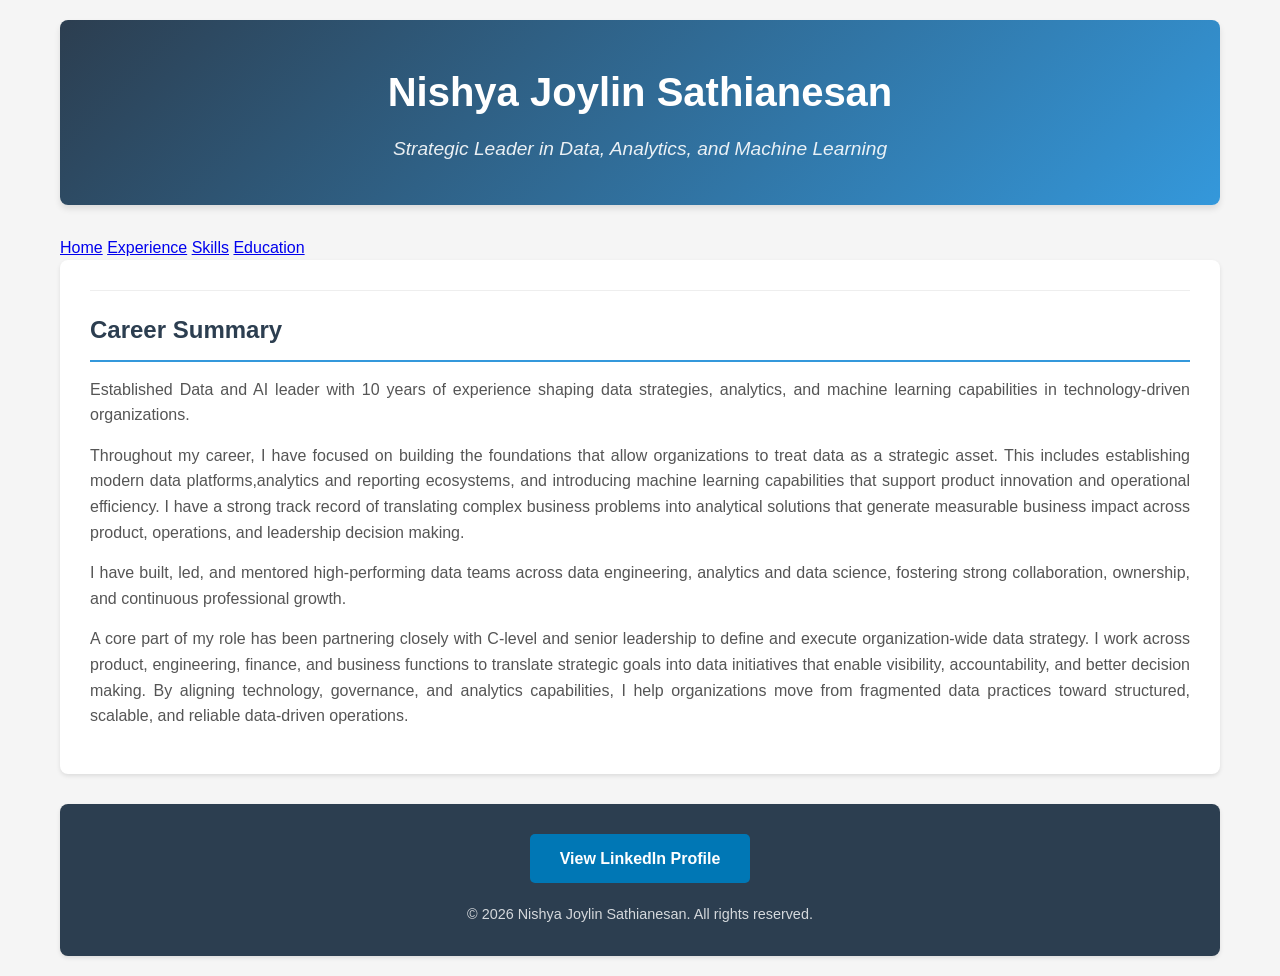
==== index.html @ 6669ed06 "Update home page content Co-Authored-By: Claude Opus 4.5 <noreply@anthropic.com>" ====
<!DOCTYPE html>
<html lang="en">
<head>
    <meta charset="UTF-8">
    <meta name="viewport" content="width=device-width, initial-scale=1.0">
    <meta name="description" content="Professional resume of [Your Name]">
    <title>Nishya Joylin Sathianesan</title>
    <link rel="stylesheet" href="styles.css">
</head>
<body>
    <header>
        <h1>Nishya Joylin Sathianesan</h1>
        <p class="tagline">Strategic Leader in Data, Analytics, and Machine Learning</p>
    </header>

    <nav>
        <a href="index.html" class="active">Home</a>
        <a href="experience.html">Experience</a>
        <a href="skills.html">Skills</a>
        <a href="education.html">Education</a>
    </nav>

    <main>
        <section class="summary">
            <h2>Career Summary</h2>
            <p>
                Established Data and AI leader with 10 years of experience shaping data strategies, analytics, 
                and machine learning capabilities in technology-driven organizations.
            <p>
                Throughout my career, I have focused on building the foundations that allow organizations to treat data as a strategic asset. 
                This includes establishing modern data platforms,analytics and reporting ecosystems, 
                and introducing machine learning capabilities that support product innovation and operational efficiency. I have a strong track record of translating complex business 
                problems into analytical solutions that generate measurable business impact across product, operations, and leadership decision making.
            <p>
                I have built, led, and mentored high-performing data teams across data engineering, analytics and data science,
                 fostering strong collaboration, ownership, and continuous professional growth.
            </p>
                <p>
                A core part of my role has been partnering closely with C-level and senior leadership to define and 
                execute organization-wide data strategy. I work across product, engineering, finance, and 
                business functions to translate strategic goals into data initiatives that enable visibility, 
                accountability, and better decision making. By aligning technology, governance, and analytics capabilities, 
                I help organizations move from fragmented data practices toward structured, scalable, and reliable data-driven operations.
            </p>
            </p>
        </section>
    </main>

    <footer>
        <div class="linkedin-section">
            <a href="https://www.linkedin.com/in/nishyajoylin/"
               target="_blank"
               rel="noopener noreferrer"
               class="linkedin-button">
                View LinkedIn Profile
            </a>
        </div>
        <p class="copyright">&copy; 2026 Nishya Joylin Sathianesan. All rights reserved.</p>
    </footer>
</body>
</html>
---- styles.css ----
/* Reset and Base Styles */
* {
    margin: 0;
    padding: 0;
    box-sizing: border-box;
}

body {
    font-family: 'Segoe UI', Tahoma, Geneva, Verdana, sans-serif;
    line-height: 1.6;
    color: #333;
    background-color: #f5f5f5;
    max-width: 1200px;
    margin: 0 auto;
    padding: 20px;
}

/* Header Styles */
header {
    background: linear-gradient(135deg, #2c3e50, #3498db);
    color: white;
    text-align: center;
    padding: 40px 20px;
    border-radius: 8px;
    margin-bottom: 30px;
    box-shadow: 0 4px 6px rgba(0, 0, 0, 0.1);
}

header h1 {
    font-size: 2.5rem;
    margin-bottom: 10px;
    font-weight: 600;
}

header .tagline {
    font-size: 1.2rem;
    opacity: 0.9;
    font-style: italic;
}

/* Main Content */
main {
    background: white;
    padding: 30px;
    border-radius: 8px;
    box-shadow: 0 2px 4px rgba(0, 0, 0, 0.1);
    margin-bottom: 30px;
}

/* Tables Section */
.tables {
    display: grid;
    grid-template-columns: 1fr 1fr;
    gap: 30px;
    margin-bottom: 40px;
}

.table-container {
    overflow-x: auto;
}

.table-container h2 {
    color: #2c3e50;
    margin-bottom: 15px;
    padding-bottom: 10px;
    border-bottom: 2px solid #3498db;
}

table {
    width: 100%;
    border-collapse: collapse;
    font-size: 0.95rem;
}

thead {
    background-color: #2c3e50;
    color: white;
}

th, td {
    padding: 12px 15px;
    text-align: left;
    border: 1px solid #ddd;
}

th {
    font-weight: 600;
}

tbody tr:nth-child(even) {
    background-color: #f8f9fa;
}

tbody tr:hover {
    background-color: #e8f4fc;
}

/* Summary Section */
.summary {
    padding-top: 20px;
    border-top: 1px solid #eee;
}

.summary h2 {
    color: #2c3e50;
    margin-bottom: 15px;
    padding-bottom: 10px;
    border-bottom: 2px solid #3498db;
}

.summary p {
    margin-bottom: 15px;
    text-align: justify;
    color: #555;
}

/* Footer Styles */
footer {
    background: #2c3e50;
    color: white;
    text-align: center;
    padding: 30px 20px;
    border-radius: 8px;
    box-shadow: 0 2px 4px rgba(0, 0, 0, 0.1);
}

.linkedin-section {
    margin-bottom: 20px;
}

.linkedin-section h3 {
    margin-bottom: 15px;
    font-weight: 500;
}

.linkedin-button {
    display: inline-block;
    background-color: #0077b5;
    color: white;
    padding: 12px 30px;
    text-decoration: none;
    border-radius: 5px;
    font-weight: 600;
    transition: background-color 0.3s ease, transform 0.2s ease;
}

.linkedin-button:hover {
    background-color: #005885;
    transform: translateY(-2px);
}

.copyright {
    font-size: 0.9rem;
    opacity: 0.8;
    margin-top: 15px;
}

/* Responsive Design */
@media (max-width: 768px) {
    body {
        padding: 10px;
    }

    header {
        padding: 30px 15px;
    }

    header h1 {
        font-size: 1.8rem;
    }

    header .tagline {
        font-size: 1rem;
    }

    main {
        padding: 20px;
    }

    .tables {
        grid-template-columns: 1fr;
        gap: 20px;
    }

    th, td {
        padding: 10px;
        font-size: 0.9rem;
    }
}

@media (max-width: 480px) {
    header h1 {
        font-size: 1.5rem;
    }

    .table-container h2,
    .summary h2 {
        font-size: 1.2rem;
    }

    th, td {
        padding: 8px;
        font-size: 0.85rem;
    }
}
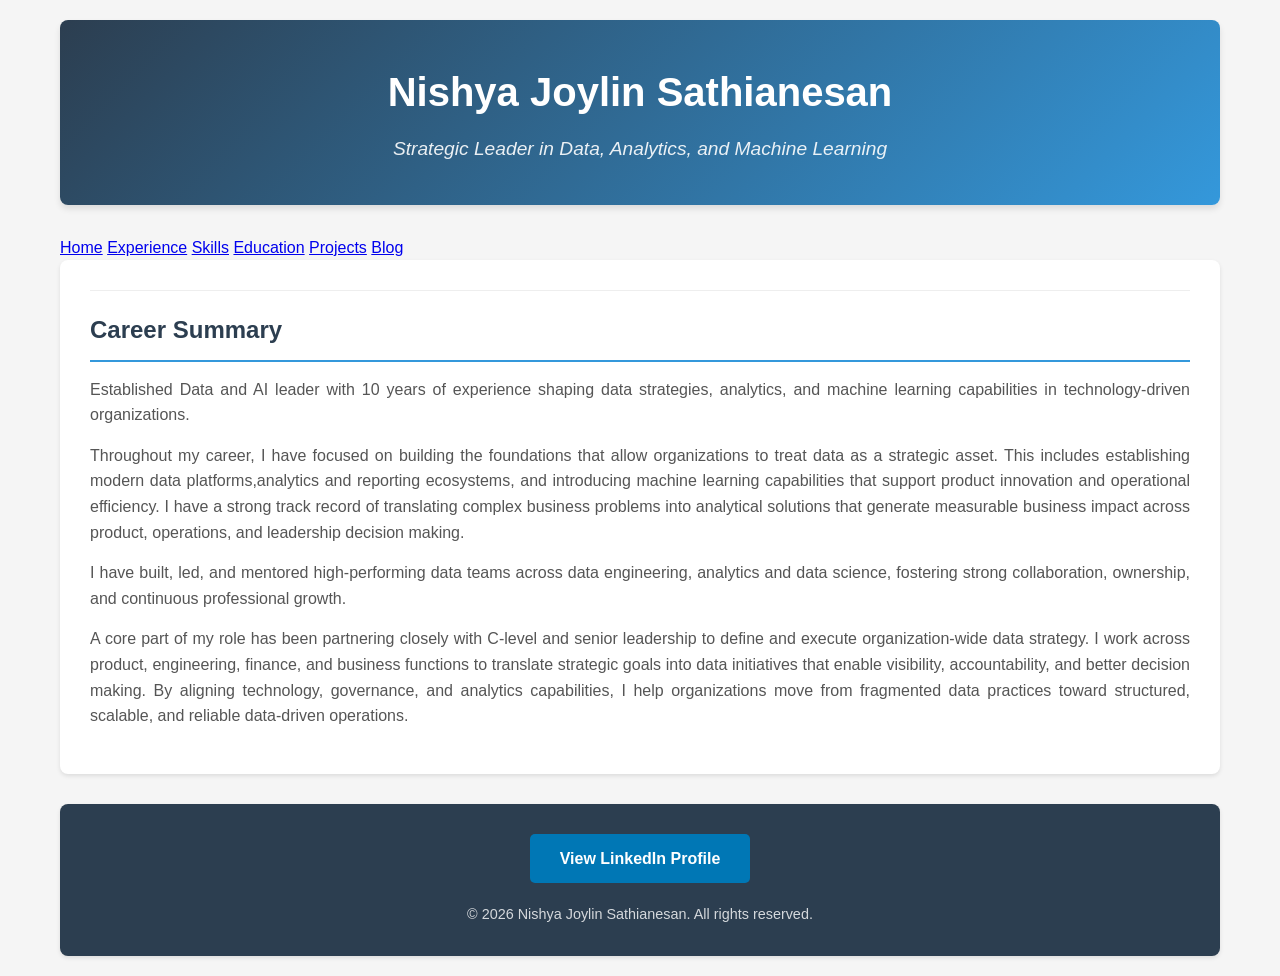
==== commit 6d908b57: "Add Projects and Blog pages, update nav across all pages - projects.html: project cards with toggle-" ====
--- a/index.html
+++ b/index.html
@@ -18,6 +18,8 @@
         <a href="experience.html">Experience</a>
         <a href="skills.html">Skills</a>
         <a href="education.html">Education</a>
+        <a href="projects.html">Projects</a>
+        <a href="blog.html">Blog</a>
     </nav>
 
     <main>
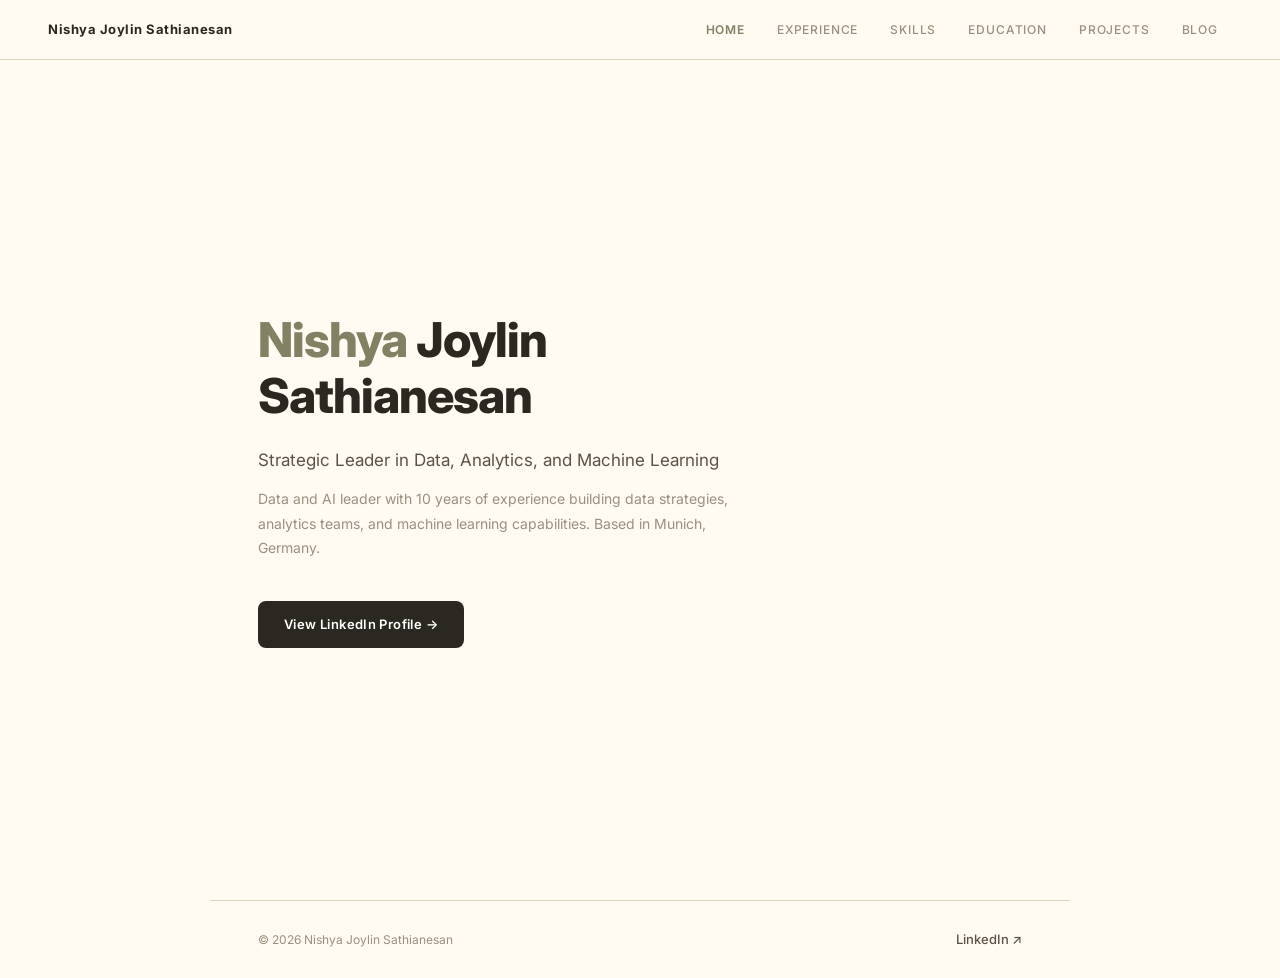
==== commit 350e4ee0: "Switch all pages to portfolio.css" ====
--- a/index.html
+++ b/index.html
@@ -1,63 +1,46 @@
 <!DOCTYPE html>
 <html lang="en">
 <head>
-    <meta charset="UTF-8">
-    <meta name="viewport" content="width=device-width, initial-scale=1.0">
-    <meta name="description" content="Professional resume of [Your Name]">
-    <title>Nishya Joylin Sathianesan</title>
-    <link rel="stylesheet" href="styles.css">
+  <meta charset="UTF-8">
+  <meta name="viewport" content="width=device-width, initial-scale=1.0">
+  <meta name="description" content="Nishya Joylin Sathianesan — Strategic Leader in Data, Analytics, and Machine Learning">
+  <title>Nishya Joylin Sathianesan</title>
+  <link rel="preconnect" href="https://fonts.googleapis.com">
+  <link rel="stylesheet" href="https://fonts.googleapis.com/css2?family=Inter:wght@400;500;600;700;800;900&display=swap">
+  <link rel="stylesheet" href="portfolio.css">
 </head>
 <body>
-    <header>
-        <h1>Nishya Joylin Sathianesan</h1>
-        <p class="tagline">Strategic Leader in Data, Analytics, and Machine Learning</p>
-    </header>
 
-    <nav>
-        <a href="index.html" class="active">Home</a>
-        <a href="experience.html">Experience</a>
-        <a href="skills.html">Skills</a>
-        <a href="education.html">Education</a>
-        <a href="projects.html">Projects</a>
-        <a href="blog.html">Blog</a>
+  <header class="site-header">
+    <a class="site-logo" href="index.html">Nishya Joylin Sathianesan</a>
+    <nav class="site-nav">
+      <a class="nav-link active" href="index.html">Home</a>
+      <a class="nav-link" href="experience.html">Experience</a>
+      <a class="nav-link" href="skills.html">Skills</a>
+      <a class="nav-link" href="education.html">Education</a>
+      <a class="nav-link" href="projects.html">Projects</a>
+      <a class="nav-link" href="blog.html">Blog</a>
     </nav>
+  </header>
 
-    <main>
-        <section class="summary">
-            <h2>Career Summary</h2>
-            <p>
-                Established Data and AI leader with 10 years of experience shaping data strategies, analytics, 
-                and machine learning capabilities in technology-driven organizations.
-            <p>
-                Throughout my career, I have focused on building the foundations that allow organizations to treat data as a strategic asset. 
-                This includes establishing modern data platforms,analytics and reporting ecosystems, 
-                and introducing machine learning capabilities that support product innovation and operational efficiency. I have a strong track record of translating complex business 
-                problems into analytical solutions that generate measurable business impact across product, operations, and leadership decision making.
-            <p>
-                I have built, led, and mentored high-performing data teams across data engineering, analytics and data science,
-                 fostering strong collaboration, ownership, and continuous professional growth.
-            </p>
-                <p>
-                A core part of my role has been partnering closely with C-level and senior leadership to define and 
-                execute organization-wide data strategy. I work across product, engineering, finance, and 
-                business functions to translate strategic goals into data initiatives that enable visibility, 
-                accountability, and better decision making. By aligning technology, governance, and analytics capabilities, 
-                I help organizations move from fragmented data practices toward structured, scalable, and reliable data-driven operations.
-            </p>
-            </p>
-        </section>
-    </main>
+  <section class="hero">
+    <div>
+      <h1 class="hero-name"><span class="accent">Nishya</span> Joylin<br>Sathianesan</h1>
+      <p class="hero-tagline">Strategic Leader in Data, Analytics, and Machine Learning</p>
+      <p class="hero-bio">
+        Data and AI leader with 10 years of experience building data strategies,
+        analytics teams, and machine learning capabilities. Based in Munich, Germany.
+      </p>
+      <a href="https://www.linkedin.com/in/nishyajoylin/" target="_blank" rel="noopener noreferrer" class="hero-cta">
+        View LinkedIn Profile →
+      </a>
+    </div>
+  </section>
 
-    <footer>
-        <div class="linkedin-section">
-            <a href="https://www.linkedin.com/in/nishyajoylin/"
-               target="_blank"
-               rel="noopener noreferrer"
-               class="linkedin-button">
-                View LinkedIn Profile
-            </a>
-        </div>
-        <p class="copyright">&copy; 2026 Nishya Joylin Sathianesan. All rights reserved.</p>
-    </footer>
+  <footer class="site-footer">
+    <p class="footer-copy">&copy; 2026 Nishya Joylin Sathianesan</p>
+    <a href="https://www.linkedin.com/in/nishyajoylin/" target="_blank" rel="noopener noreferrer" class="footer-linkedin">LinkedIn ↗</a>
+  </footer>
+
 </body>
 </html>
--- a/portfolio.css
+++ b/portfolio.css
@@ -0,0 +1,400 @@
+/* Personal portfolio — light theme, dusty rose accent */
+
+*, *::before, *::after { box-sizing: border-box; margin: 0; padding: 0; }
+
+:root {
+  --bg:         #FFFAF2;   /* coconut cream */
+  --surface:    #FFFFFF;
+  --border:     #DCD4C1;   /* oat latte */
+  --text-1:     #2A2820;   /* warm near-black */
+  --text-2:     #5A5448;   /* warm body */
+  --text-3:     #9A9080;   /* muted warm grey */
+  --accent:     #818263;   /* savory sage */
+  --accent-bg:  rgba(129,130,99,0.10);
+  --peach:      #EFD7CF;   /* peach protein — used for badge bg */
+  --radius:     12px;
+  --shadow:     0 1px 3px rgba(0,0,0,0.05), 0 4px 16px rgba(0,0,0,0.04);
+}
+
+body {
+  font-family: 'Inter', -apple-system, BlinkMacSystemFont, sans-serif;
+  background: var(--bg);
+  color: var(--text-1);
+  line-height: 1.6;
+  -webkit-font-smoothing: antialiased;
+}
+
+/* ── Sticky header ── */
+.site-header {
+  position: sticky;
+  top: 0;
+  z-index: 100;
+  height: 60px;
+  display: flex;
+  align-items: center;
+  padding: 0 48px;
+  background: rgba(255,250,242,0.92);
+  backdrop-filter: blur(12px);
+  -webkit-backdrop-filter: blur(12px);
+  border-bottom: 1px solid var(--border);
+}
+
+.site-logo {
+  font-size: 13px;
+  font-weight: 700;
+  letter-spacing: 0.04em;
+  color: var(--text-1);
+  text-decoration: none;
+  margin-right: auto;
+}
+
+.site-nav {
+  display: flex;
+  gap: 4px;
+}
+
+.nav-link {
+  font-size: 12px;
+  font-weight: 500;
+  letter-spacing: 0.07em;
+  text-transform: uppercase;
+  color: var(--text-3);
+  text-decoration: none;
+  padding: 6px 14px;
+  border-radius: 6px;
+  transition: color 0.15s;
+}
+
+.nav-link:hover { color: var(--text-1); }
+.nav-link.active { color: var(--accent); font-weight: 600; letter-spacing: 0.07em; }
+
+/* ── Hero (homepage) ── */
+.hero {
+  min-height: calc(100vh - 60px);
+  display: flex;
+  align-items: center;
+  padding: 80px 48px;
+  max-width: 860px;
+  margin: 0 auto;
+}
+
+.hero-label {
+  display: flex;
+  align-items: center;
+  gap: 14px;
+  font-size: 11px;
+  font-weight: 600;
+  letter-spacing: 0.14em;
+  text-transform: uppercase;
+  color: var(--text-3);
+  margin-bottom: 28px;
+}
+
+.hero-label::before {
+  content: '';
+  width: 32px;
+  height: 1px;
+  background: var(--text-3);
+  flex-shrink: 0;
+}
+
+.hero-name {
+  font-size: clamp(32px, 4vw, 48px);
+  font-weight: 800;
+  line-height: 1.15;
+  letter-spacing: -0.02em;
+  color: var(--text-1);
+  margin-bottom: 24px;
+}
+
+.hero-name .accent { color: var(--accent); }
+
+.hero-tagline {
+  font-size: 17px;
+  color: var(--text-2);
+  font-weight: 400;
+  line-height: 1.55;
+  margin-bottom: 14px;
+}
+
+.hero-bio {
+  font-size: 14px;
+  color: var(--text-3);
+  line-height: 1.75;
+  margin-bottom: 40px;
+  max-width: 480px;
+}
+
+.hero-cta {
+  display: inline-flex;
+  align-items: center;
+  gap: 8px;
+  background: var(--text-1);
+  color: #fff;
+  text-decoration: none;
+  font-size: 13px;
+  font-weight: 600;
+  letter-spacing: 0.03em;
+  padding: 13px 26px;
+  border-radius: 8px;
+  transition: background 0.15s;
+}
+
+.hero-cta:hover { background: var(--accent); }
+
+/* ── Page layout (non-home) ── */
+.page-wrap {
+  max-width: 860px;
+  margin: 0 auto;
+  padding: 60px 48px 80px;
+}
+
+.page-title {
+  font-size: 30px;
+  font-weight: 800;
+  letter-spacing: -0.02em;
+  color: var(--text-1);
+  margin-bottom: 6px;
+}
+
+.page-subtitle {
+  font-size: 14px;
+  color: var(--text-3);
+  margin-bottom: 36px;
+}
+
+/* ── Cards ── */
+.card {
+  background: var(--surface);
+  border: 1px solid var(--border);
+  border-radius: var(--radius);
+  padding: 28px;
+  box-shadow: var(--shadow);
+  margin-bottom: 14px;
+}
+
+.card:last-child { margin-bottom: 0; }
+
+.card-title {
+  font-size: 11px;
+  font-weight: 700;
+  letter-spacing: 0.09em;
+  text-transform: uppercase;
+  color: var(--text-3);
+  margin-bottom: 16px;
+}
+
+/* ── Experience ── */
+.exp-header {
+  display: flex;
+  justify-content: space-between;
+  align-items: flex-start;
+  gap: 16px;
+  margin-bottom: 16px;
+}
+
+.exp-company {
+  font-size: 17px;
+  font-weight: 700;
+  color: var(--text-1);
+  margin-bottom: 3px;
+}
+
+.exp-role {
+  font-size: 14px;
+  font-weight: 500;
+  color: var(--accent);
+  margin-bottom: 3px;
+}
+
+.exp-meta {
+  font-size: 13px;
+  color: var(--text-3);
+}
+
+.badge-current {
+  flex-shrink: 0;
+  font-size: 11px;
+  font-weight: 600;
+  letter-spacing: 0.06em;
+  text-transform: uppercase;
+  color: var(--accent);
+  background: var(--accent-bg);
+  border: 1px solid rgba(129,130,99,0.2);
+  padding: 3px 10px;
+  border-radius: 20px;
+}
+
+.exp-body p {
+  font-size: 14px;
+  color: var(--text-2);
+  line-height: 1.75;
+  margin-bottom: 12px;
+}
+
+.exp-body p:last-child { margin-bottom: 0; }
+
+/* ── Skills grid ── */
+.skills-grid {
+  display: grid;
+  grid-template-columns: 1fr 1fr;
+  gap: 14px;
+  margin-bottom: 14px;
+}
+
+.skill-row {
+  padding: 10px 0;
+  border-bottom: 1px solid var(--border);
+  color: var(--text-2);
+  font-size: 14px;
+}
+
+.skill-row:last-child { border-bottom: none; }
+
+/* ── Table ── */
+.simple-table {
+  width: 100%;
+  border-collapse: collapse;
+  font-size: 14px;
+}
+
+.simple-table th {
+  text-align: left;
+  font-size: 11px;
+  font-weight: 700;
+  letter-spacing: 0.08em;
+  text-transform: uppercase;
+  color: var(--text-3);
+  padding: 10px 16px;
+  border-bottom: 1px solid var(--border);
+  background: #F2E9D9;
+}
+
+.simple-table td {
+  padding: 12px 16px;
+  border-bottom: 1px solid var(--border);
+  color: var(--text-2);
+}
+
+.simple-table tr:last-child td { border-bottom: none; }
+.simple-table tbody tr:hover { background: #F2E9D9; }
+
+/* ── Blog ── */
+.post-date {
+  font-size: 11px;
+  font-weight: 600;
+  letter-spacing: 0.08em;
+  text-transform: uppercase;
+  color: var(--text-3);
+  margin-bottom: 10px;
+}
+
+.post-title {
+  font-size: 18px;
+  font-weight: 700;
+  color: var(--text-1);
+  margin-bottom: 16px;
+  line-height: 1.35;
+}
+
+.post-body p {
+  font-size: 14px;
+  color: var(--text-2);
+  line-height: 1.75;
+  margin-bottom: 12px;
+}
+
+.post-body p:last-child { margin-bottom: 0; }
+.post-body a { color: var(--accent); text-decoration: none; }
+.post-body a:hover { text-decoration: underline; }
+
+/* ── Tags ── */
+.tag-group {
+  display: flex;
+  flex-wrap: wrap;
+  gap: 8px;
+  margin-top: 16px;
+}
+
+.tag {
+  font-size: 12px;
+  font-weight: 500;
+  color: var(--text-2);
+  background: #F2E9D9;
+  border: 1px solid var(--border);
+  padding: 4px 12px;
+  border-radius: 20px;
+}
+
+/* ── Buttons ── */
+.btn {
+  display: inline-flex;
+  align-items: center;
+  gap: 6px;
+  font-size: 12px;
+  font-weight: 600;
+  letter-spacing: 0.02em;
+  padding: 7px 14px;
+  border-radius: 6px;
+  text-decoration: none;
+  border: 1px solid var(--border);
+  color: var(--text-1);
+  background: var(--surface);
+  cursor: pointer;
+  font-family: inherit;
+  transition: background 0.15s, border-color 0.15s;
+}
+
+.btn:hover { background: #F2E9D9; border-color: #C8C0AD; }
+
+/* ── Embed ── */
+.embed-wrap {
+  border-radius: 8px;
+  overflow: hidden;
+  border: 1px solid var(--border);
+  margin-top: 12px;
+}
+
+.embed-wrap iframe {
+  width: 100%;
+  height: 650px;
+  border: none;
+  display: block;
+}
+
+/* ── Footer ── */
+.site-footer {
+  max-width: 860px;
+  margin: 0 auto;
+  padding: 28px 48px;
+  border-top: 1px solid var(--border);
+  display: flex;
+  justify-content: space-between;
+  align-items: center;
+}
+
+.footer-copy { font-size: 12px; color: var(--text-3); }
+
+.footer-linkedin {
+  font-size: 13px;
+  font-weight: 500;
+  color: var(--text-2);
+  text-decoration: none;
+}
+
+.footer-linkedin:hover { color: var(--accent); }
+
+/* ── Responsive ── */
+@media (max-width: 768px) {
+  .site-header { padding: 0 20px; }
+  .hero { padding: 60px 20px; min-height: auto; padding-top: 80px; }
+  .page-wrap { padding: 40px 20px 60px; }
+  .skills-grid { grid-template-columns: 1fr; }
+  .site-footer { padding: 24px 20px; flex-direction: column; gap: 8px; text-align: center; }
+}
+
+@media (max-width: 480px) {
+  .hero-name { font-size: 36px; }
+  .nav-link { padding: 6px 10px; font-size: 11px; }
+  .embed-wrap iframe { height: 480px; }
+}
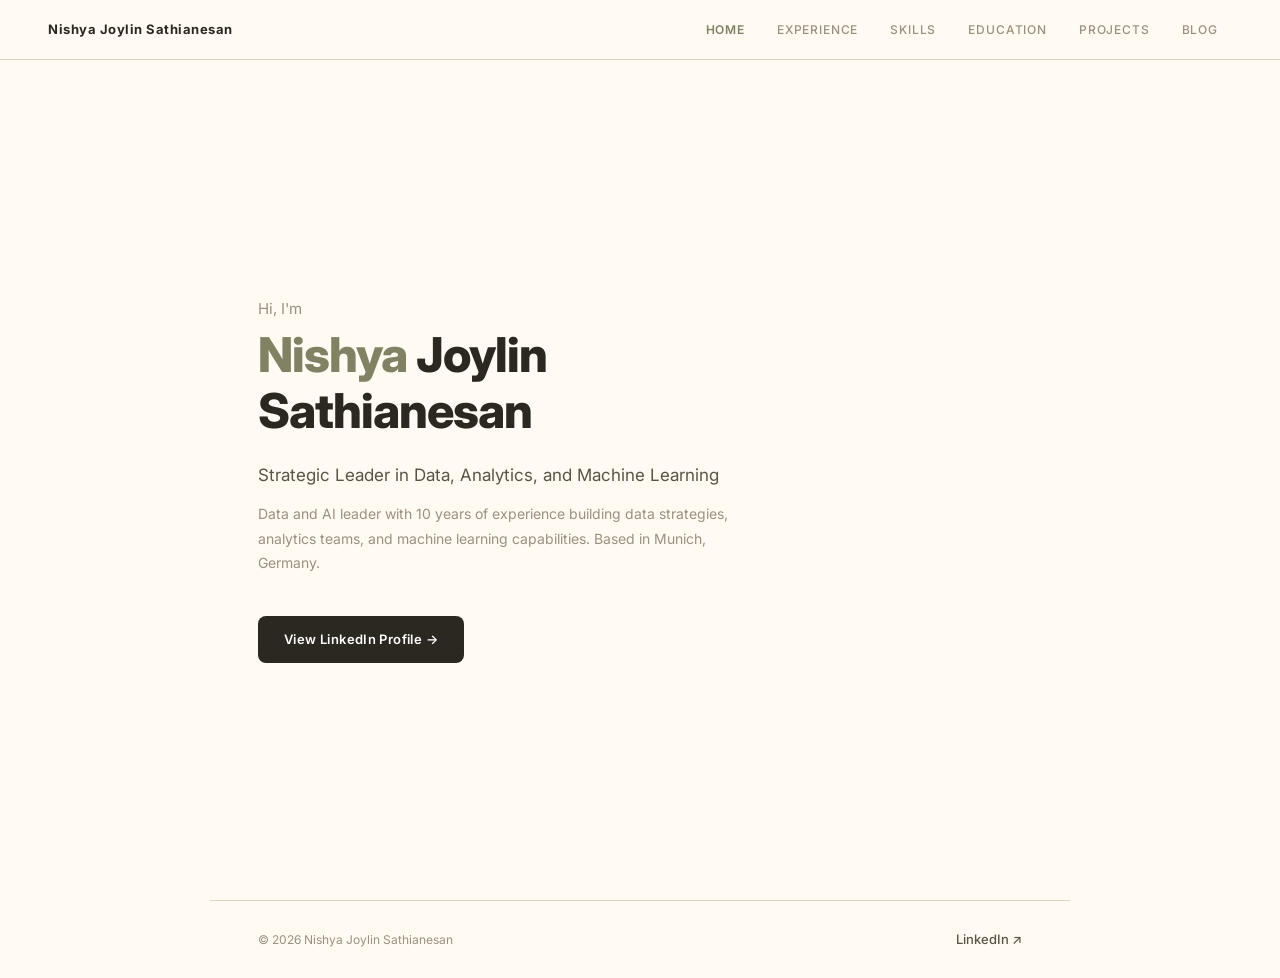
==== commit 207e00a0: "Add Hi I'm greeting; fix skills card alignment" ====
--- a/index.html
+++ b/index.html
@@ -25,6 +25,7 @@
 
   <section class="hero">
     <div>
+      <p class="hero-greeting">Hi, I'm</p>
       <h1 class="hero-name"><span class="accent">Nishya</span> Joylin<br>Sathianesan</h1>
       <p class="hero-tagline">Strategic Leader in Data, Analytics, and Machine Learning</p>
       <p class="hero-bio">
--- a/portfolio.css
+++ b/portfolio.css
@@ -69,6 +69,13 @@
 .nav-link.active { color: var(--accent); font-weight: 600; letter-spacing: 0.07em; }
 
 /* ── Hero (homepage) ── */
+.hero-greeting {
+  font-size: 15px;
+  color: var(--text-3);
+  font-weight: 400;
+  margin-bottom: 6px;
+}
+
 .hero {
   min-height: calc(100vh - 60px);
   display: flex;
@@ -240,6 +247,11 @@
   grid-template-columns: 1fr 1fr;
   gap: 14px;
   margin-bottom: 14px;
+  align-items: stretch;
+}
+
+.skills-grid .card {
+  margin-bottom: 0;
 }
 
 .skill-row {
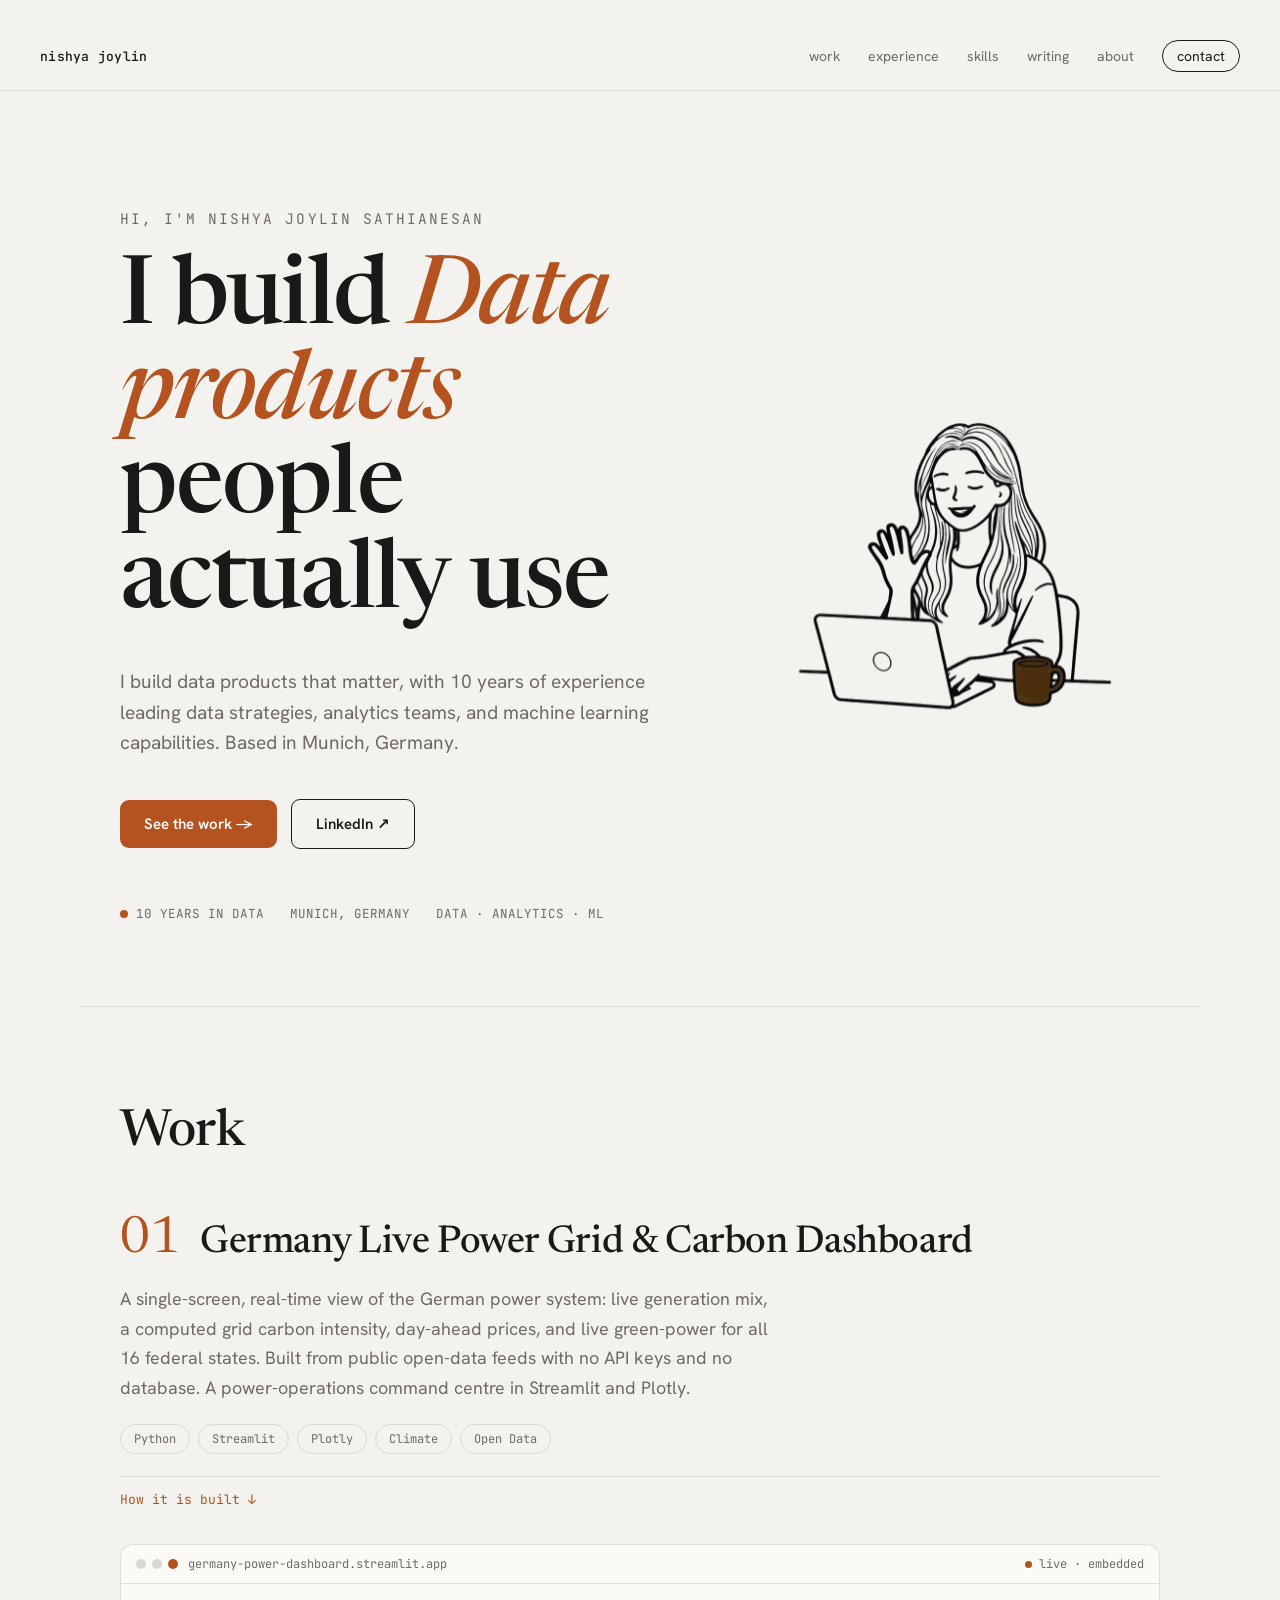
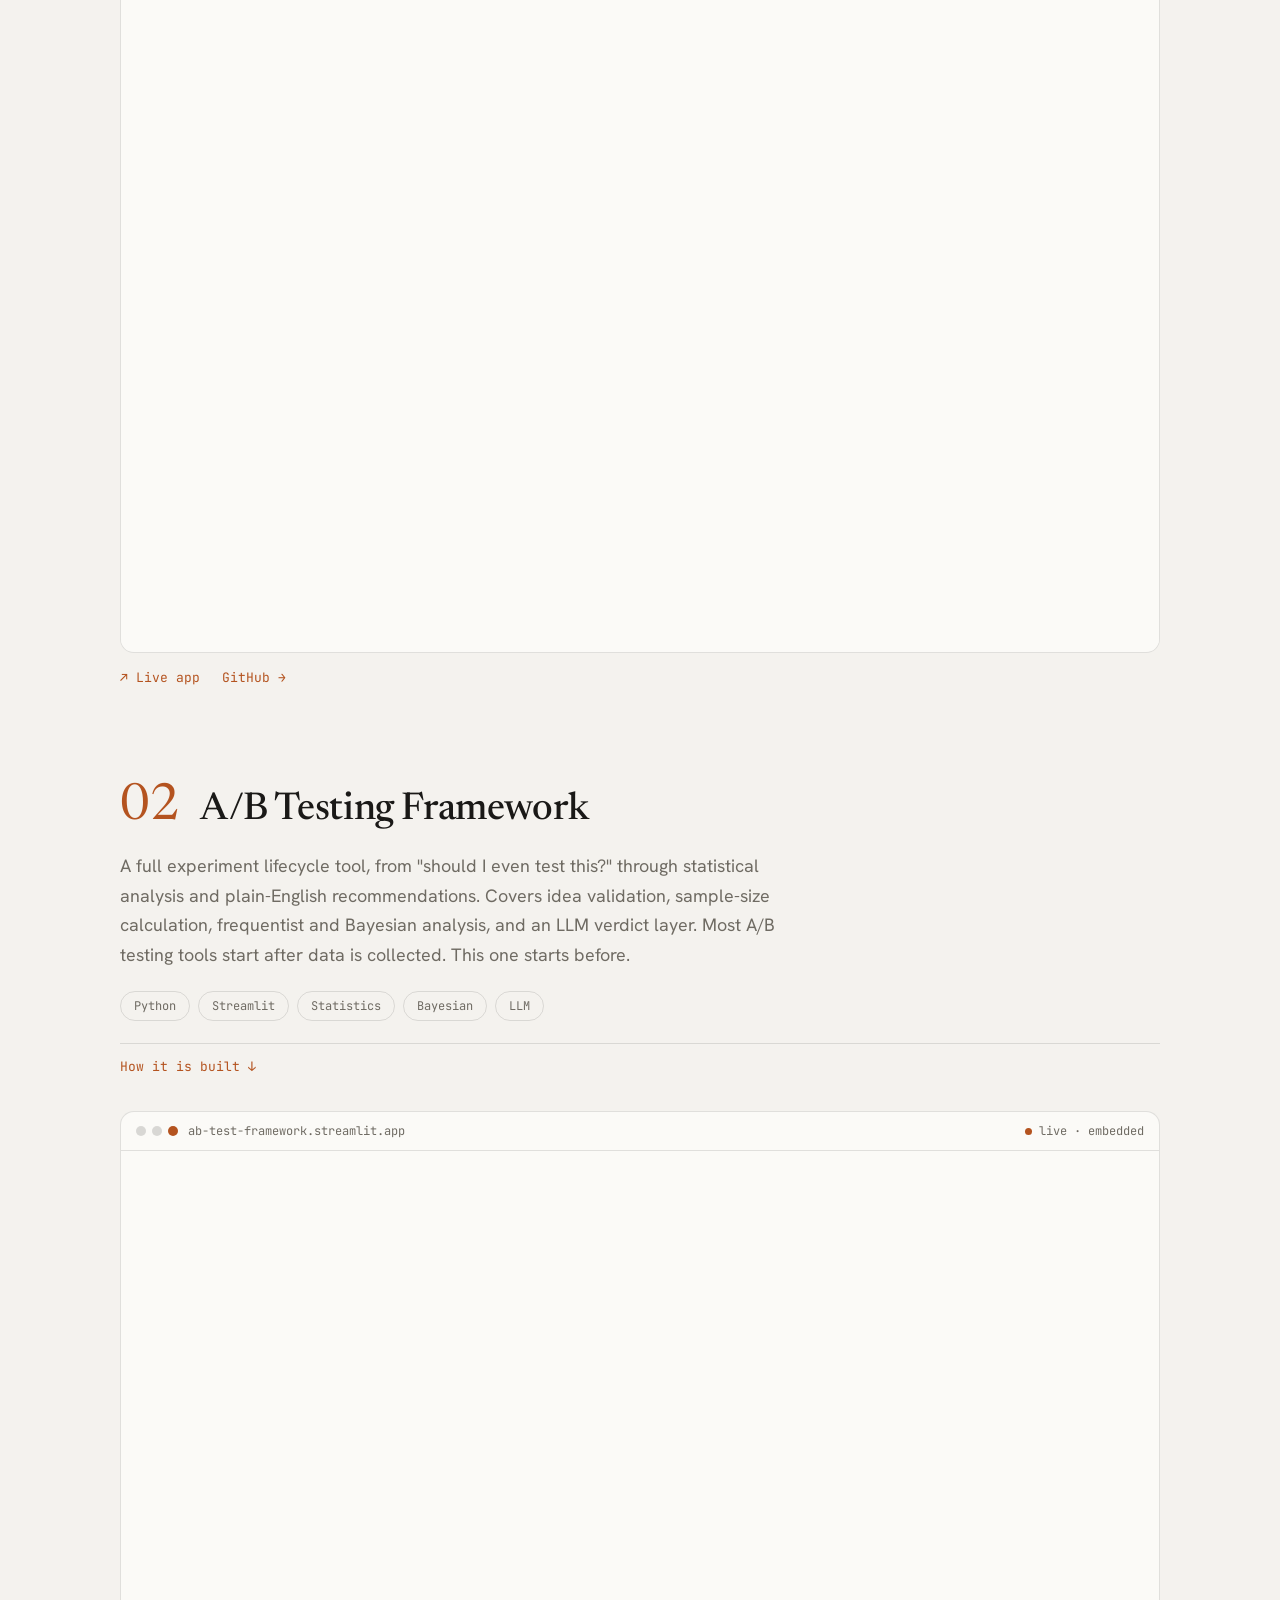
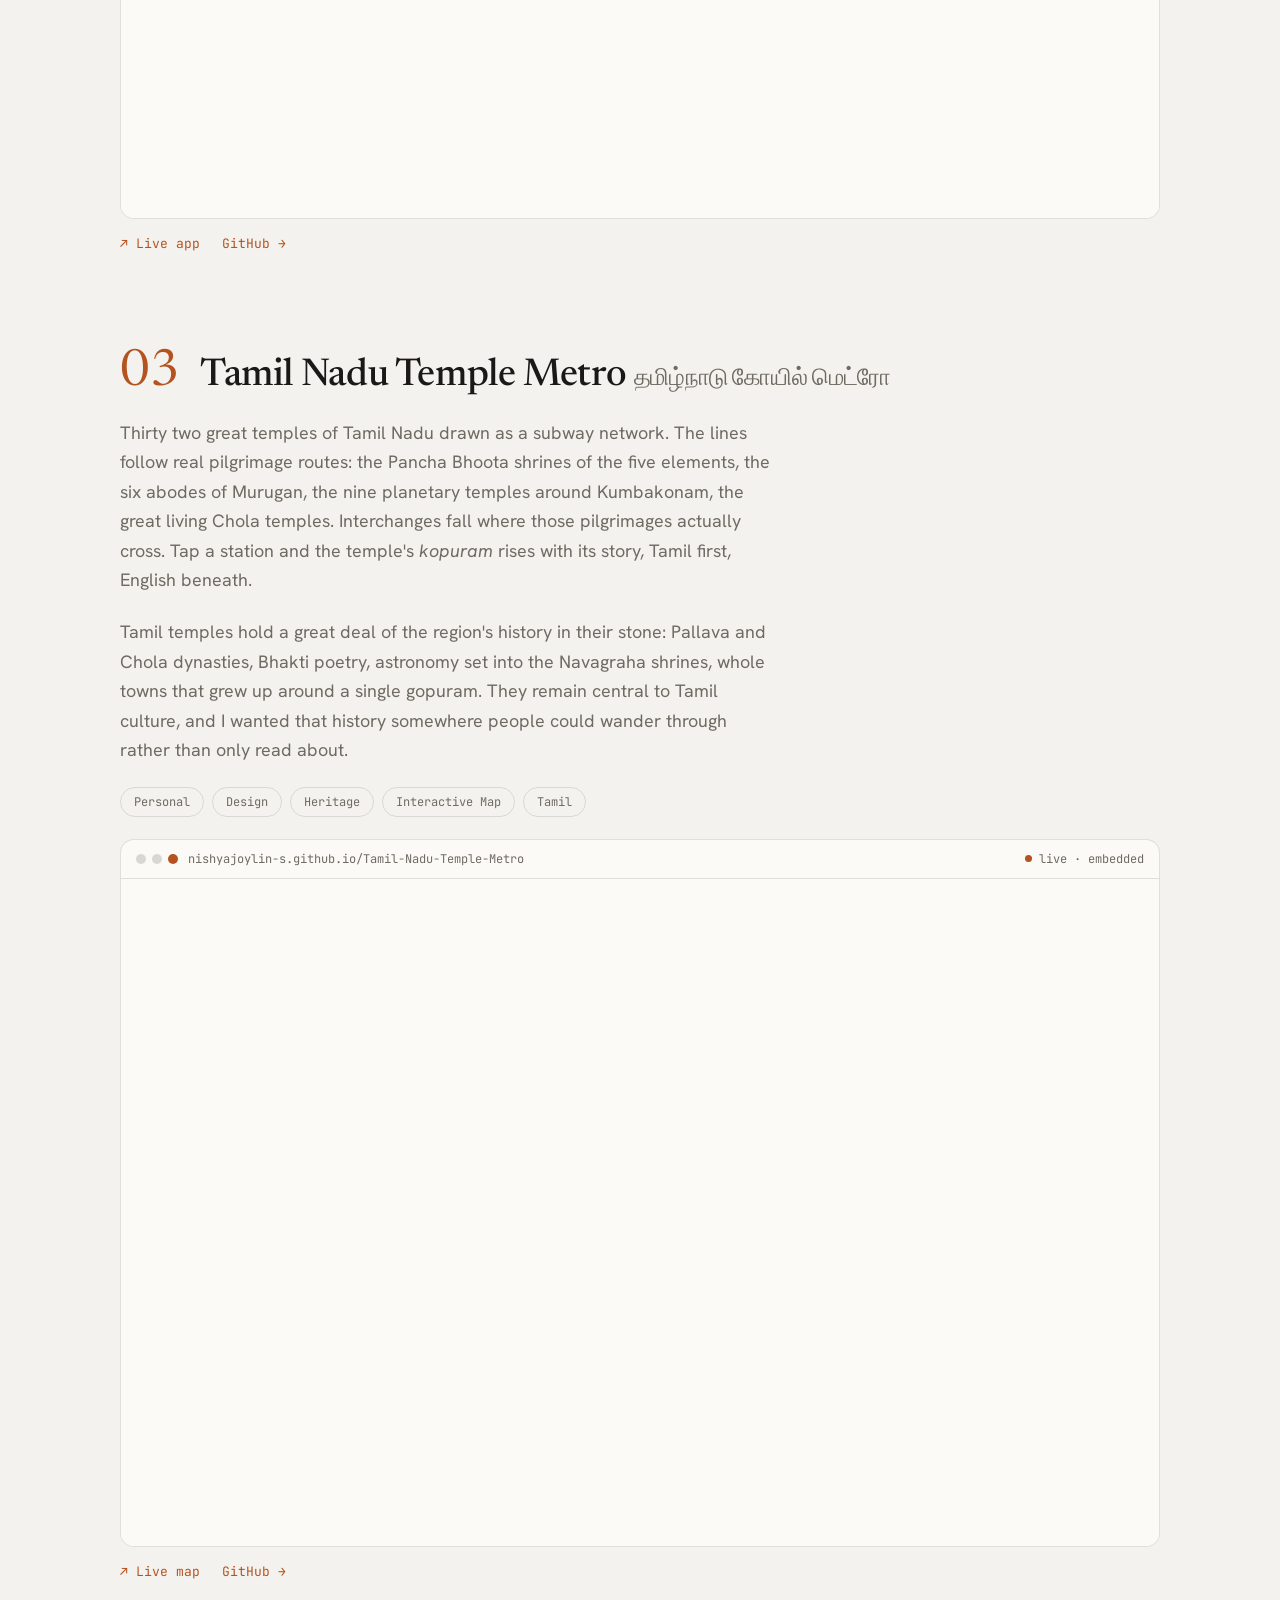
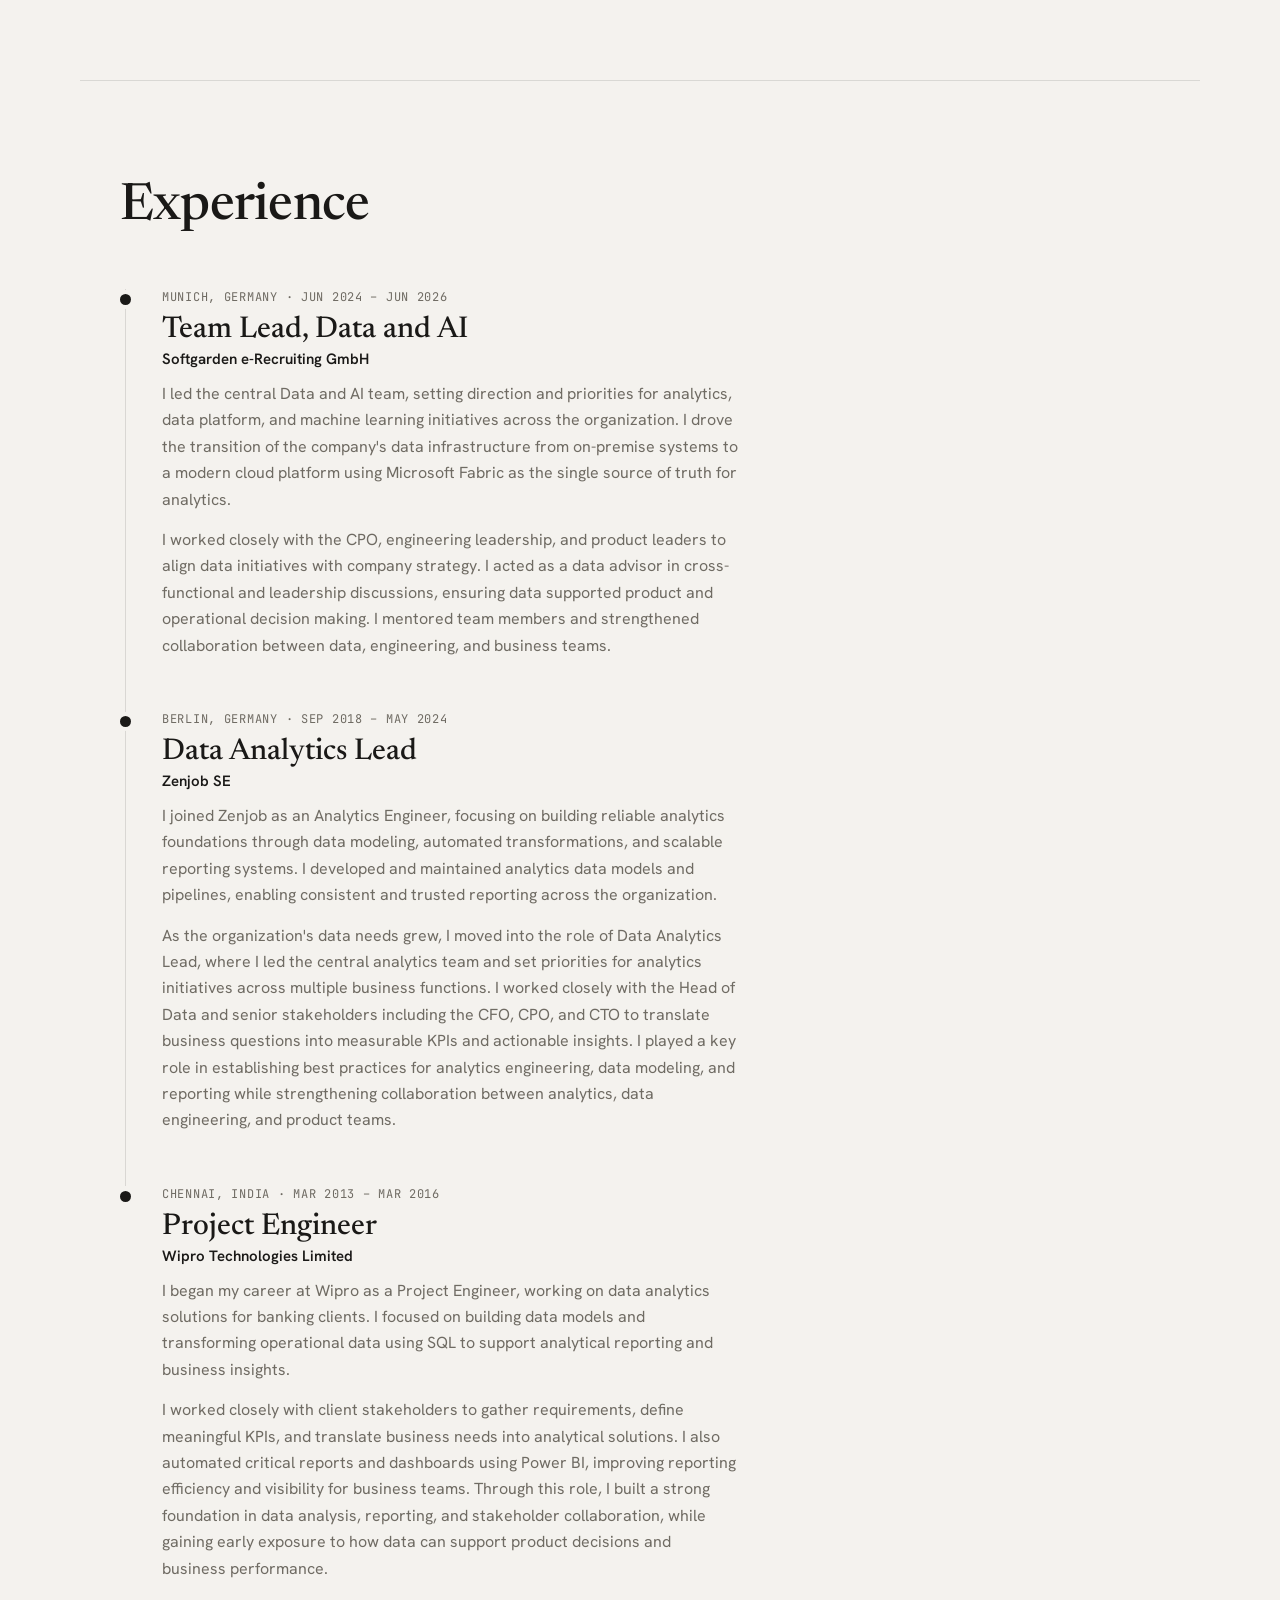
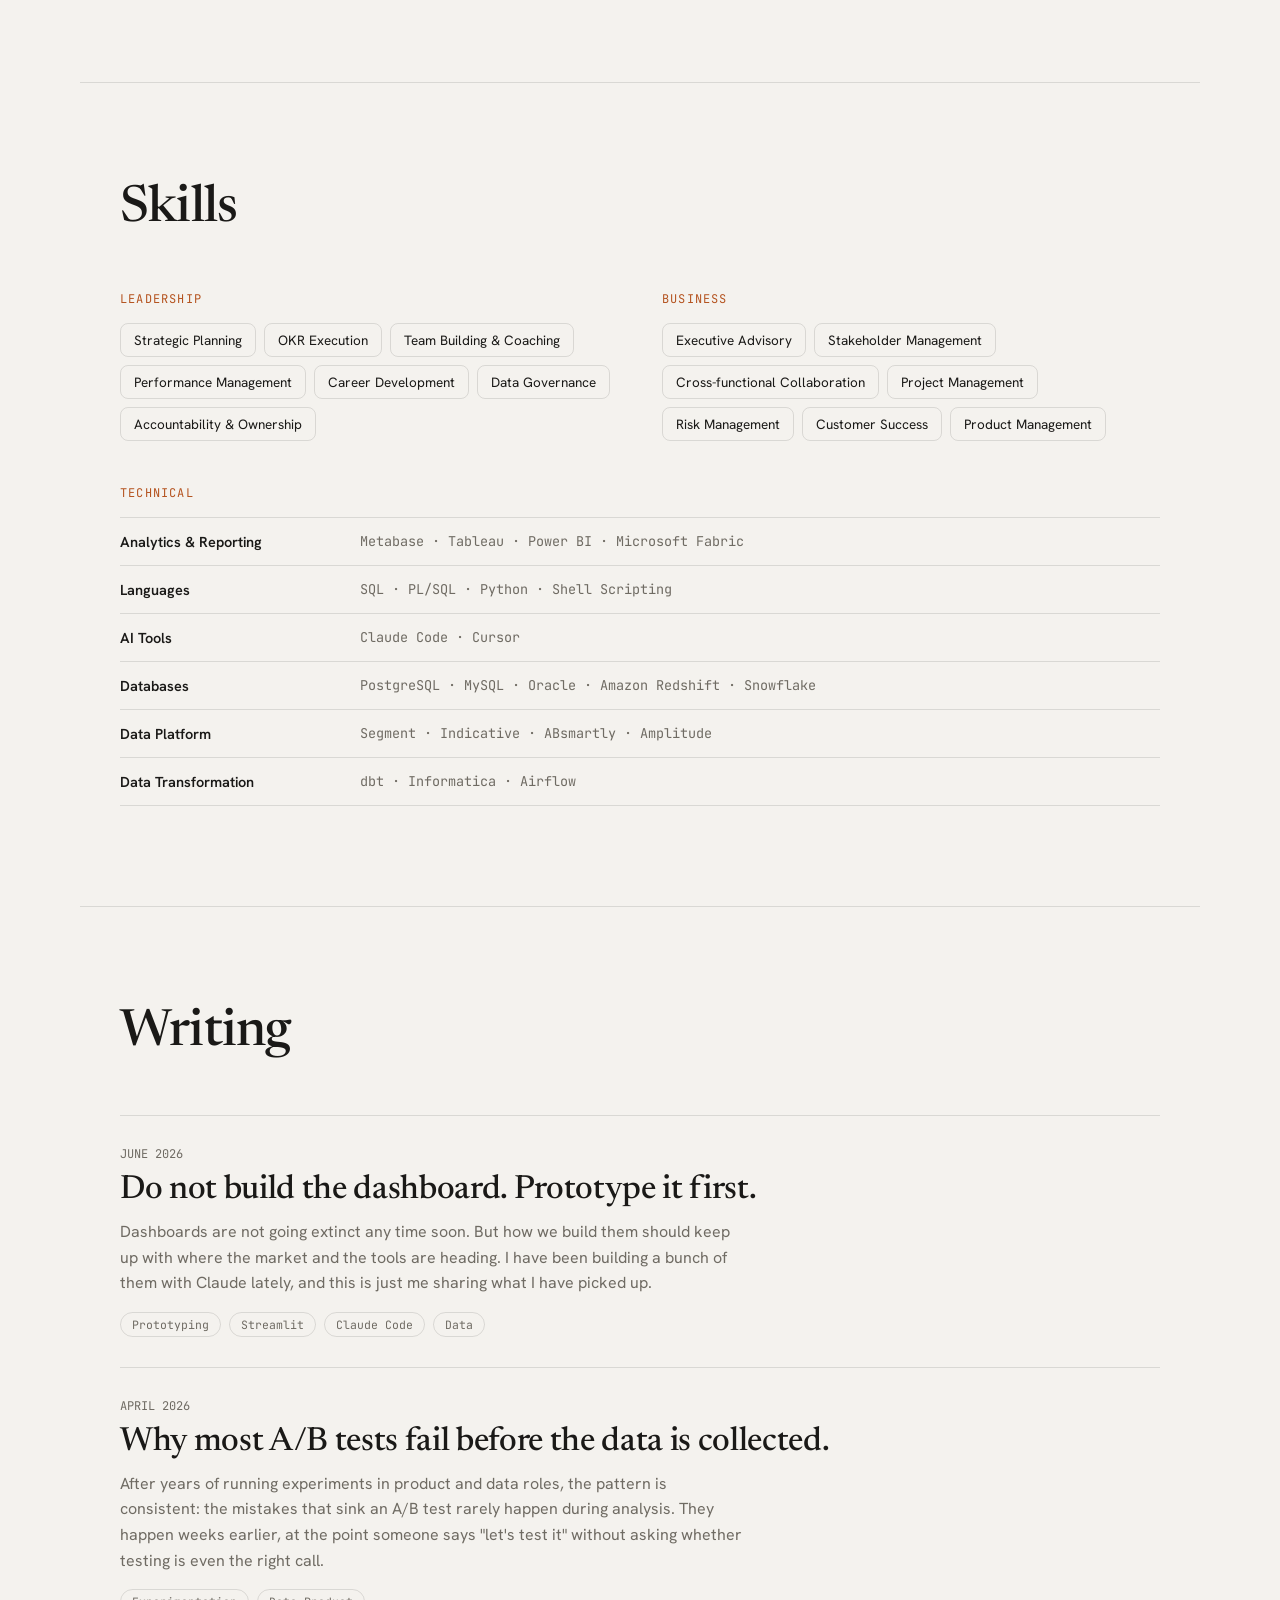
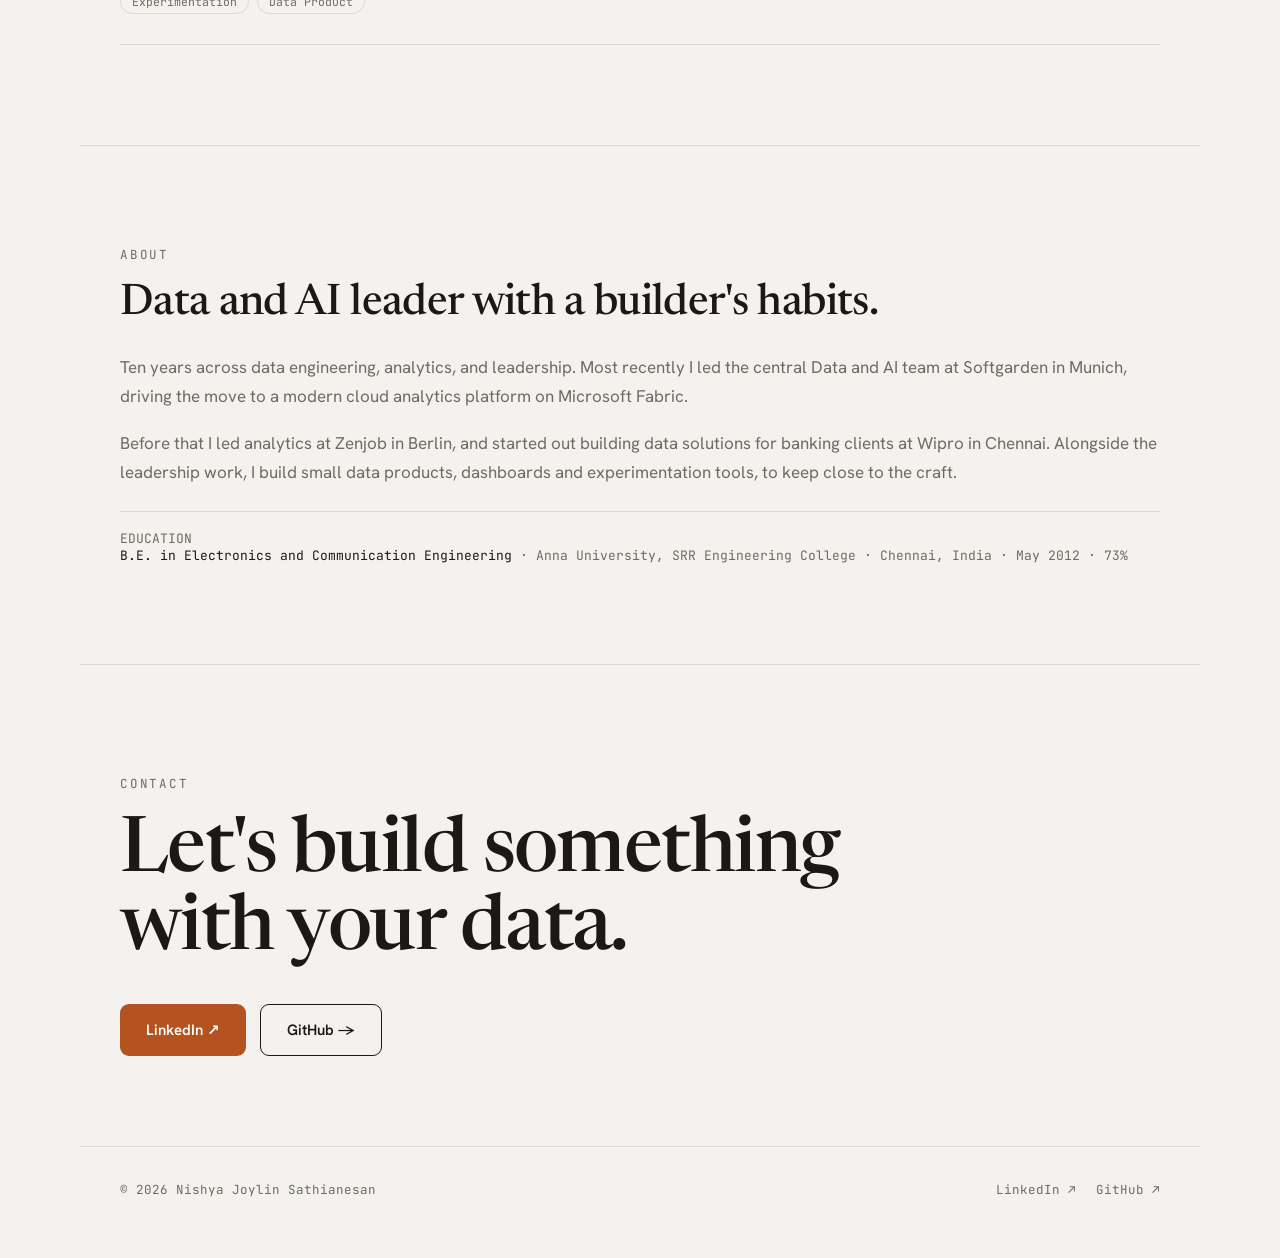
==== commit d03e1e5d: "Replace multi-page site with single-page portfolio Convert the new design from a Claude-artifact exp" ====
--- a/index.html
+++ b/index.html
@@ -1,47 +1,594 @@
 <!DOCTYPE html>
 <html lang="en">
 <head>
-  <meta charset="UTF-8">
-  <meta name="viewport" content="width=device-width, initial-scale=1.0">
-  <meta name="description" content="Nishya Joylin Sathianesan — Strategic Leader in Data, Analytics, and Machine Learning">
-  <title>Nishya Joylin Sathianesan</title>
-  <link rel="preconnect" href="https://fonts.googleapis.com">
-  <link rel="stylesheet" href="https://fonts.googleapis.com/css2?family=Inter:wght@400;500;600;700;800;900&display=swap">
-  <link rel="stylesheet" href="portfolio.css">
+<script>document.documentElement.className = 'js';</script>
+<meta charset="utf-8">
+<meta name="viewport" content="width=device-width, initial-scale=1">
+<title>Nishya Joylin Sathianesan, Data and AI Leader</title>
+<meta name="description" content="Data and AI leader in Munich with 10 years leading data strategies, analytics teams, and machine learning capabilities. Selected work, writing, and experience.">
+<link rel="canonical" href="https://nishyajoylin-s.github.io/">
+<meta name="theme-color" content="#f4f2ee">
+
+<meta property="og:type" content="website">
+<meta property="og:url" content="https://nishyajoylin-s.github.io/">
+<meta property="og:title" content="Nishya Joylin Sathianesan, Data and AI Leader">
+<meta property="og:description" content="Data and AI leader in Munich with 10 years leading data strategies, analytics teams, and machine learning capabilities.">
+<meta property="og:image" content="https://nishyajoylin-s.github.io/assets/og-image.png">
+<meta property="og:image:width" content="1200">
+<meta property="og:image:height" content="630">
+<meta property="og:image:alt" content="Nishya Joylin Sathianesan, data and AI leader with a builder's habits. Munich, Germany.">
+<meta name="twitter:card" content="summary_large_image">
+
+<link rel="icon" href="data:image/svg+xml,<svg xmlns='http://www.w3.org/2000/svg' viewBox='0 0 100 100'><rect width='100' height='100' rx='22' fill='%23b4531f'/><text x='50' y='74' font-family='Georgia,serif' font-size='68' fill='%23fff' text-anchor='middle'>n</text></svg>">
+
+<link rel="preconnect" href="https://fonts.googleapis.com">
+<link rel="preconnect" href="https://fonts.gstatic.com" crossorigin>
+<link href="https://fonts.googleapis.com/css2?family=Newsreader:ital,opsz,wght@0,6..72,400;0,6..72,500;0,6..72,600;1,6..72,400;1,6..72,500&family=Hanken+Grotesk:wght@400;500;600;700&family=JetBrains+Mono:wght@400;500&display=swap" rel="stylesheet">
+<link rel="preload" as="image" href="assets/wave-f0.png" fetchpriority="high">
+<link rel="stylesheet" href="site.css">
 </head>
 <body>
 
-  <header class="site-header">
-    <a class="site-logo" href="index.html">Nishya Joylin Sathianesan</a>
-    <nav class="site-nav">
-      <a class="nav-link active" href="index.html">Home</a>
-      <a class="nav-link" href="experience.html">Experience</a>
-      <a class="nav-link" href="skills.html">Skills</a>
-      <a class="nav-link" href="education.html">Education</a>
-      <a class="nav-link" href="projects.html">Projects</a>
-      <a class="nav-link" href="blog.html">Blog</a>
-    </nav>
+<a class="skip-link" href="#main">Skip to content</a>
+
+<div id="root" style="min-height:100vh; overflow-x:hidden; padding-top:22px; padding-bottom:26px;">
+
+  <div id="progress" style="position:fixed; top:0; left:0; height:3px; width:0%; background:var(--accent); z-index:60; transition:width .1s linear;"></div>
+
+  <nav style="position:sticky; top:0; z-index:50; display:flex; align-items:center; justify-content:space-between; padding:18px 40px; border-bottom:1px solid var(--line); background:color-mix(in srgb, var(--bg) 80%, transparent); backdrop-filter:blur(12px); -webkit-backdrop-filter:blur(12px);">
+    <a href="#top" style="font-family:'JetBrains Mono',monospace; font-size:13px; letter-spacing:0.02em; color:var(--ink); font-weight:500;">nishya joylin</a>
+    <div style="display:flex; gap:28px; align-items:center; font-size:14px;">
+      <div data-navlinks style="display:flex; gap:28px; align-items:center;">
+        <a href="#work" style="color:var(--muted);">work</a>
+        <a href="#experience" style="color:var(--muted);">experience</a>
+        <a href="#skills" style="color:var(--muted);">skills</a>
+        <a href="#writing" style="color:var(--muted);">writing</a>
+        <a href="#about" style="color:var(--muted);">about</a>
+      </div>
+      <a class="pill" href="#contact">contact</a>
+    </div>
+  </nav>
+
+  <main id="main">
+
+  <header id="top" style="max-width:1120px; margin:0 auto; padding:118px 40px 84px; display:grid; grid-template-columns:minmax(0,1fr) minmax(240px,410px); gap:48px; align-items:center;">
+    <div>
+    <div style="font-family:'JetBrains Mono',monospace; font-size:14.5px; letter-spacing:0.14em; text-transform:uppercase; color:var(--muted); margin-bottom:26px; animation:rise .7s cubic-bezier(.2,.75,.2,1) both;">Hi, I'm Nishya Joylin Sathianesan</div>
+    <h1 style="font-family:'Newsreader',Georgia,serif; font-weight:500; font-size:clamp(46px,7.4vw,104px); line-height:1.0; letter-spacing:-0.02em; margin:0 0 34px; max-width:14ch;"><span style="display:inline-block; animation:rise .7s cubic-bezier(.2,.75,.2,1) both; animation-delay:.06s;">I</span> <span style="display:inline-block; animation:rise .7s cubic-bezier(.2,.75,.2,1) both; animation-delay:.13s;">build</span> <em style="display:inline-block; font-style:italic; color:var(--accent); animation:rise .7s cubic-bezier(.2,.75,.2,1) both; animation-delay:.2s;">Data</em> <em style="display:inline-block; font-style:italic; color:var(--accent); animation:rise .7s cubic-bezier(.2,.75,.2,1) both; animation-delay:.27s;">products</em> <span style="display:inline-block; animation:rise .7s cubic-bezier(.2,.75,.2,1) both; animation-delay:.34s;">people</span> <span style="display:inline-block; animation:rise .7s cubic-bezier(.2,.75,.2,1) both; animation-delay:.41s;">actually</span> <span style="display:inline-block; animation:rise .7s cubic-bezier(.2,.75,.2,1) both; animation-delay:.48s;">use</span></h1>
+    <p style="font-size:clamp(17px,1.5vw,21px); line-height:1.6; color:var(--muted); max-width:56ch; margin:0 0 40px; animation:rise .8s cubic-bezier(.2,.75,.2,1) both; animation-delay:.14s;">I build data products that matter, with 10 years of experience leading data strategies, analytics teams, and machine learning capabilities. Based in Munich, Germany.</p>
+    <div style="display:flex; gap:14px; flex-wrap:wrap; align-items:center; animation:rise .8s cubic-bezier(.2,.75,.2,1) both; animation-delay:.22s;">
+      <a class="btn btn-solid" href="#work">See the work →</a>
+      <a class="btn btn-outline" href="https://www.linkedin.com/in/nishyajoylin/" target="_blank" rel="noopener">LinkedIn ↗</a>
+    </div>
+    <div style="display:flex; gap:26px; margin-top:56px; font-family:'JetBrains Mono',monospace; font-size:12.5px; color:var(--muted); flex-wrap:wrap; animation:rise .8s cubic-bezier(.2,.75,.2,1) both; animation-delay:.3s;">
+      <span style="display:inline-flex; align-items:center; gap:8px;"><span style="width:8px; height:8px; border-radius:50%; background:var(--accent); animation:pulse 2.4s ease-in-out infinite;"></span><span data-count="10">10</span> YEARS IN DATA</span>
+      <span>MUNICH, GERMANY</span>
+      <span>DATA · ANALYTICS · ML</span>
+    </div>
+    </div>
+    <div class="hero-art" style="justify-self:center; animation:rise .9s cubic-bezier(.2,.75,.2,1) both; animation-delay:.35s;">
+      <div id="char" style="transition:transform .4s cubic-bezier(.2,.7,.2,1); will-change:transform;">
+        <div data-anim style="position:relative; width:min(72vw, 320px); animation:float 4.6s ease-in-out infinite;">
+          <div role="img" aria-label="Illustration of Nishya waving hello, then working at her laptop" style="position:relative; width:100%; aspect-ratio:654/600;">
+            <img data-heroframe src="assets/wave-f0.png" alt="" width="654" height="600" decoding="async" fetchpriority="high" style="position:absolute; inset:0; width:100%; height:100%; object-fit:contain;">
+            <img data-heroframe src="assets/wave-f1.png" alt="" width="654" height="600" decoding="async" style="position:absolute; inset:0; width:100%; height:100%; object-fit:contain; opacity:0;">
+            <img data-heroframe src="assets/wave-f2.png" alt="" width="654" height="600" decoding="async" style="position:absolute; inset:0; width:100%; height:100%; object-fit:contain; opacity:0;">
+            <img data-heroframe src="assets/wave-f3.png" alt="" width="654" height="600" decoding="async" style="position:absolute; inset:0; width:100%; height:100%; object-fit:contain; opacity:0;">
+            <img data-heroframe src="assets/wave-f4.png" alt="" width="654" height="600" decoding="async" style="position:absolute; inset:0; width:100%; height:100%; object-fit:contain; opacity:0;">
+            <img data-heroframe src="assets/wave-f5.png" alt="" width="654" height="600" decoding="async" style="position:absolute; inset:0; width:100%; height:100%; object-fit:contain; opacity:0;">
+            <img data-heroframe src="assets/wave-f6.png" alt="" width="654" height="600" decoding="async" style="position:absolute; inset:0; width:100%; height:100%; object-fit:contain; opacity:0;">
+            <img data-heroframe src="assets/wave-f7.png" alt="" width="654" height="600" decoding="async" style="position:absolute; inset:0; width:100%; height:100%; object-fit:contain; opacity:0;">
+            <img data-heroframe src="assets/trans-f0.png" alt="" width="654" height="600" decoding="async" style="position:absolute; inset:0; width:100%; height:100%; object-fit:contain; opacity:0;">
+            <img data-heroframe src="assets/trans-f1.png" alt="" width="654" height="600" decoding="async" style="position:absolute; inset:0; width:100%; height:100%; object-fit:contain; opacity:0;">
+            <img data-heroframe src="assets/trans-f2.png" alt="" width="654" height="600" decoding="async" style="position:absolute; inset:0; width:100%; height:100%; object-fit:contain; opacity:0;">
+            <img data-heroframe src="assets/work-f0.png" alt="" width="654" height="600" decoding="async" style="position:absolute; inset:0; width:100%; height:100%; object-fit:contain; opacity:0;">
+            <img data-heroframe src="assets/work-f1.png" alt="" width="654" height="600" decoding="async" style="position:absolute; inset:0; width:100%; height:100%; object-fit:contain; opacity:0;">
+            <img data-heroframe src="assets/work-f2.png" alt="" width="654" height="600" decoding="async" style="position:absolute; inset:0; width:100%; height:100%; object-fit:contain; opacity:0;">
+            <img data-heroframe src="assets/work-f3.png" alt="" width="654" height="600" decoding="async" style="position:absolute; inset:0; width:100%; height:100%; object-fit:contain; opacity:0;">
+          </div>
+        </div>
+      </div>
+    </div>
   </header>
 
-  <section class="hero">
-    <div>
-      <p class="hero-greeting">Hi, I'm</p>
-      <h1 class="hero-name"><span class="accent">Nishya</span> Joylin<br>Sathianesan</h1>
-      <p class="hero-tagline">Strategic Leader in Data, Analytics, and Machine Learning</p>
-      <p class="hero-bio">
-        Data and AI leader with 10 years of experience building data strategies,
-        analytics teams, and machine learning capabilities. Based in Munich, Germany.
-      </p>
-      <a href="https://www.linkedin.com/in/nishyajoylin/" target="_blank" rel="noopener noreferrer" class="hero-cta">
-        View LinkedIn Profile →
-      </a>
-    </div>
+  <section id="work" aria-labelledby="work-h" style="max-width:1120px; margin:0 auto; padding:100px 40px; border-top:1px solid var(--line);">
+    <div data-reveal style="margin-bottom:56px;">
+      <h2 id="work-h" style="font-family:'Newsreader',serif; font-weight:500; font-size:clamp(30px,4vw,52px); letter-spacing:-0.015em; margin:0;">Work</h2>
+    </div>
+
+    <article data-reveal style="padding-bottom:96px;">
+      <div style="display:flex; align-items:baseline; gap:20px; margin-bottom:18px; flex-wrap:wrap;">
+        <span style="font-family:'Newsreader',serif; font-size:clamp(34px,4vw,56px); color:var(--accent); line-height:1;">01</span>
+        <h3 style="font-family:'Newsreader',serif; font-weight:500; font-size:clamp(26px,3vw,40px); letter-spacing:-0.01em; margin:0;">Germany Live Power Grid &amp; Carbon Dashboard</h3>
+      </div>
+      <p style="font-size:clamp(16px,1.4vw,19px); line-height:1.65; color:var(--muted); max-width:66ch; margin:0 0 22px;">A single-screen, real-time view of the German power system: live generation mix, a computed grid carbon intensity, day-ahead prices, and live green-power for all 16 federal states. Built from public open-data feeds with no API keys and no database. A power-operations command centre in Streamlit and Plotly.</p>
+      <div style="display:flex; flex-wrap:wrap; gap:8px; margin-bottom:22px;">
+        <span style="border:1px solid var(--line); border-radius:999px; padding:6px 13px; font-family:'JetBrains Mono',monospace; font-size:12px; color:var(--muted);">Python</span>
+        <span style="border:1px solid var(--line); border-radius:999px; padding:6px 13px; font-family:'JetBrains Mono',monospace; font-size:12px; color:var(--muted);">Streamlit</span>
+        <span style="border:1px solid var(--line); border-radius:999px; padding:6px 13px; font-family:'JetBrains Mono',monospace; font-size:12px; color:var(--muted);">Plotly</span>
+        <span style="border:1px solid var(--line); border-radius:999px; padding:6px 13px; font-family:'JetBrains Mono',monospace; font-size:12px; color:var(--muted);">Climate</span>
+        <span style="border:1px solid var(--line); border-radius:999px; padding:6px 13px; font-family:'JetBrains Mono',monospace; font-size:12px; color:var(--muted);">Open Data</span>
+      </div>
+      <details class="detail">
+        <summary>How it is built</summary>
+        <div class="detail-body">
+          <h4>What it shows, and why it is useful</h4>
+          <p>At a glance: how much of Germany&rsquo;s electricity is renewable right now, how clean it is, what it costs, and how the 16 states compare. The practical use is timing. A short forecast shows when power will be greenest and cheapest in a given state, so you can pick the best window to charge an electric car or run heavy appliances. For anyone following the energy transition, it is a live, honest read on how the grid is tracking toward the 2030 renewable target, and a clear example of turning open data into something people can act on.</p>
+          <h4>How it is built</h4>
+          <ol>
+            <li><strong>Live, key-free feeds.</strong> Energy-Charts for the national mix and day-ahead price, Corrently Gr&uuml;nstromIndex for per-postcode green power, Open-Meteo for solar and wind.</li>
+            <li><strong>Carbon computed, not fetched.</strong> No CO&#8322; endpoint exists, so grid carbon intensity is derived from the live mix using IPCC lifecycle emission factors.</li>
+            <li><strong>All 16 federal states.</strong> The green-power feed is keyed by postcode, so each state is sampled at its capital for even national coverage.</li>
+            <li><strong>Live solar field.</strong> One batched Open-Meteo call returns a ~300-point irradiance grid, rendered as a heat layer behind the state bubbles.</li>
+            <li><strong>Command-centre layout.</strong> A single-screen, Z-pattern design: headline KPIs across the top, the map as the anchor, the actionable &ldquo;when is power greenest&rdquo; forecast bottom-right.</li>
+            <li><strong>Simple to run.</strong> No database to manage; pushed to GitHub and served on Streamlit Community Cloud from a single file.</li>
+          </ol>
+        </div>
+      </details>
+      <div class="embed">
+        <div class="embed-chrome">
+          <span style="display:flex; gap:6px;"><span style="width:10px; height:10px; border-radius:50%; background:rgba(0,0,0,0.14);"></span><span style="width:10px; height:10px; border-radius:50%; background:rgba(0,0,0,0.14);"></span><span style="width:10px; height:10px; border-radius:50%; background:var(--accent);"></span></span>
+          <span>germany-power-dashboard.streamlit.app</span>
+          <span style="margin-left:auto; display:inline-flex; align-items:center; gap:7px;"><span style="width:7px; height:7px; border-radius:50%; background:var(--accent); animation:pulse 2.4s ease-in-out infinite;"></span>live · embedded</span>
+        </div>
+        <div class="embed-stage"><div class="embed-sizer"><iframe class="embed-frame" data-src="https://germany-power-dashboard.streamlit.app/?embed=true" title="Germany Live Power Grid and Carbon Dashboard" loading="lazy"></iframe><noscript><iframe class="embed-frame" src="https://germany-power-dashboard.streamlit.app/?embed=true" title="Germany Live Power Grid and Carbon Dashboard"></iframe></noscript></div></div>
+      </div>
+      <div style="display:flex; gap:22px; font-family:'JetBrains Mono',monospace; font-size:13px;">
+        <a href="https://germany-power-dashboard.streamlit.app" target="_blank" rel="noopener">↗ Live app</a>
+        <a href="https://github.com/nishyajoylin-s/germany-power-dashboard" target="_blank" rel="noopener">GitHub →</a>
+      </div>
+    </article>
+
+    <article data-reveal style="padding-bottom:96px;">
+      <div style="display:flex; align-items:baseline; gap:20px; margin-bottom:18px; flex-wrap:wrap;">
+        <span style="font-family:'Newsreader',serif; font-size:clamp(34px,4vw,56px); color:var(--accent); line-height:1;">02</span>
+        <h3 style="font-family:'Newsreader',serif; font-weight:500; font-size:clamp(26px,3vw,40px); letter-spacing:-0.01em; margin:0;">A/B Testing Framework</h3>
+      </div>
+      <p style="font-size:clamp(16px,1.4vw,19px); line-height:1.65; color:var(--muted); max-width:66ch; margin:0 0 22px;">A full experiment lifecycle tool, from "should I even test this?" through statistical analysis and plain-English recommendations. Covers idea validation, sample-size calculation, frequentist and Bayesian analysis, and an LLM verdict layer. Most A/B testing tools start after data is collected. This one starts before.</p>
+      <div style="display:flex; flex-wrap:wrap; gap:8px; margin-bottom:22px;">
+        <span style="border:1px solid var(--line); border-radius:999px; padding:6px 13px; font-family:'JetBrains Mono',monospace; font-size:12px; color:var(--muted);">Python</span>
+        <span style="border:1px solid var(--line); border-radius:999px; padding:6px 13px; font-family:'JetBrains Mono',monospace; font-size:12px; color:var(--muted);">Streamlit</span>
+        <span style="border:1px solid var(--line); border-radius:999px; padding:6px 13px; font-family:'JetBrains Mono',monospace; font-size:12px; color:var(--muted);">Statistics</span>
+        <span style="border:1px solid var(--line); border-radius:999px; padding:6px 13px; font-family:'JetBrains Mono',monospace; font-size:12px; color:var(--muted);">Bayesian</span>
+        <span style="border:1px solid var(--line); border-radius:999px; padding:6px 13px; font-family:'JetBrains Mono',monospace; font-size:12px; color:var(--muted);">LLM</span>
+      </div>
+      <details class="detail">
+        <summary>How it is built</summary>
+        <div class="detail-body">
+          <h4>What it does</h4>
+          <p>Four steps, from the idea to the ship decision.</p>
+          <ol>
+            <li><strong>Should I test this?</strong> Routes an idea to the right method (A/B test, user research, feature flag, or just ship) and generates a structured brief. LLM-powered but grounded in a decision rubric, not a free-form chat.</li>
+            <li><strong>How many users do I need?</strong> Power analysis that forces a commitment to baseline rate, minimum detectable effect, significance and power before any traffic is spent. Sensitivity and power curves show the cost of each assumption.</li>
+            <li><strong>What do the results mean?</strong> A sample ratio mismatch check, a two-proportion z-test and a Beta-Binomial Bayesian analysis, then a plain-English ship or hold recommendation.</li>
+            <li><strong>Workspace.</strong> Brief and results-doc generators, Markdown export for Notion, Confluence or Linear, and a searchable experiment registry that persists to Supabase when configured.</li>
+          </ol>
+          <h4>How it is built</h4>
+          <ul>
+            <li><strong>MDE as the business gate.</strong> Statistical significance alone does not trigger a ship recommendation; the result has to clear the minimum detectable effect committed to up front.</li>
+            <li><strong>Frequentist and Bayesian side by side.</strong> A p-value for rigour, P(B &gt; A) for intuition.</li>
+            <li><strong>Opinionated flow.</strong> You cannot run the results interpreter before committing to an MDE.</li>
+            <li><strong>Local LLM.</strong> Runs on Ollama, so no API key and it works offline.</li>
+            <li><strong>Importable stats.</strong> The stats modules are plain Python, usable as a library outside the app.</li>
+          </ul>
+        </div>
+      </details>
+      <div class="embed">
+        <div class="embed-chrome">
+          <span style="display:flex; gap:6px;"><span style="width:10px; height:10px; border-radius:50%; background:rgba(0,0,0,0.14);"></span><span style="width:10px; height:10px; border-radius:50%; background:rgba(0,0,0,0.14);"></span><span style="width:10px; height:10px; border-radius:50%; background:var(--accent);"></span></span>
+          <span>ab-test-framework.streamlit.app</span>
+          <span style="margin-left:auto; display:inline-flex; align-items:center; gap:7px;"><span style="width:7px; height:7px; border-radius:50%; background:var(--accent); animation:pulse 2.4s ease-in-out infinite;"></span>live · embedded</span>
+        </div>
+        <div class="embed-stage"><div class="embed-sizer"><iframe class="embed-frame" data-src="https://ab-test-framework.streamlit.app/?embed=true" title="A/B Testing Framework" loading="lazy"></iframe><noscript><iframe class="embed-frame" src="https://ab-test-framework.streamlit.app/?embed=true" title="A/B Testing Framework"></iframe></noscript></div></div>
+      </div>
+      <div style="display:flex; gap:22px; font-family:'JetBrains Mono',monospace; font-size:13px;">
+        <a href="https://ab-test-framework.streamlit.app" target="_blank" rel="noopener">↗ Live app</a>
+        <a href="https://github.com/nishyajoylin-s/ab-testing-framework" target="_blank" rel="noopener">GitHub →</a>
+      </div>
+    </article>
+
+    <article data-reveal>
+      <div style="display:flex; align-items:baseline; gap:20px; margin-bottom:18px; flex-wrap:wrap;">
+        <span style="font-family:'Newsreader',serif; font-size:clamp(34px,4vw,56px); color:var(--accent); line-height:1;">03</span>
+        <h3 style="font-family:'Newsreader',serif; font-weight:500; font-size:clamp(26px,3vw,40px); letter-spacing:-0.01em; margin:0;">Tamil Nadu Temple Metro <span lang="ta" style="font-size:0.62em; color:var(--muted); white-space:nowrap;">தமிழ்நாடு கோயில் மெட்ரோ</span></h3>
+      </div>
+      <p style="font-size:clamp(16px,1.4vw,19px); line-height:1.65; color:var(--muted); max-width:66ch; margin:0 0 22px;">Thirty two great temples of Tamil Nadu drawn as a subway network. The lines follow real pilgrimage routes: the Pancha Bhoota shrines of the five elements, the six abodes of Murugan, the nine planetary temples around Kumbakonam, the great living Chola temples. Interchanges fall where those pilgrimages actually cross. Tap a station and the temple's <em style="font-style:italic;">kopuram</em> rises with its story, Tamil first, English beneath.</p>
+      <p style="font-size:clamp(16px,1.4vw,19px); line-height:1.65; color:var(--muted); max-width:66ch; margin:0 0 22px;">Tamil temples hold a great deal of the region's history in their stone: Pallava and Chola dynasties, Bhakti poetry, astronomy set into the Navagraha shrines, whole towns that grew up around a single gopuram. They remain central to Tamil culture, and I wanted that history somewhere people could wander through rather than only read about.</p>
+      <div style="display:flex; flex-wrap:wrap; gap:8px; margin-bottom:22px;">
+        <span style="border:1px solid var(--line); border-radius:999px; padding:6px 13px; font-family:'JetBrains Mono',monospace; font-size:12px; color:var(--muted);">Personal</span>
+        <span style="border:1px solid var(--line); border-radius:999px; padding:6px 13px; font-family:'JetBrains Mono',monospace; font-size:12px; color:var(--muted);">Design</span>
+        <span style="border:1px solid var(--line); border-radius:999px; padding:6px 13px; font-family:'JetBrains Mono',monospace; font-size:12px; color:var(--muted);">Heritage</span>
+        <span style="border:1px solid var(--line); border-radius:999px; padding:6px 13px; font-family:'JetBrains Mono',monospace; font-size:12px; color:var(--muted);">Interactive Map</span>
+        <span style="border:1px solid var(--line); border-radius:999px; padding:6px 13px; font-family:'JetBrains Mono',monospace; font-size:12px; color:var(--muted);">Tamil</span>
+      </div>
+      <div class="embed">
+        <div class="embed-chrome">
+          <span style="display:flex; gap:6px;"><span style="width:10px; height:10px; border-radius:50%; background:rgba(0,0,0,0.14);"></span><span style="width:10px; height:10px; border-radius:50%; background:rgba(0,0,0,0.14);"></span><span style="width:10px; height:10px; border-radius:50%; background:var(--accent);"></span></span>
+          <span>nishyajoylin-s.github.io/Tamil-Nadu-Temple-Metro</span>
+          <span style="margin-left:auto; display:inline-flex; align-items:center; gap:7px;"><span style="width:7px; height:7px; border-radius:50%; background:var(--accent); animation:pulse 2.4s ease-in-out infinite;"></span>live · embedded</span>
+        </div>
+        <div class="embed-stage"><div class="embed-sizer"><iframe class="embed-frame" data-src="https://nishyajoylin-s.github.io/Tamil-Nadu-Temple-Metro/" title="Tamil Nadu Temple Metro, an interactive map of 32 temples" loading="lazy"></iframe><noscript><iframe class="embed-frame" src="https://nishyajoylin-s.github.io/Tamil-Nadu-Temple-Metro/" title="Tamil Nadu Temple Metro, an interactive map of 32 temples"></iframe></noscript></div></div>
+      </div>
+      <div style="display:flex; gap:22px; font-family:'JetBrains Mono',monospace; font-size:13px;">
+        <a href="https://nishyajoylin-s.github.io/Tamil-Nadu-Temple-Metro/" target="_blank" rel="noopener">↗ Live map</a>
+        <a href="https://github.com/nishyajoylin-s/Tamil-Nadu-Temple-Metro" target="_blank" rel="noopener">GitHub →</a>
+      </div>
+    </article>
   </section>
 
+  <section id="experience" aria-labelledby="experience-h" style="max-width:1120px; margin:0 auto; padding:100px 40px; border-top:1px solid var(--line);">
+    <div data-reveal style="margin-bottom:56px;">
+      <h2 id="experience-h" style="font-family:'Newsreader',serif; font-weight:500; font-size:clamp(30px,4vw,52px); letter-spacing:-0.015em; margin:0;">Experience</h2>
+    </div>
+
+    <div data-reveal>
+      <div style="position:relative; padding-left:36px; padding-bottom:52px; border-left:1px solid var(--line); margin-left:5px;">
+        <div style="position:absolute; left:-6px; top:5px; width:11px; height:11px; border-radius:50%; background:var(--ink); box-shadow:0 0 0 4px var(--bg);"></div>
+        <div style="font-family:'JetBrains Mono',monospace; font-size:12px; letter-spacing:0.06em; color:var(--muted); margin-bottom:10px;">MUNICH, GERMANY · JUN 2024 – JUN 2026</div>
+        <h3 style="font-family:'Newsreader',serif; font-weight:500; font-size:clamp(22px,2.4vw,30px); margin:0 0 4px;">Team Lead, Data and AI</h3>
+        <div style="font-size:15px; font-weight:600; margin-bottom:12px;">Softgarden e-Recruiting GmbH</div>
+        <p style="font-size:16px; line-height:1.65; color:var(--muted); max-width:64ch; margin:0;">I led the central Data and AI team, setting direction and priorities for analytics, data platform, and machine learning initiatives across the organization. I drove the transition of the company's data infrastructure from on-premise systems to a modern cloud platform using Microsoft Fabric as the single source of truth for analytics.</p>
+        <p style="font-size:16px; line-height:1.65; color:var(--muted); max-width:64ch; margin:14px 0 0;">I worked closely with the CPO, engineering leadership, and product leaders to align data initiatives with company strategy. I acted as a data advisor in cross-functional and leadership discussions, ensuring data supported product and operational decision making. I mentored team members and strengthened collaboration between data, engineering, and business teams.</p>
+      </div>
+      <div style="position:relative; padding-left:36px; padding-bottom:52px; border-left:1px solid var(--line); margin-left:5px;">
+        <div style="position:absolute; left:-6px; top:5px; width:11px; height:11px; border-radius:50%; background:var(--ink); box-shadow:0 0 0 4px var(--bg);"></div>
+        <div style="font-family:'JetBrains Mono',monospace; font-size:12px; letter-spacing:0.06em; color:var(--muted); margin-bottom:10px;">BERLIN, GERMANY · SEP 2018 – MAY 2024</div>
+        <h3 style="font-family:'Newsreader',serif; font-weight:500; font-size:clamp(22px,2.4vw,30px); margin:0 0 4px;">Data Analytics Lead</h3>
+        <div style="font-size:15px; font-weight:600; margin-bottom:12px;">Zenjob SE</div>
+        <p style="font-size:16px; line-height:1.65; color:var(--muted); max-width:64ch; margin:0;">I joined Zenjob as an Analytics Engineer, focusing on building reliable analytics foundations through data modeling, automated transformations, and scalable reporting systems. I developed and maintained analytics data models and pipelines, enabling consistent and trusted reporting across the organization.</p>
+        <p style="font-size:16px; line-height:1.65; color:var(--muted); max-width:64ch; margin:14px 0 0;">As the organization's data needs grew, I moved into the role of Data Analytics Lead, where I led the central analytics team and set priorities for analytics initiatives across multiple business functions. I worked closely with the Head of Data and senior stakeholders including the CFO, CPO, and CTO to translate business questions into measurable KPIs and actionable insights. I played a key role in establishing best practices for analytics engineering, data modeling, and reporting while strengthening collaboration between analytics, data engineering, and product teams.</p>
+      </div>
+      <div style="position:relative; padding-left:36px; border-left:1px solid transparent; margin-left:5px;">
+        <div style="position:absolute; left:-6px; top:5px; width:11px; height:11px; border-radius:50%; background:var(--ink); box-shadow:0 0 0 4px var(--bg);"></div>
+        <div style="font-family:'JetBrains Mono',monospace; font-size:12px; letter-spacing:0.06em; color:var(--muted); margin-bottom:10px;">CHENNAI, INDIA · MAR 2013 – MAR 2016</div>
+        <h3 style="font-family:'Newsreader',serif; font-weight:500; font-size:clamp(22px,2.4vw,30px); margin:0 0 4px;">Project Engineer</h3>
+        <div style="font-size:15px; font-weight:600; margin-bottom:12px;">Wipro Technologies Limited</div>
+        <p style="font-size:16px; line-height:1.65; color:var(--muted); max-width:64ch; margin:0;">I began my career at Wipro as a Project Engineer, working on data analytics solutions for banking clients. I focused on building data models and transforming operational data using SQL to support analytical reporting and business insights.</p>
+        <p style="font-size:16px; line-height:1.65; color:var(--muted); max-width:64ch; margin:14px 0 0;">I worked closely with client stakeholders to gather requirements, define meaningful KPIs, and translate business needs into analytical solutions. I also automated critical reports and dashboards using Power BI, improving reporting efficiency and visibility for business teams. Through this role, I built a strong foundation in data analysis, reporting, and stakeholder collaboration, while gaining early exposure to how data can support product decisions and business performance.</p>
+      </div>
+    </div>
+  </section>
+
+  <section id="skills" aria-labelledby="skills-h" style="max-width:1120px; margin:0 auto; padding:100px 40px; border-top:1px solid var(--line);">
+    <div data-reveal style="margin-bottom:56px;">
+      <h2 id="skills-h" style="font-family:'Newsreader',serif; font-weight:500; font-size:clamp(30px,4vw,52px); letter-spacing:-0.015em; margin:0;">Skills</h2>
+    </div>
+
+    <div data-reveal style="display:grid; grid-template-columns:repeat(auto-fit,minmax(280px,1fr)); gap:44px;">
+      <div>
+        <div style="font-family:'JetBrains Mono',monospace; font-size:12px; letter-spacing:0.1em; text-transform:uppercase; color:var(--accent); margin-bottom:16px;">Leadership</div>
+        <div style="display:flex; flex-wrap:wrap; gap:8px;">
+          <span style="border:1px solid var(--line); border-radius:8px; padding:7px 13px; font-size:13.5px;">Strategic Planning</span>
+          <span style="border:1px solid var(--line); border-radius:8px; padding:7px 13px; font-size:13.5px;">OKR Execution</span>
+          <span style="border:1px solid var(--line); border-radius:8px; padding:7px 13px; font-size:13.5px;">Team Building &amp; Coaching</span>
+          <span style="border:1px solid var(--line); border-radius:8px; padding:7px 13px; font-size:13.5px;">Performance Management</span>
+          <span style="border:1px solid var(--line); border-radius:8px; padding:7px 13px; font-size:13.5px;">Career Development</span>
+          <span style="border:1px solid var(--line); border-radius:8px; padding:7px 13px; font-size:13.5px;">Data Governance</span>
+          <span style="border:1px solid var(--line); border-radius:8px; padding:7px 13px; font-size:13.5px;">Accountability &amp; Ownership</span>
+        </div>
+      </div>
+      <div>
+        <div style="font-family:'JetBrains Mono',monospace; font-size:12px; letter-spacing:0.1em; text-transform:uppercase; color:var(--accent); margin-bottom:16px;">Business</div>
+        <div style="display:flex; flex-wrap:wrap; gap:8px;">
+          <span style="border:1px solid var(--line); border-radius:8px; padding:7px 13px; font-size:13.5px;">Executive Advisory</span>
+          <span style="border:1px solid var(--line); border-radius:8px; padding:7px 13px; font-size:13.5px;">Stakeholder Management</span>
+          <span style="border:1px solid var(--line); border-radius:8px; padding:7px 13px; font-size:13.5px;">Cross-functional Collaboration</span>
+          <span style="border:1px solid var(--line); border-radius:8px; padding:7px 13px; font-size:13.5px;">Project Management</span>
+          <span style="border:1px solid var(--line); border-radius:8px; padding:7px 13px; font-size:13.5px;">Risk Management</span>
+          <span style="border:1px solid var(--line); border-radius:8px; padding:7px 13px; font-size:13.5px;">Customer Success</span>
+          <span style="border:1px solid var(--line); border-radius:8px; padding:7px 13px; font-size:13.5px;">Product Management</span>
+        </div>
+      </div>
+    </div>
+
+    <div data-reveal style="margin-top:44px;">
+      <div style="font-family:'JetBrains Mono',monospace; font-size:12px; letter-spacing:0.1em; text-transform:uppercase; color:var(--accent); margin-bottom:16px;">Technical</div>
+      <div style="border-top:1px solid var(--line);">
+        <div class="tech-row" style="display:grid; grid-template-columns:minmax(160px,220px) 1fr; gap:20px; padding:14px 0; border-bottom:1px solid var(--line);"><div style="font-weight:600; font-size:14.5px;">Analytics &amp; Reporting</div><div style="font-family:'JetBrains Mono',monospace; font-size:13.5px; color:var(--muted);">Metabase · Tableau · Power BI · Microsoft Fabric</div></div>
+        <div class="tech-row" style="display:grid; grid-template-columns:minmax(160px,220px) 1fr; gap:20px; padding:14px 0; border-bottom:1px solid var(--line);"><div style="font-weight:600; font-size:14.5px;">Languages</div><div style="font-family:'JetBrains Mono',monospace; font-size:13.5px; color:var(--muted);">SQL · PL/SQL · Python · Shell Scripting</div></div>
+        <div class="tech-row" style="display:grid; grid-template-columns:minmax(160px,220px) 1fr; gap:20px; padding:14px 0; border-bottom:1px solid var(--line);"><div style="font-weight:600; font-size:14.5px;">AI Tools</div><div style="font-family:'JetBrains Mono',monospace; font-size:13.5px; color:var(--muted);">Claude Code · Cursor</div></div>
+        <div class="tech-row" style="display:grid; grid-template-columns:minmax(160px,220px) 1fr; gap:20px; padding:14px 0; border-bottom:1px solid var(--line);"><div style="font-weight:600; font-size:14.5px;">Databases</div><div style="font-family:'JetBrains Mono',monospace; font-size:13.5px; color:var(--muted);">PostgreSQL · MySQL · Oracle · Amazon Redshift · Snowflake</div></div>
+        <div class="tech-row" style="display:grid; grid-template-columns:minmax(160px,220px) 1fr; gap:20px; padding:14px 0; border-bottom:1px solid var(--line);"><div style="font-weight:600; font-size:14.5px;">Data Platform</div><div style="font-family:'JetBrains Mono',monospace; font-size:13.5px; color:var(--muted);">Segment · Indicative · ABsmartly · Amplitude</div></div>
+        <div class="tech-row" style="display:grid; grid-template-columns:minmax(160px,220px) 1fr; gap:20px; padding:14px 0; border-bottom:1px solid var(--line);"><div style="font-weight:600; font-size:14.5px;">Data Transformation</div><div style="font-family:'JetBrains Mono',monospace; font-size:13.5px; color:var(--muted);">dbt · Informatica · Airflow</div></div>
+      </div>
+    </div>
+  </section>
+
+  <section id="writing" aria-labelledby="writing-h" style="max-width:1120px; margin:0 auto; padding:100px 40px; border-top:1px solid var(--line);">
+    <div data-reveal style="margin-bottom:56px;">
+      <h2 id="writing-h" style="font-family:'Newsreader',serif; font-weight:500; font-size:clamp(30px,4vw,52px); letter-spacing:-0.015em; margin:0;">Writing</h2>
+    </div>
+
+    <a class="post-link" href="blog.html#prototype-first" data-reveal style="border-top:1px solid var(--line);">
+      <div style="font-family:'JetBrains Mono',monospace; font-size:12px; color:var(--muted); margin-bottom:12px;">JUNE 2026</div>
+      <h3 style="font-family:'Newsreader',serif; font-weight:500; font-size:clamp(22px,2.6vw,34px); letter-spacing:-0.01em; margin:0 0 12px;">Do not build the dashboard. Prototype it first.</h3>
+      <p style="font-size:16px; line-height:1.6; color:var(--muted); max-width:70ch; margin:0 0 16px;">Dashboards are not going extinct any time soon. But how we build them should keep up with where the market and the tools are heading. I have been building a bunch of them with Claude lately, and this is just me sharing what I have picked up.</p>
+      <div style="display:flex; gap:8px; flex-wrap:wrap;">
+        <span style="font-family:'JetBrains Mono',monospace; font-size:11.5px; color:var(--muted); border:1px solid var(--line); border-radius:999px; padding:4px 11px;">Prototyping</span>
+        <span style="font-family:'JetBrains Mono',monospace; font-size:11.5px; color:var(--muted); border:1px solid var(--line); border-radius:999px; padding:4px 11px;">Streamlit</span>
+        <span style="font-family:'JetBrains Mono',monospace; font-size:11.5px; color:var(--muted); border:1px solid var(--line); border-radius:999px; padding:4px 11px;">Claude Code</span>
+        <span style="font-family:'JetBrains Mono',monospace; font-size:11.5px; color:var(--muted); border:1px solid var(--line); border-radius:999px; padding:4px 11px;">Data</span>
+      </div>
+    </a>
+    <a class="post-link" href="blog.html#ab-tests" data-reveal style="border-top:1px solid var(--line); border-bottom:1px solid var(--line);">
+      <div style="font-family:'JetBrains Mono',monospace; font-size:12px; color:var(--muted); margin-bottom:12px;">APRIL 2026</div>
+      <h3 style="font-family:'Newsreader',serif; font-weight:500; font-size:clamp(22px,2.6vw,34px); letter-spacing:-0.01em; margin:0 0 12px;">Why most A/B tests fail before the data is collected.</h3>
+      <p style="font-size:16px; line-height:1.6; color:var(--muted); max-width:70ch; margin:0 0 16px;">After years of running experiments in product and data roles, the pattern is consistent: the mistakes that sink an A/B test rarely happen during analysis. They happen weeks earlier, at the point someone says "let's test it" without asking whether testing is even the right call.</p>
+      <div style="display:flex; gap:8px; flex-wrap:wrap;">
+        <span style="font-family:'JetBrains Mono',monospace; font-size:11.5px; color:var(--muted); border:1px solid var(--line); border-radius:999px; padding:4px 11px;">Experimentation</span>
+        <span style="font-family:'JetBrains Mono',monospace; font-size:11.5px; color:var(--muted); border:1px solid var(--line); border-radius:999px; padding:4px 11px;">Data Product</span>
+      </div>
+    </a>
+  </section>
+
+  <section id="about" aria-labelledby="about-h" style="max-width:1120px; margin:0 auto; padding:100px 40px; border-top:1px solid var(--line);">
+    <div data-reveal style="display:grid; grid-template-columns:repeat(auto-fit,minmax(280px,1fr)); gap:56px; align-items:start;">
+      <div>
+        <div style="font-family:'JetBrains Mono',monospace; font-size:12.5px; letter-spacing:0.14em; text-transform:uppercase; color:var(--muted); margin-bottom:16px;">About</div>
+        <h2 id="about-h" style="font-family:'Newsreader',serif; font-weight:500; font-size:clamp(28px,3.4vw,44px); letter-spacing:-0.015em; margin:0 0 24px; line-height:1.15;">Data and AI leader with a builder's habits.</h2>
+        <p style="font-size:17px; line-height:1.7; color:var(--muted); margin:0 0 18px;">Ten years across data engineering, analytics, and leadership. Most recently I led the central Data and AI team at Softgarden in Munich, driving the move to a modern cloud analytics platform on Microsoft Fabric.</p>
+        <p style="font-size:17px; line-height:1.7; color:var(--muted); margin:0 0 18px;">Before that I led analytics at Zenjob in Berlin, and started out building data solutions for banking clients at Wipro in Chennai. Alongside the leadership work, I build small data products, dashboards and experimentation tools, to keep close to the craft.</p>
+        <div style="font-family:'JetBrains Mono',monospace; font-size:13px; color:var(--muted); border-top:1px solid var(--line); padding-top:18px; margin-top:24px;">EDUCATION<br><span style="color:var(--ink);">B.E. in Electronics and Communication Engineering</span> · Anna University, SRR Engineering College · Chennai, India · May 2012 · 73%</div>
+      </div>
+    </div>
+  </section>
+
+  <section id="contact" aria-labelledby="contact-h" style="max-width:1120px; margin:0 auto; padding:110px 40px 90px; border-top:1px solid var(--line);">
+    <div data-reveal>
+      <div style="font-family:'JetBrains Mono',monospace; font-size:12.5px; letter-spacing:0.14em; text-transform:uppercase; color:var(--muted); margin-bottom:22px;">Contact</div>
+      <h2 id="contact-h" style="font-family:'Newsreader',serif; font-weight:500; font-size:clamp(38px,6vw,80px); letter-spacing:-0.02em; margin:0 0 34px; line-height:1.02;">Let's build something<br>with your data.</h2>
+      <div style="display:flex; gap:14px; flex-wrap:wrap;">
+        <a class="btn btn-lg btn-solid" href="https://www.linkedin.com/in/nishyajoylin/" target="_blank" rel="noopener">LinkedIn ↗</a>
+        <a class="btn btn-lg btn-outline" href="https://github.com/nishyajoylin-s" target="_blank" rel="noopener">GitHub →</a>
+      </div>
+    </div>
+  </section>
+
+  </main>
+
   <footer class="site-footer">
-    <p class="footer-copy">&copy; 2026 Nishya Joylin Sathianesan</p>
-    <a href="https://www.linkedin.com/in/nishyajoylin/" target="_blank" rel="noopener noreferrer" class="footer-linkedin">LinkedIn ↗</a>
+    <span>© 2026 Nishya Joylin Sathianesan</span>
+    <div style="display:flex; gap:20px;">
+      <a href="https://www.linkedin.com/in/nishyajoylin/" target="_blank" rel="noopener">LinkedIn ↗</a>
+      <a href="https://github.com/nishyajoylin-s" target="_blank" rel="noopener">GitHub ↗</a>
+    </div>
   </footer>
+
+</div>
+
+<script>
+// Ported from the artifact export's DCLogic class. Same behaviour, no React,
+// no Babel, no unpkg — it was always plain DOM code under the wrapper.
+(function () {
+  var root = document.getElementById('root');
+  var progressEl = document.getElementById('progress');
+  var charEl = document.getElementById('char');
+  var working = false;      // set by scroll: drives wave -> typing
+  var frameTimer = 0;
+
+  function animateOn() {
+    return !window.matchMedia('(prefers-reduced-motion: reduce)').matches;
+  }
+
+  function setupReveal() {
+    var nodes = root.querySelectorAll('[data-reveal]');
+    if (!animateOn()) {
+      nodes.forEach(function (n) { n.classList.add('in'); });
+      return;
+    }
+    // Stagger siblings so a group of cards cascades instead of popping together.
+    nodes.forEach(function (n) {
+      var sibs = Array.prototype.filter.call(n.parentElement.children, function (c) {
+        return c.hasAttribute('data-reveal');
+      });
+      var idx = sibs.indexOf(n);
+      if (idx > 0) n.style.transitionDelay = Math.min(idx * 90, 360) + 'ms';
+    });
+    var io = new IntersectionObserver(function (entries) {
+      entries.forEach(function (e) {
+        if (e.isIntersecting) { e.target.classList.add('in'); io.unobserve(e.target); }
+      });
+    }, { threshold: 0.1, rootMargin: '0px 0px -8% 0px' });
+    nodes.forEach(function (n) { io.observe(n); });
+  }
+
+  function setupProgress() {
+    if (!progressEl) return;
+    var onScroll = function () {
+      var h = document.documentElement;
+      var max = (h.scrollHeight - h.clientHeight) || 1;
+      progressEl.style.width = Math.min(100, (h.scrollTop / max) * 100) + '%';
+      working = h.scrollTop > 150;
+    };
+    window.addEventListener('scroll', onScroll, { passive: true });
+    onScroll();
+  }
+
+  function runCounts() {
+    if (!animateOn()) return;
+    root.querySelectorAll('[data-count]').forEach(function (el) {
+      var target = parseInt(el.getAttribute('data-count'), 10) || 0;
+      var dur = 1200, t0 = performance.now();
+      var tick = function (now) {
+        var p = Math.min(1, (now - t0) / dur);
+        var eased = 1 - Math.pow(1 - p, 3);
+        el.textContent = Math.round(eased * target);
+        if (p < 1) requestAnimationFrame(tick);
+      };
+      requestAnimationFrame(tick);
+    });
+  }
+
+  function startWaveFrames() {
+    var frames = root.querySelectorAll('[data-heroframe]');
+    if (!frames.length) return;
+    if (frameTimer) clearInterval(frameTimer);
+    // One continuous strip: 0-7 wave loop, 8-10 hand lowering, 11-14 settling
+    // into typing (holds on the last frame while you read the page).
+    var WAVE_END = 7, LAST = frames.length - 1;
+    var i = 0, dir = 1;
+    frameTimer = setInterval(function () {
+      if (!animateOn()) return;
+      var next;
+      if (working) { next = Math.min(i + 1, LAST); }
+      else if (i > WAVE_END) { next = i - 1; }
+      else {
+        if (i + dir > WAVE_END || i + dir < 0) dir = -dir;
+        next = i + dir;
+      }
+      if (next === i) return;
+      // Never swap onto a frame that has not arrived yet — holding the current
+      // pose for a beat reads as a pause, a missing frame reads as a flicker.
+      if (!frames[next].complete || !frames[next].naturalWidth) return;
+      // Reveal the incoming frame before hiding the outgoing one, so a paint
+      // can never land on a moment where no frame is showing.
+      frames[next].style.opacity = 1;
+      frames[i].style.opacity = 0;
+      i = next;
+    }, 90);
+  }
+
+  // Cycling through frames that are still downloading or undecoded is what made
+  // the hero flicker on first load, so wait until every frame is ready. The race
+  // caps the wait in case a frame fails or the network is very slow.
+  function whenFramesReady(done) {
+    var frames = [].slice.call(root.querySelectorAll('[data-heroframe]'));
+    if (!frames.length) return;
+    var ready = Promise.all(frames.map(function (img) {
+      if (typeof img.decode === 'function') return img.decode().catch(function () {});
+      if (img.complete) return Promise.resolve();
+      return new Promise(function (res) {
+        img.addEventListener('load', res, { once: true });
+        img.addEventListener('error', res, { once: true });
+      });
+    }));
+    var capped = new Promise(function (res) { setTimeout(res, 8000); });
+    Promise.race([ready, capped]).then(done);
+  }
+
+  // Decoding a frame is not the same as rasterising it: the browser only
+  // rasterises an image the first time it actually paints, so the first pass
+  // through the strip stutters and every pass after it is smooth. Paint each
+  // frame once at 1% opacity — invisible over the identical frame beneath it —
+  // so the raster cache is warm before the wave starts.
+  function warmFrames(done) {
+    var frames = [].slice.call(root.querySelectorAll('[data-heroframe]'));
+    if (frames.length < 2 || !animateOn()) { done(); return; }
+    var k = 1;
+    (function step() {
+      if (k >= frames.length) {
+        frames.forEach(function (f, idx) { if (idx) f.style.opacity = 0; });
+        done();
+        return;
+      }
+      var f = frames[k++];
+      f.style.opacity = 0.01;
+      requestAnimationFrame(function () {
+        requestAnimationFrame(function () { f.style.opacity = 0; step(); });
+      });
+    })();
+  }
+
+  // The hero fades in over ~1.25s (0.35s delay + 0.9s rise). Starting the wave
+  // during that fade means she materialises mid-flap, which reads as a flicker
+  // on first load — so hold on frame 0 until the entrance has finished.
+  function whenHeroSettled(done) {
+    var art = root.querySelector('.hero-art');
+    if (!art || !animateOn()) { done(); return; }
+    var settled = false;
+    var finish = function () { if (!settled) { settled = true; done(); } };
+    art.addEventListener('animationend', function (e) {
+      if (e.target === art && e.animationName === 'rise') finish();
+    });
+    setTimeout(finish, 2500);   // fallback if the animation never fires
+  }
+
+  // Scale each embed so its 1400px-wide viewport fits the column. Floored at
+  // 0.55 so it stays readable on a phone — below that the stage pans instead.
+  function fitEmbeds() {
+    root.querySelectorAll('.embed').forEach(function (el) {
+      var logical = parseFloat(getComputedStyle(el).getPropertyValue('--embed-w')) || 1400;
+      var avail = el.clientWidth;
+      if (!avail) return;
+      var s = Math.max(0.55, Math.min(1, avail / logical));
+      el.style.setProperty('--embed-s', s.toFixed(4));
+    });
+  }
+
+  // loading="lazy" does not actually hold these back — both Streamlit apps were
+  // fetching on page open and booting in their own renderer processes while the
+  // hero was still waving, which stuttered it. Hand over the src only once the
+  // reader is heading for the work section.
+  function deferEmbeds() {
+    var frames = root.querySelectorAll('.embed-frame[data-src]');
+    if (!frames.length) return;
+    var load = function (f) {
+      if (f.getAttribute('data-src')) {
+        f.src = f.getAttribute('data-src');
+        f.removeAttribute('data-src');
+      }
+    };
+    if (!('IntersectionObserver' in window)) {
+      frames.forEach(load);
+      return;
+    }
+    var watch = function () {
+      var io = new IntersectionObserver(function (entries) {
+        entries.forEach(function (e) {
+          if (e.isIntersecting) { load(e.target); io.unobserve(e.target); }
+        });
+      }, { rootMargin: '700px 0px' });
+      frames.forEach(function (f) { io.observe(f); });
+    };
+    // Nothing heavy loads while the visitor is still on the hero. The page can
+    // be short enough that the first embed already sits inside the preload
+    // window, so wait for them to actually start moving down the page.
+    if (window.scrollY > 0) { watch(); return; }
+    window.addEventListener('scroll', function once() {
+      window.removeEventListener('scroll', once);
+      watch();
+    }, { passive: true, once: true });
+  }
+
+  function setupParallax() {
+    if (!charEl) return;
+    window.addEventListener('mousemove', function (e) {
+      if (!animateOn()) { charEl.style.transform = ''; return; }
+      var r = charEl.getBoundingClientRect();
+      var dx = (e.clientX - (r.left + r.width / 2)) / (window.innerWidth / 2);
+      var dy = (e.clientY - (r.top + r.height / 2)) / (window.innerHeight / 2);
+      var cl = function (v, m) { return Math.max(-m, Math.min(m, v)); };
+      charEl.style.transform =
+        'translate(' + cl(dx * 18, 16) + 'px,' + cl(dy * 14, 12) + 'px) rotate(' + cl(dx * 6, 6) + 'deg)';
+    }, { passive: true });
+  }
+
+  requestAnimationFrame(function () {
+    setupReveal();
+    setupProgress();
+    runCounts();
+    setupParallax();
+    fitEmbeds();
+    if (window.ResizeObserver) {
+      var ro = new ResizeObserver(fitEmbeds);
+      root.querySelectorAll('.embed').forEach(function (el) { ro.observe(el); });
+    } else {
+      window.addEventListener('resize', fitEmbeds);
+    }
+    whenFramesReady(function () {
+      warmFrames(function () {
+        whenHeroSettled(function () {
+          startWaveFrames();
+          // Only start watching for embeds once the hero has settled, so a
+          // short page can never put an embed inside the preload window while
+          // she is still animating.
+          deferEmbeds();
+        });
+      });
+    });
+  });
+})();
+</script>
 
 </body>
 </html>
--- a/site.css
+++ b/site.css
@@ -0,0 +1,298 @@
+/* Shared across index.html and blog.html.
+   Design tokens were set at runtime by the artifact export's applyTheme();
+   they are static here because no UI ever exposed the dark/accent switch. */
+
+:root {
+  --bg: #f4f2ee;
+  --ink: #1a1917;
+  --muted: #6f6b63;
+  --line: rgba(0, 0, 0, 0.11);
+  --card: #fbfaf7;
+  --accent: #b4531f;
+  --accent-dark: #8f3f15;
+}
+
+* { box-sizing: border-box; }
+html { scroll-behavior: smooth; }
+body {
+  margin: 0;
+  background: var(--bg);
+  color: var(--ink);
+  font-family: 'Hanken Grotesk', system-ui, sans-serif;
+  -webkit-font-smoothing: antialiased;
+}
+a { color: var(--accent); text-decoration: none; }
+a:hover { color: var(--accent-dark); }
+::selection { background: var(--accent); color: #fff; }
+
+/* Keyboard affordance. The artifact had hover states only. */
+/* No border-radius here — it would square off the pill and the buttons on focus. */
+a:focus-visible,
+button:focus-visible {
+  outline: 2px solid var(--accent);
+  outline-offset: 3px;
+}
+
+.skip-link {
+  position: absolute;
+  left: -9999px;
+  top: 0;
+  z-index: 100;
+  background: var(--ink);
+  color: var(--bg);
+  padding: 10px 18px;
+  border-radius: 0 0 8px 0;
+  font-size: 14px;
+}
+.skip-link:focus {
+  left: 0;
+  color: var(--bg);
+}
+
+@keyframes rise  { from { opacity: 0; transform: translateY(20px); } to { opacity: 1; transform: none; } }
+@keyframes pulse { 0%,100% { opacity: 1; transform: scale(1); } 50% { opacity: .35; transform: scale(.7); } }
+@keyframes float { 0%,100% { transform: translateY(0); } 50% { transform: translateY(-12px); } }
+
+/* Buttons and links that used the runtime's non-standard style-hover attribute.
+   Declarations live here rather than inline so :hover/:focus-visible can win. */
+.btn {
+  display: inline-flex;
+  align-items: center;
+  gap: 9px;
+  padding: 14px 24px;
+  border-radius: 9px;
+  font-weight: 600;
+  font-size: 15px;
+  transition: background .18s ease, color .18s ease, filter .18s ease;
+}
+.btn-lg { padding: 15px 26px; }
+.btn-solid { background: var(--accent); color: #fff; }
+.btn-solid:hover,
+.btn-solid:focus-visible { filter: brightness(.94); color: #fff; }
+.btn-outline { border: 1px solid var(--ink); color: var(--ink); }
+.btn-outline:hover,
+.btn-outline:focus-visible { background: var(--ink); color: var(--bg); }
+
+.pill {
+  color: var(--ink);
+  border: 1px solid var(--ink);
+  border-radius: 999px;
+  padding: 6px 14px;
+  transition: background .18s ease, color .18s ease;
+}
+.pill:hover,
+.pill:focus-visible { background: var(--ink); color: var(--bg); }
+
+.post-link {
+  display: block;
+  padding: 30px 0;
+  color: var(--ink);
+  transition: opacity .18s ease;
+}
+.post-link:hover,
+.post-link:focus-visible { opacity: .72; color: var(--ink); }
+
+/* ---------- expandable project detail ----------
+   Native <details>, so it opens with JS disabled and is keyboard operable. */
+
+.detail { border-top: 1px solid var(--line); margin-bottom: 22px; }
+.detail > summary {
+  cursor: pointer;
+  list-style: none;
+  display: inline-flex; align-items: center; gap: 8px;
+  padding: 14px 0;
+  font-family: 'JetBrains Mono', monospace; font-size: 13px;
+  color: var(--accent);
+}
+.detail > summary::-webkit-details-marker { display: none; }
+.detail > summary::after { content: '↓'; transition: transform .2s ease; }
+.detail[open] > summary::after { transform: rotate(180deg); }
+.detail > summary:hover { color: var(--accent-dark); }
+.detail > summary:focus-visible { outline: 2px solid var(--accent); outline-offset: 3px; }
+
+.detail-body { padding-bottom: 22px; }
+.detail-body h4 {
+  font-family: 'Newsreader', Georgia, serif; font-weight: 500;
+  font-size: clamp(19px, 2vw, 24px); letter-spacing: -0.01em;
+  color: var(--ink); margin: 4px 0 14px;
+}
+.detail-body h4 + p, .detail-body h4 + ol, .detail-body h4 + ul { margin-top: 0; }
+.detail-body p, .detail-body li { font-size: 16px; line-height: 1.65; color: var(--muted); }
+.detail-body p { margin: 0 0 18px; max-width: 66ch; }
+.detail-body ol, .detail-body ul { max-width: 66ch; padding-left: 20px; margin: 0 0 26px; }
+.detail-body li { margin-bottom: 11px; }
+.detail-body strong { color: var(--ink); font-weight: 600; }
+
+/* ---------- embedded Streamlit apps ----------
+   Both apps are built as one wide screen; at 940px the Germany dashboard clips
+   its own title mid-word. So the iframe gets a full 1400x900 viewport to lay
+   out in, and the whole thing is scaled down to fit the column. Nothing is
+   cropped and the app never sees a cramped viewport. --embed-s is set by JS. */
+
+.embed {
+  --embed-w: 1400px;
+  --embed-h: 900px;
+  --embed-s: 0.74;   /* desktop default so the no-JS case lands close; JS refines it */
+  border: 1px solid var(--line);
+  border-radius: 14px;
+  overflow: hidden;
+  background: var(--card);
+  margin-bottom: 16px;
+}
+.embed-chrome {
+  display: flex; align-items: center; gap: 10px;
+  padding: 11px 15px; border-bottom: 1px solid var(--line);
+  font-family: 'JetBrains Mono', monospace; font-size: 12px; color: var(--muted);
+}
+/* The URL truncates rather than wrapping the fake browser bar onto three lines. */
+.embed-chrome > span:nth-of-type(2) {
+  overflow: hidden; text-overflow: ellipsis; white-space: nowrap; min-width: 0;
+}
+.embed-chrome > span:nth-of-type(3) { flex: none; white-space: nowrap; }
+/* Below the minimum scale the stage grows wider than the column and pans
+   sideways, rather than shrinking the app into illegibility on a phone. */
+.embed-stage { overflow-x: auto; overflow-y: hidden; -webkit-overflow-scrolling: touch; }
+.embed-sizer {
+  position: relative;
+  width: calc(var(--embed-w) * var(--embed-s));
+  height: calc(var(--embed-h) * var(--embed-s));
+}
+.embed-frame {
+  position: absolute; top: 0; left: 0;
+  width: var(--embed-w); height: var(--embed-h);
+  transform: scale(var(--embed-s));
+  transform-origin: 0 0;
+  border: 0; display: block; background: var(--card);
+}
+
+/* Scroll reveal. Gated on html.js so the page is fully readable without JS
+   instead of a blank scroll of opacity:0 sections. */
+[data-reveal] { transition: opacity .7s ease, transform .8s cubic-bezier(.2,.75,.2,1); }
+html.js [data-reveal] { opacity: 0; transform: translateY(24px); }
+html.js [data-reveal].in { opacity: 1; transform: none; }
+
+@media (max-width: 820px) {
+  nav { padding: 12px 22px !important; flex-wrap: wrap !important; row-gap: 10px !important; }
+  /* Flatten the links+contact wrapper so nav's own wrapping can put the brand
+     and contact pill on row one and the scrollable link strip on row two. */
+  nav > div { display: contents !important; }
+  nav [data-navlinks] {
+    order: 3; width: 100%;
+    gap: 20px !important; font-size: 13px !important;
+    overflow-x: auto; -webkit-overflow-scrolling: touch;
+    padding-bottom: 2px;
+  }
+  nav [data-navlinks] a { white-space: nowrap; }
+  header#top { grid-template-columns: 1fr !important; padding: 70px 22px 56px !important; gap: 34px !important; }
+  header#top .hero-art { order: -1; justify-self: flex-start !important; }
+  header#top .hero-art [data-anim] { width: min(64vw, 260px) !important; }
+  #work, #experience, #skills, #writing, #about, #contact {
+    padding-left: 22px !important; padding-right: 22px !important;
+    padding-top: 64px !important; padding-bottom: 64px !important;
+  }
+  footer { padding-left: 22px !important; padding-right: 22px !important; }
+  .tech-row { grid-template-columns: 1fr !important; gap: 4px !important; }
+}
+@media (max-width: 480px) {
+  header#top h1 { font-size: clamp(40px, 12vw, 56px) !important; }
+  header#top .hero-art [data-anim] { width: min(72vw, 240px) !important; }
+}
+
+/* The runtime only paused [data-anim] elements, so the inline entrance
+   animations still ran for people who asked for less motion. */
+@media (prefers-reduced-motion: reduce) {
+  html { scroll-behavior: auto; }
+  *, *::before, *::after {
+    animation: none !important;
+    transition: none !important;
+  }
+  html.js [data-reveal] { opacity: 1 !important; transform: none !important; }
+  [style*="animation:rise"] { opacity: 1 !important; transform: none !important; }
+}
+
+/* ---------- blog.html ----------
+   Targets the class names blog.html already uses, so the essay markup itself
+   did not have to be touched when the design changed. */
+
+.site-header {
+  position: sticky; top: 0; z-index: 50;
+  display: flex; align-items: center; justify-content: space-between;
+  gap: 16px; padding: 18px 40px;
+  border-bottom: 1px solid var(--line);
+  background: color-mix(in srgb, var(--bg) 80%, transparent);
+  backdrop-filter: blur(12px); -webkit-backdrop-filter: blur(12px);
+  font-family: 'JetBrains Mono', monospace; font-size: 13px;
+}
+.site-logo { color: var(--ink); font-weight: 500; letter-spacing: 0.02em; }
+.site-nav { display: flex; gap: 26px; align-items: center; }
+.nav-link { color: var(--muted); }
+.nav-link:hover, .nav-link.active { color: var(--ink); }
+
+.page-wrap { max-width: 760px; margin: 0 auto; padding: 76px 40px 20px; }
+.page-title {
+  font-family: 'Newsreader', Georgia, serif; font-weight: 500;
+  font-size: clamp(44px, 7vw, 84px); letter-spacing: -0.02em;
+  line-height: 1.02; margin: 0 0 20px;
+}
+.page-subtitle { font-size: clamp(17px, 1.5vw, 21px); line-height: 1.6; color: var(--muted); margin: 0; }
+
+/* One .card per post. */
+.card { padding: 64px 0; border-top: 1px solid var(--line); scroll-margin-top: 90px; margin-top: 56px; }
+.card + .card { margin-top: 0; }
+.post-date {
+  font-family: 'JetBrains Mono', monospace; font-size: 12px;
+  letter-spacing: 0.06em; text-transform: uppercase;
+  color: var(--muted); margin: 0 0 14px;
+}
+.post-title {
+  font-family: 'Newsreader', Georgia, serif; font-weight: 500;
+  font-size: clamp(30px, 4.4vw, 48px); letter-spacing: -0.018em;
+  line-height: 1.12; margin: 0 0 28px;
+}
+.post-h {
+  font-family: 'Newsreader', Georgia, serif; font-weight: 500;
+  font-size: clamp(21px, 2.4vw, 29px); letter-spacing: -0.01em;
+  color: var(--ink); margin: 46px 0 14px;
+}
+.post-body p, .post-body li { font-size: 17px; line-height: 1.75; color: var(--muted); }
+.post-body p { margin: 0 0 20px; }
+.post-body ul, .post-body ol { padding-left: 22px; margin: 0 0 20px; }
+.post-body li { margin-bottom: 10px; }
+.post-body strong { color: var(--ink); font-weight: 600; }
+.post-body em { font-style: italic; }
+.post-body blockquote {
+  margin: 28px 0; padding: 4px 0 4px 22px;
+  border-left: 2px solid var(--accent);
+  font-family: 'Newsreader', Georgia, serif; font-size: 21px;
+  font-style: italic; line-height: 1.55; color: var(--ink);
+}
+.post-body code {
+  font-family: 'JetBrains Mono', monospace; font-size: 14px;
+  background: var(--card); border: 1px solid var(--line);
+  border-radius: 5px; padding: 1px 6px;
+}
+.tag-group { display: flex; gap: 8px; flex-wrap: wrap; margin-top: 30px; }
+.tag {
+  font-family: 'JetBrains Mono', monospace; font-size: 11.5px; color: var(--muted);
+  border: 1px solid var(--line); border-radius: 999px; padding: 4px 11px;
+}
+
+.site-footer {
+  max-width: 1120px; margin: 0 auto;
+  padding: 34px 40px; border-top: 1px solid var(--line);
+  display: flex; justify-content: space-between; align-items: center;
+  flex-wrap: wrap; gap: 16px;
+  font-family: 'JetBrains Mono', monospace; font-size: 12.5px; color: var(--muted);
+}
+.site-footer a { color: var(--muted); }
+.site-footer a:hover { color: var(--accent); }
+
+@media (max-width: 820px) {
+  .page-wrap { padding: 52px 22px 16px; }
+  /* Same two-row shape as the home page nav: brand, then links. */
+  .site-header { padding: 12px 22px; flex-wrap: wrap; row-gap: 10px; }
+  .site-logo { white-space: nowrap; }
+  .site-nav { width: 100%; gap: 20px; }
+  .site-footer { padding-left: 22px; padding-right: 22px; }
+  .card { padding: 48px 0; margin-top: 40px; }
+}
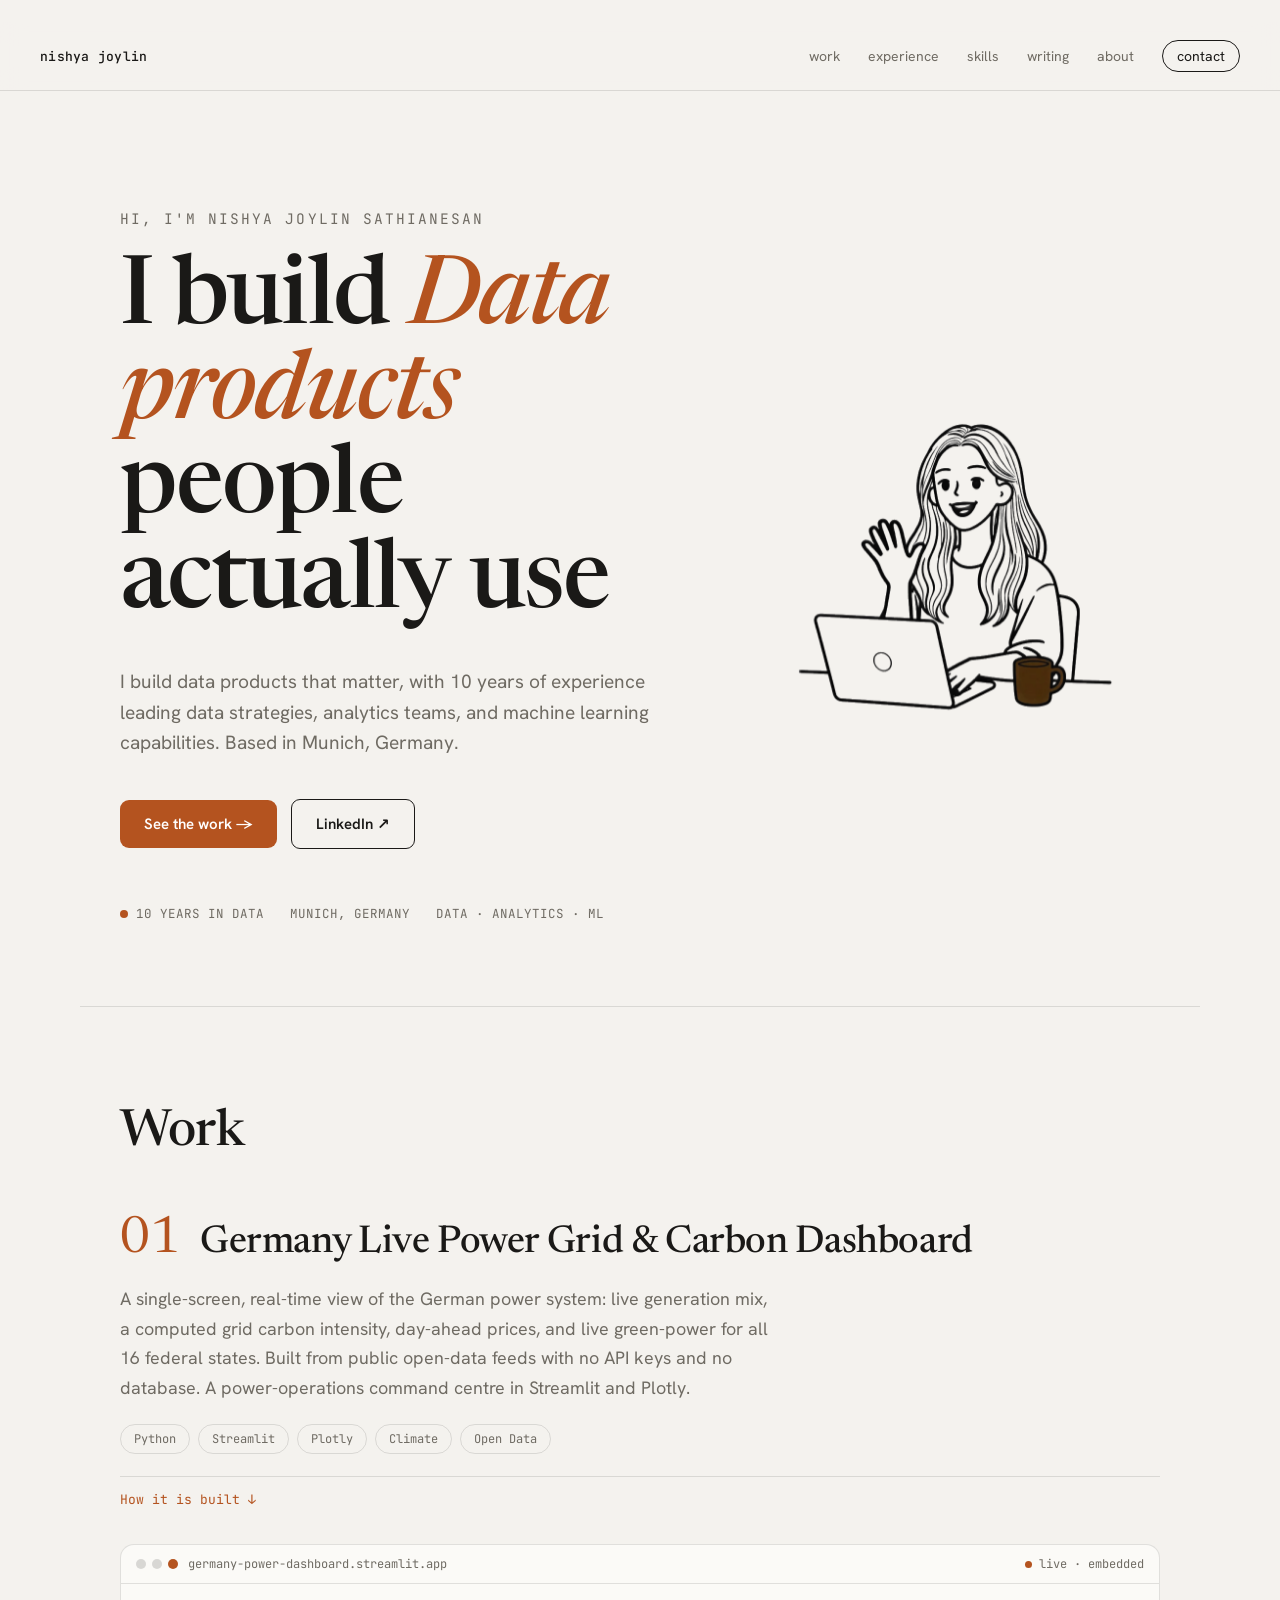
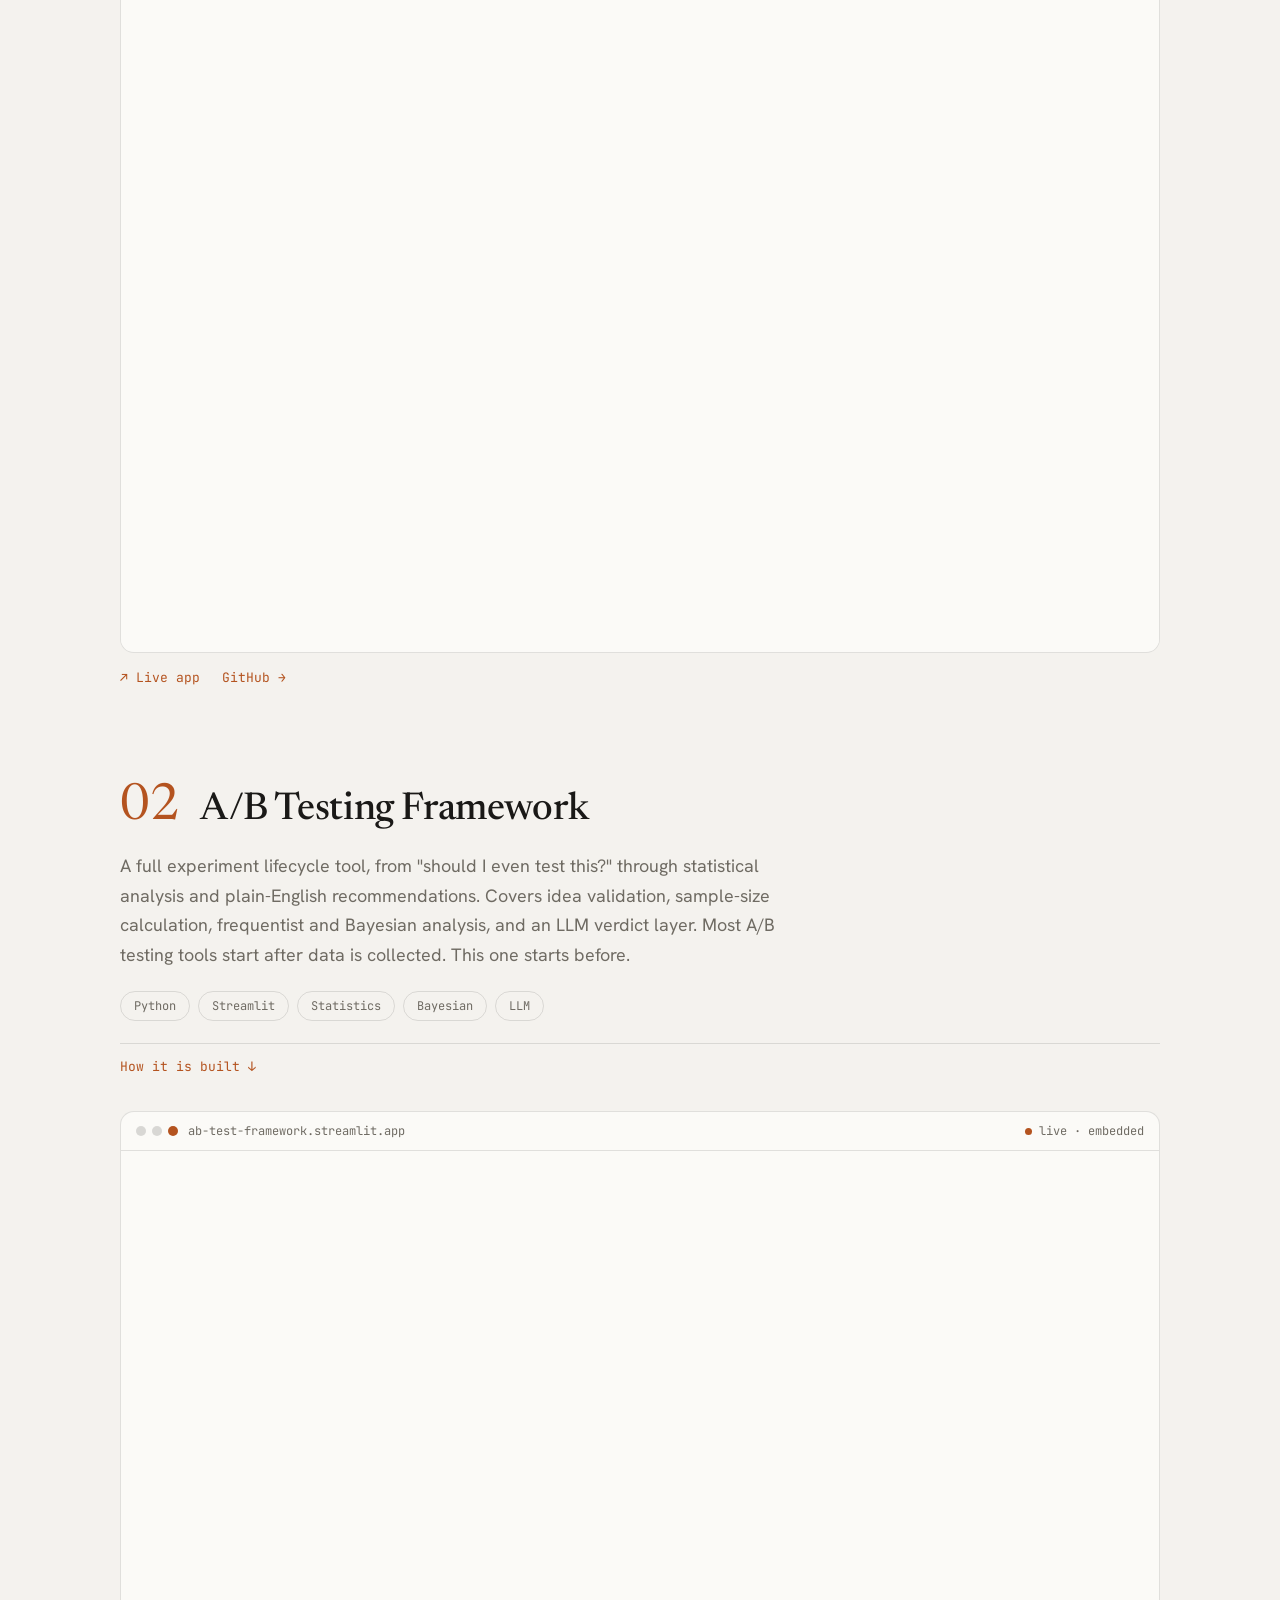
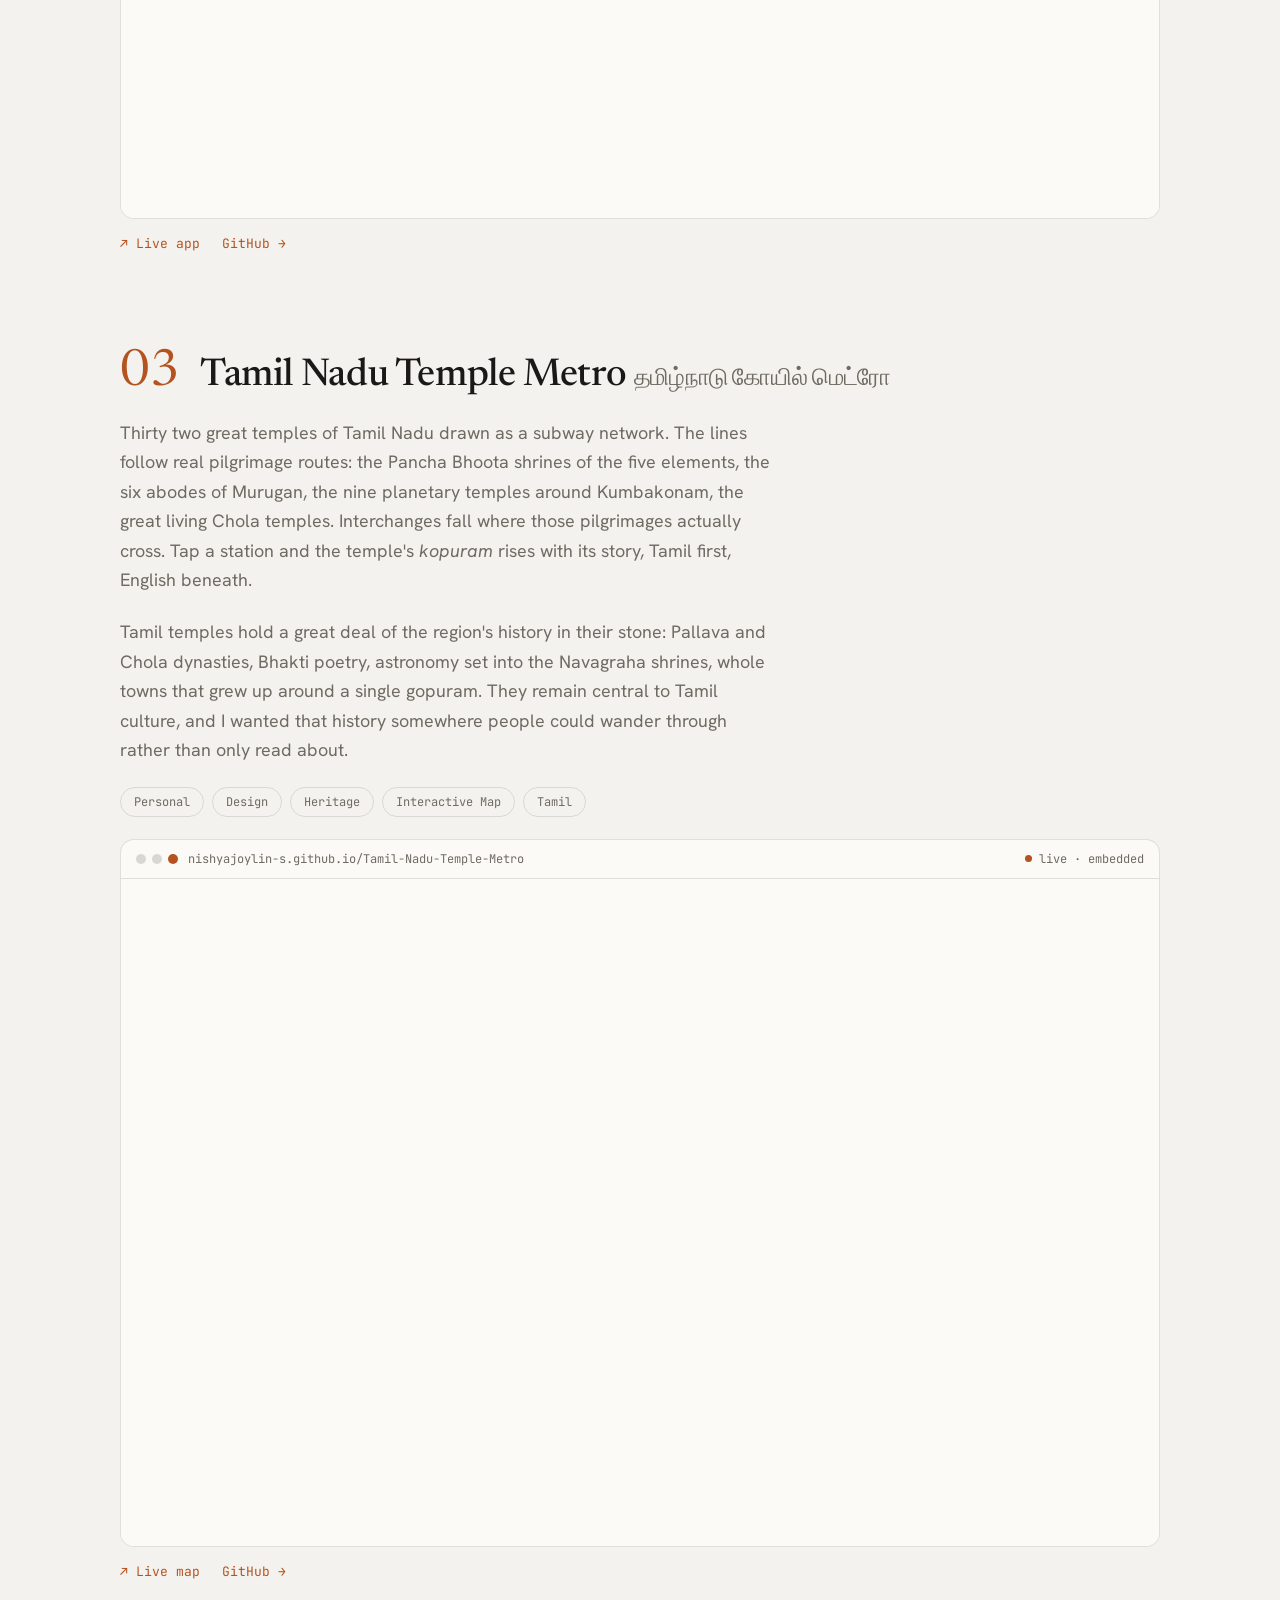
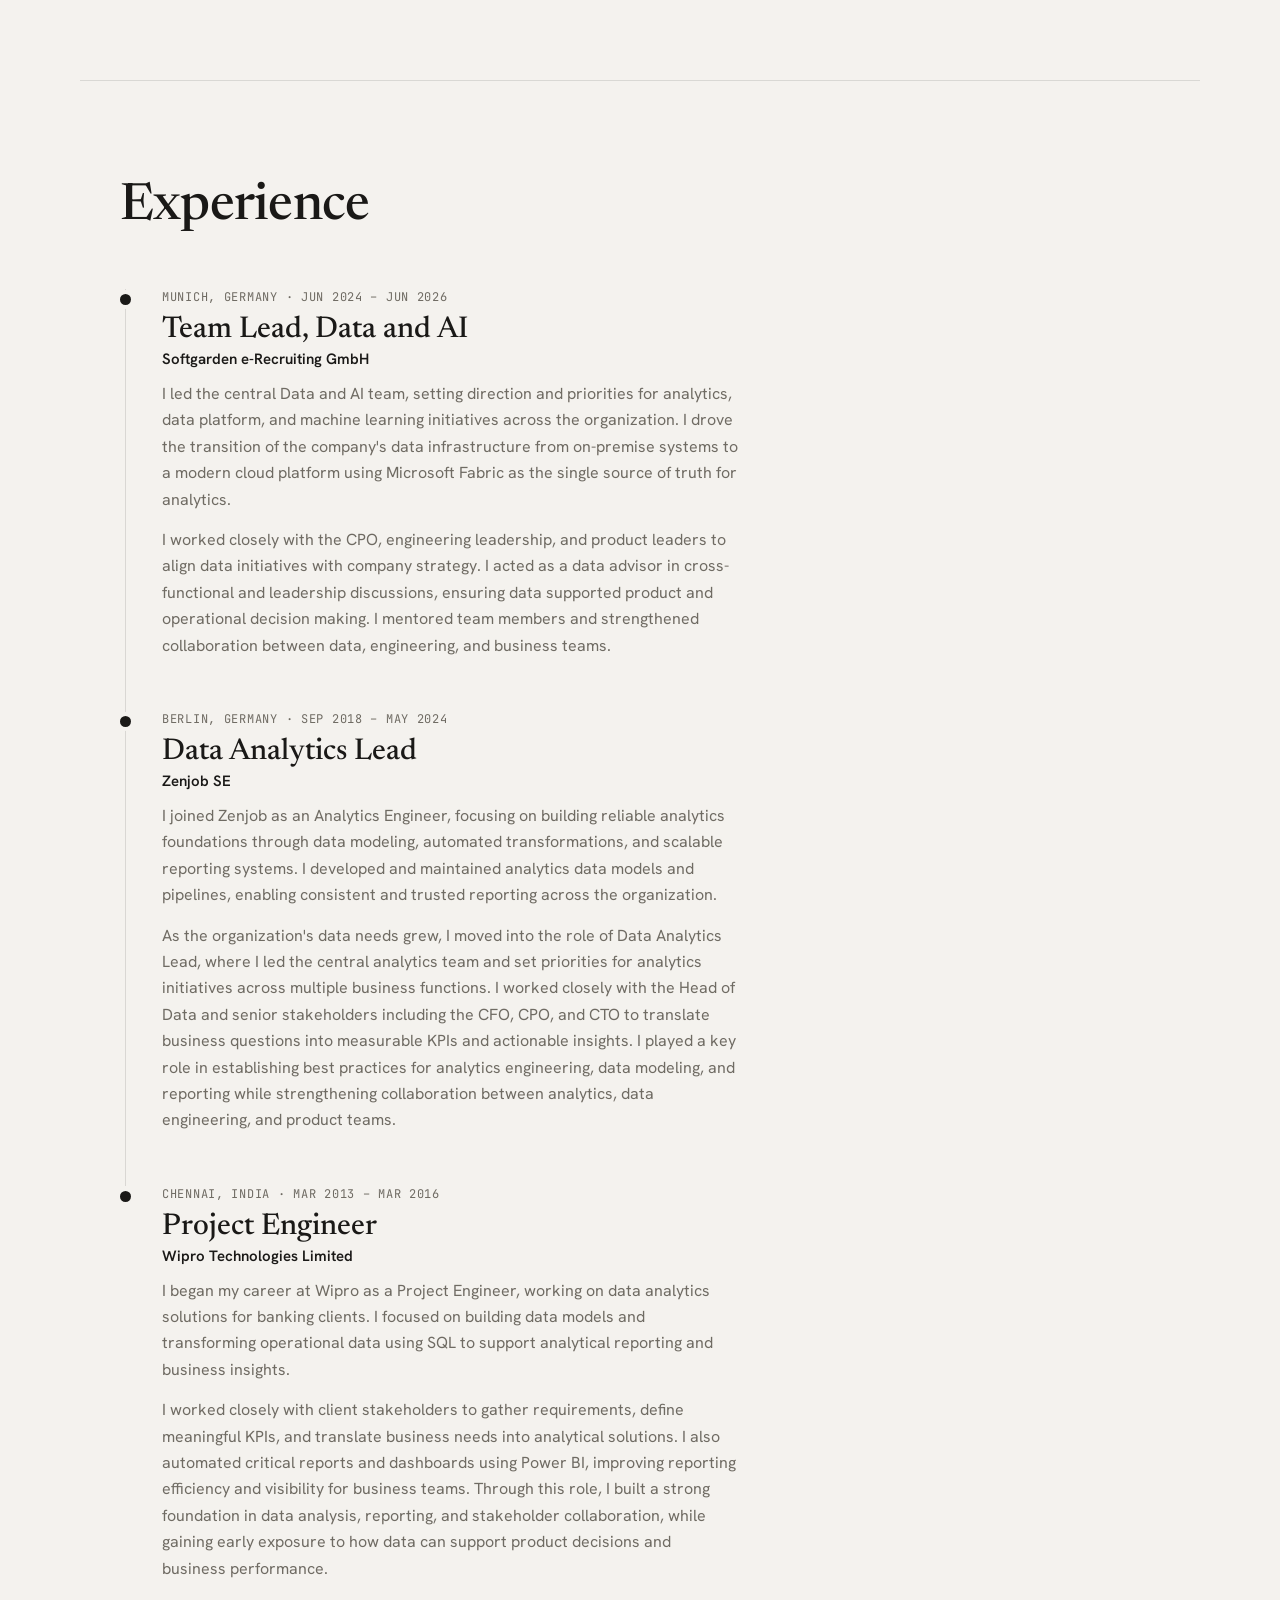
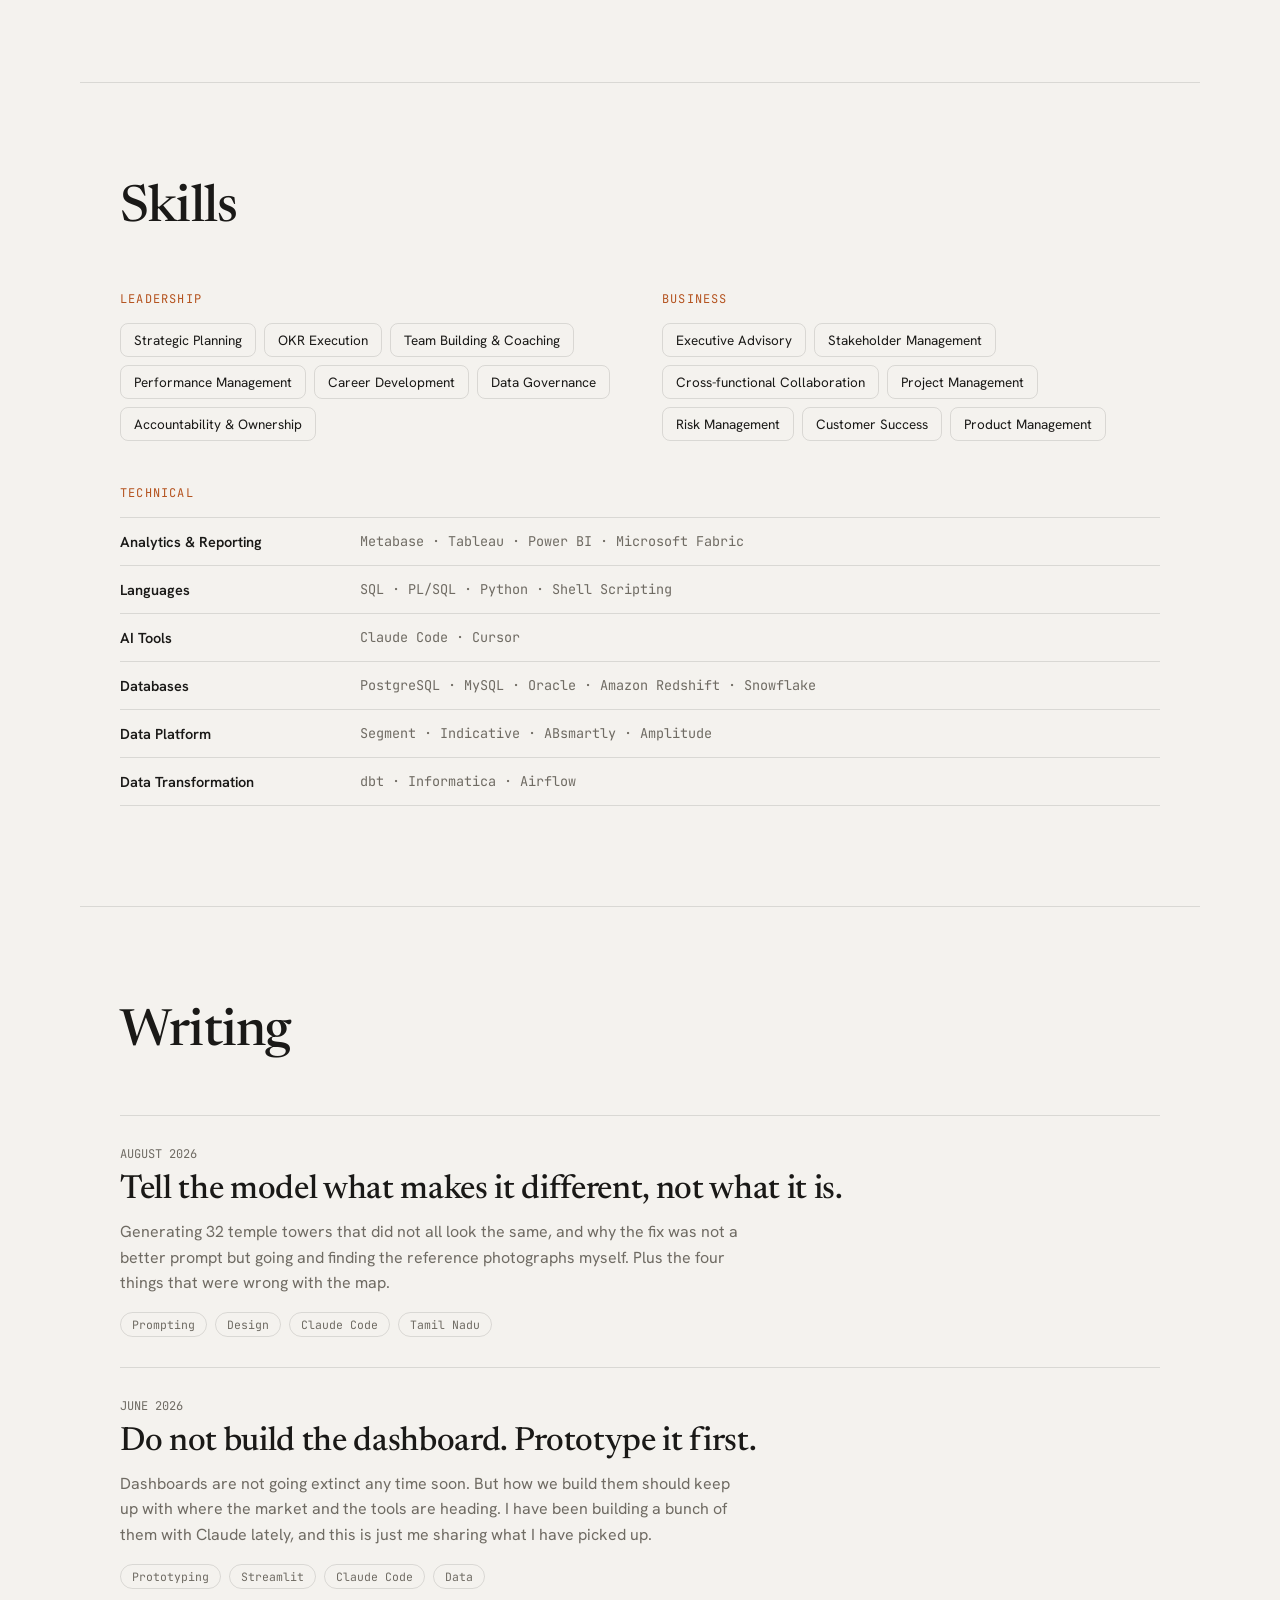
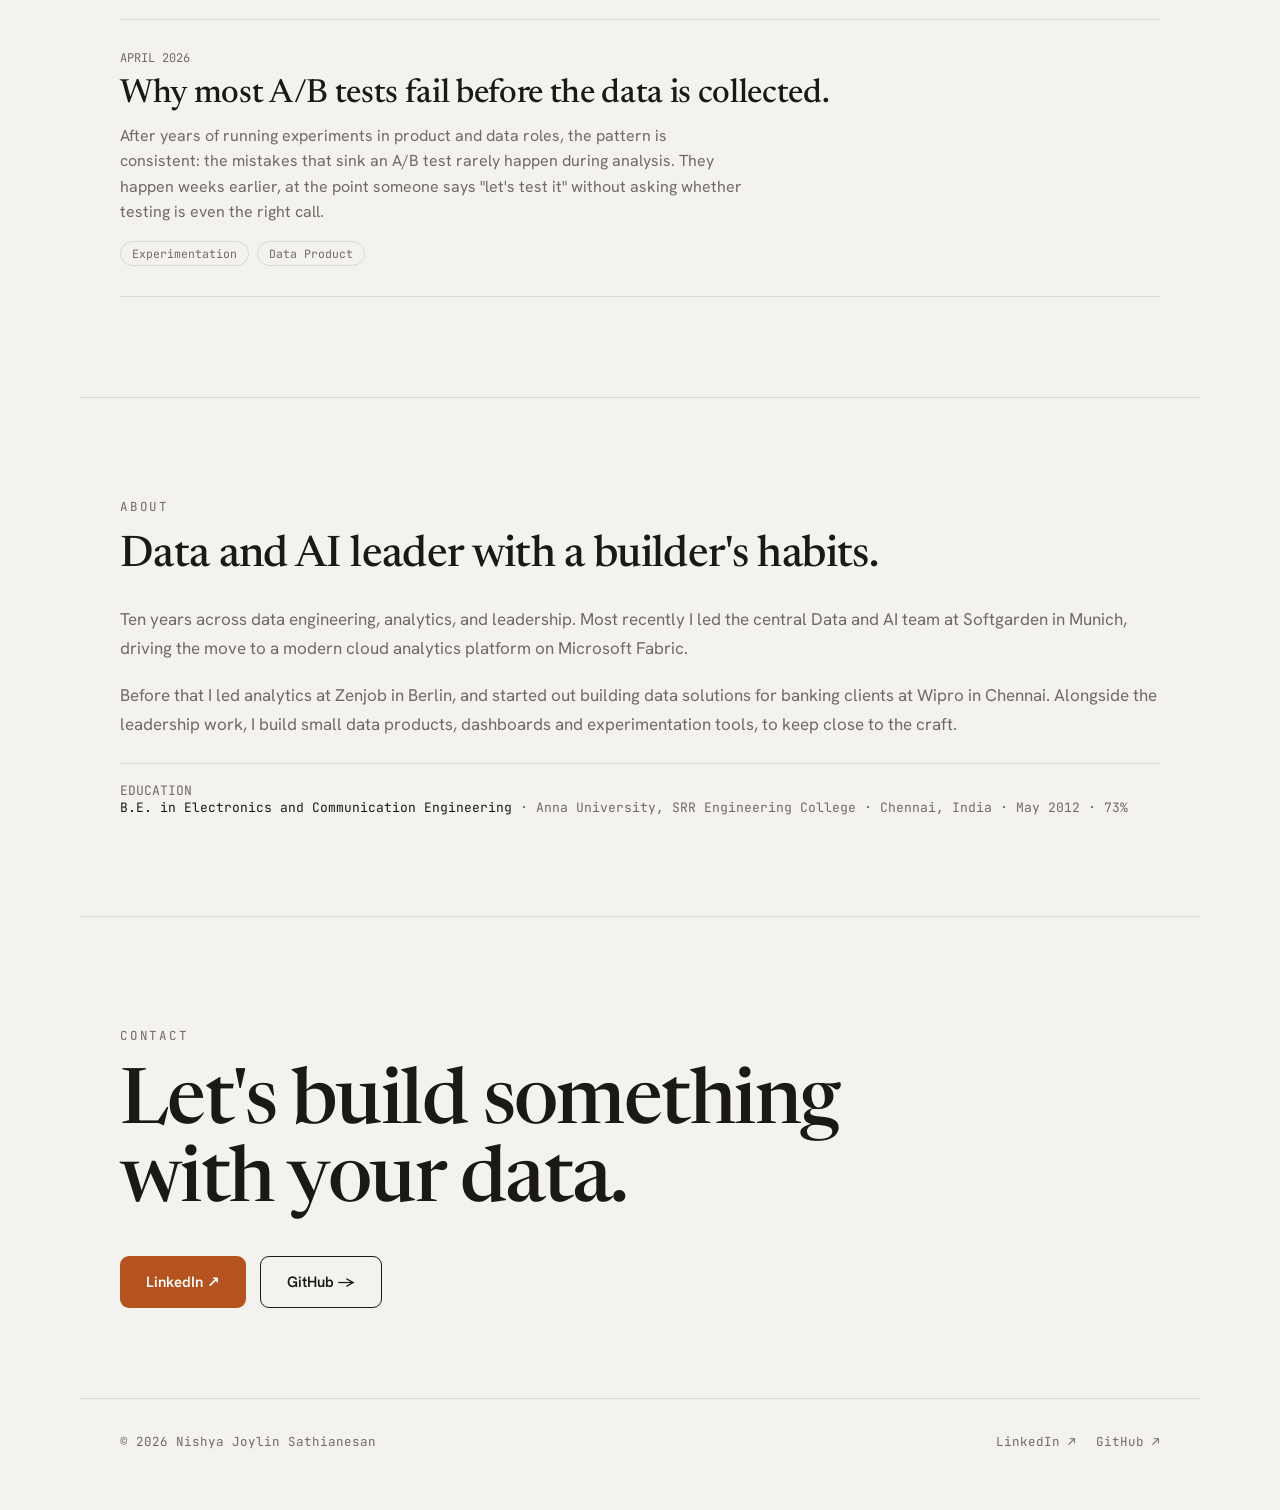
==== commit 70fa3866: "Add Temple Metro post on generating 32 gopurams Covers why the first prompt batch produced identical" ====
--- a/index.html
+++ b/index.html
@@ -299,6 +299,17 @@
       <h2 id="writing-h" style="font-family:'Newsreader',serif; font-weight:500; font-size:clamp(30px,4vw,52px); letter-spacing:-0.015em; margin:0;">Writing</h2>
     </div>
 
+    <a class="post-link" href="blog.html#temple-metro" data-reveal style="border-top:1px solid var(--line);">
+      <div style="font-family:'JetBrains Mono',monospace; font-size:12px; color:var(--muted); margin-bottom:12px;">AUGUST 2026</div>
+      <h3 style="font-family:'Newsreader',serif; font-weight:500; font-size:clamp(22px,2.6vw,34px); letter-spacing:-0.01em; margin:0 0 12px;">Tell the model what makes it different, not what it is.</h3>
+      <p style="font-size:16px; line-height:1.6; color:var(--muted); max-width:70ch; margin:0 0 16px;">Generating 32 temple towers that did not all look the same, and why the fix was not a better prompt but going and finding the reference photographs myself. Plus the four things that were wrong with the map.</p>
+      <div style="display:flex; gap:8px; flex-wrap:wrap;">
+        <span style="font-family:'JetBrains Mono',monospace; font-size:11.5px; color:var(--muted); border:1px solid var(--line); border-radius:999px; padding:4px 11px;">Prompting</span>
+        <span style="font-family:'JetBrains Mono',monospace; font-size:11.5px; color:var(--muted); border:1px solid var(--line); border-radius:999px; padding:4px 11px;">Design</span>
+        <span style="font-family:'JetBrains Mono',monospace; font-size:11.5px; color:var(--muted); border:1px solid var(--line); border-radius:999px; padding:4px 11px;">Claude Code</span>
+        <span style="font-family:'JetBrains Mono',monospace; font-size:11.5px; color:var(--muted); border:1px solid var(--line); border-radius:999px; padding:4px 11px;">Tamil Nadu</span>
+      </div>
+    </a>
     <a class="post-link" href="blog.html#prototype-first" data-reveal style="border-top:1px solid var(--line);">
       <div style="font-family:'JetBrains Mono',monospace; font-size:12px; color:var(--muted); margin-bottom:12px;">JUNE 2026</div>
       <h3 style="font-family:'Newsreader',serif; font-weight:500; font-size:clamp(22px,2.6vw,34px); letter-spacing:-0.01em; margin:0 0 12px;">Do not build the dashboard. Prototype it first.</h3>
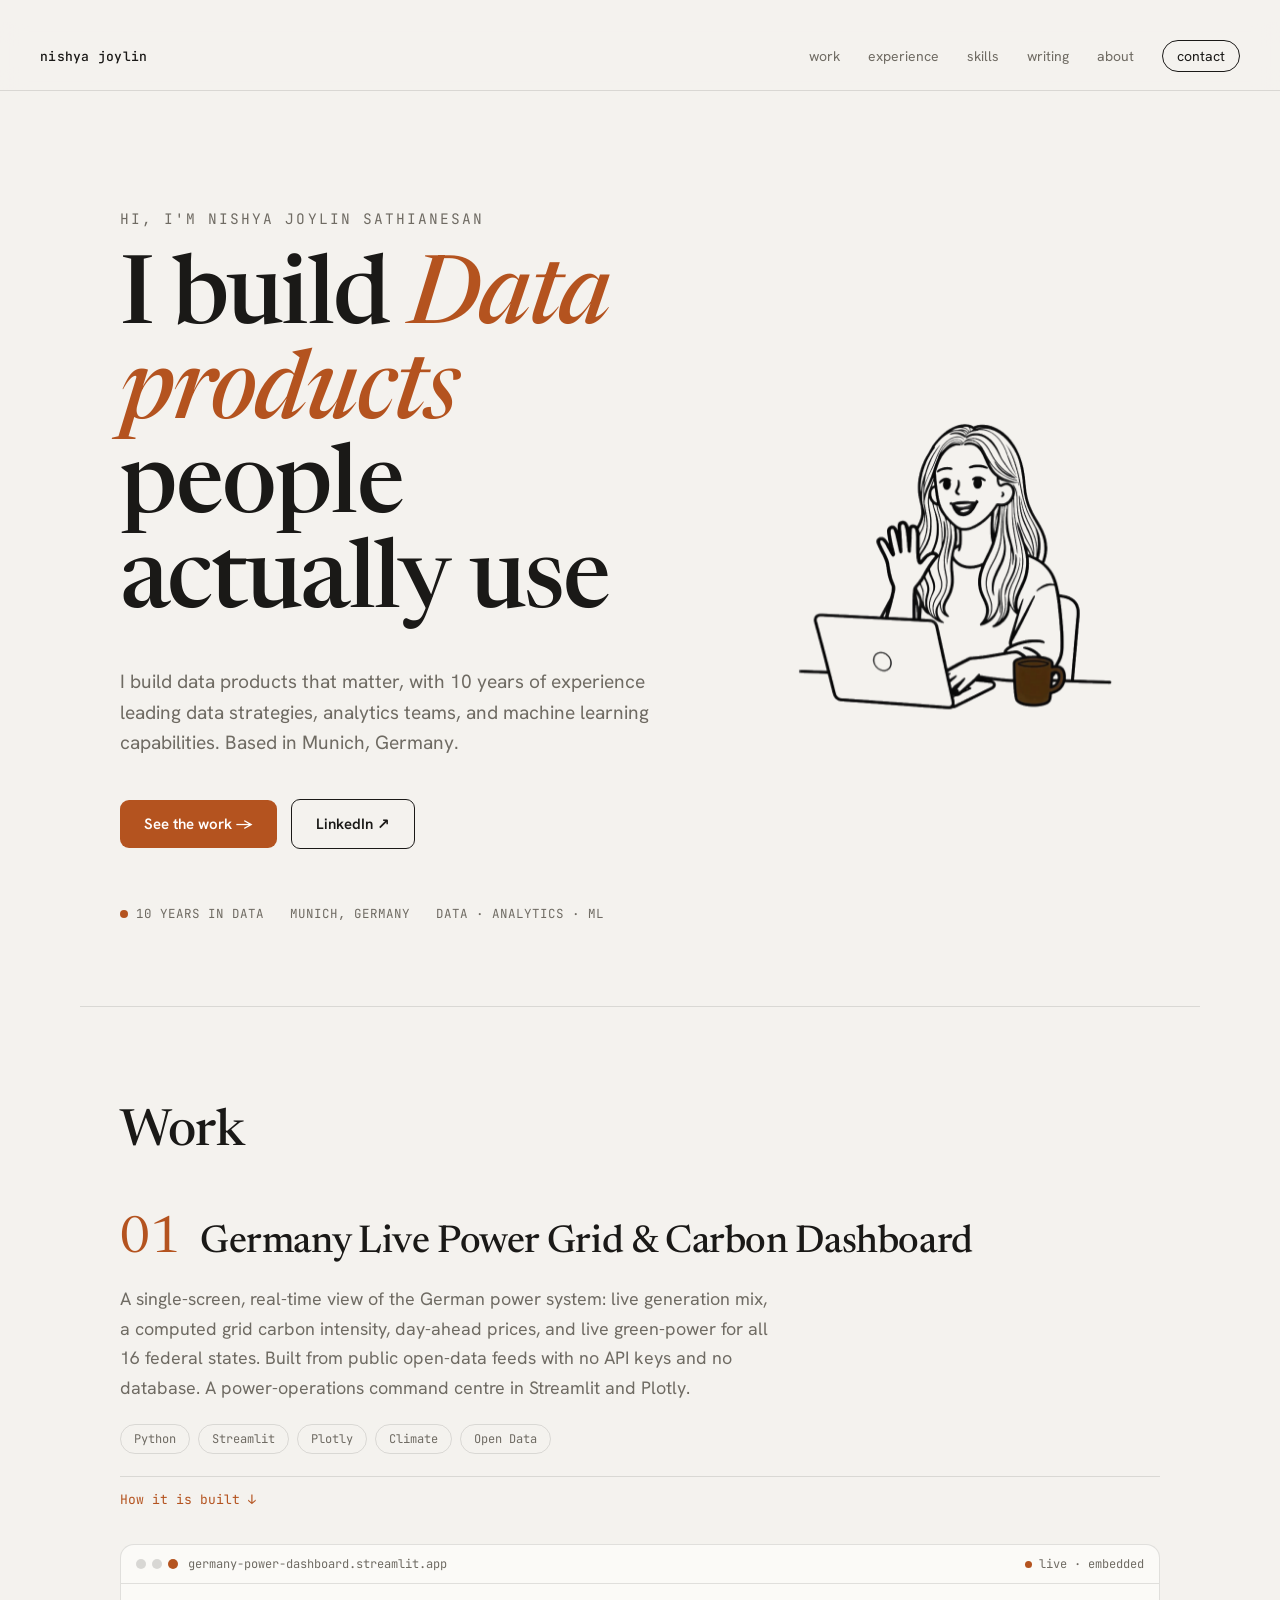
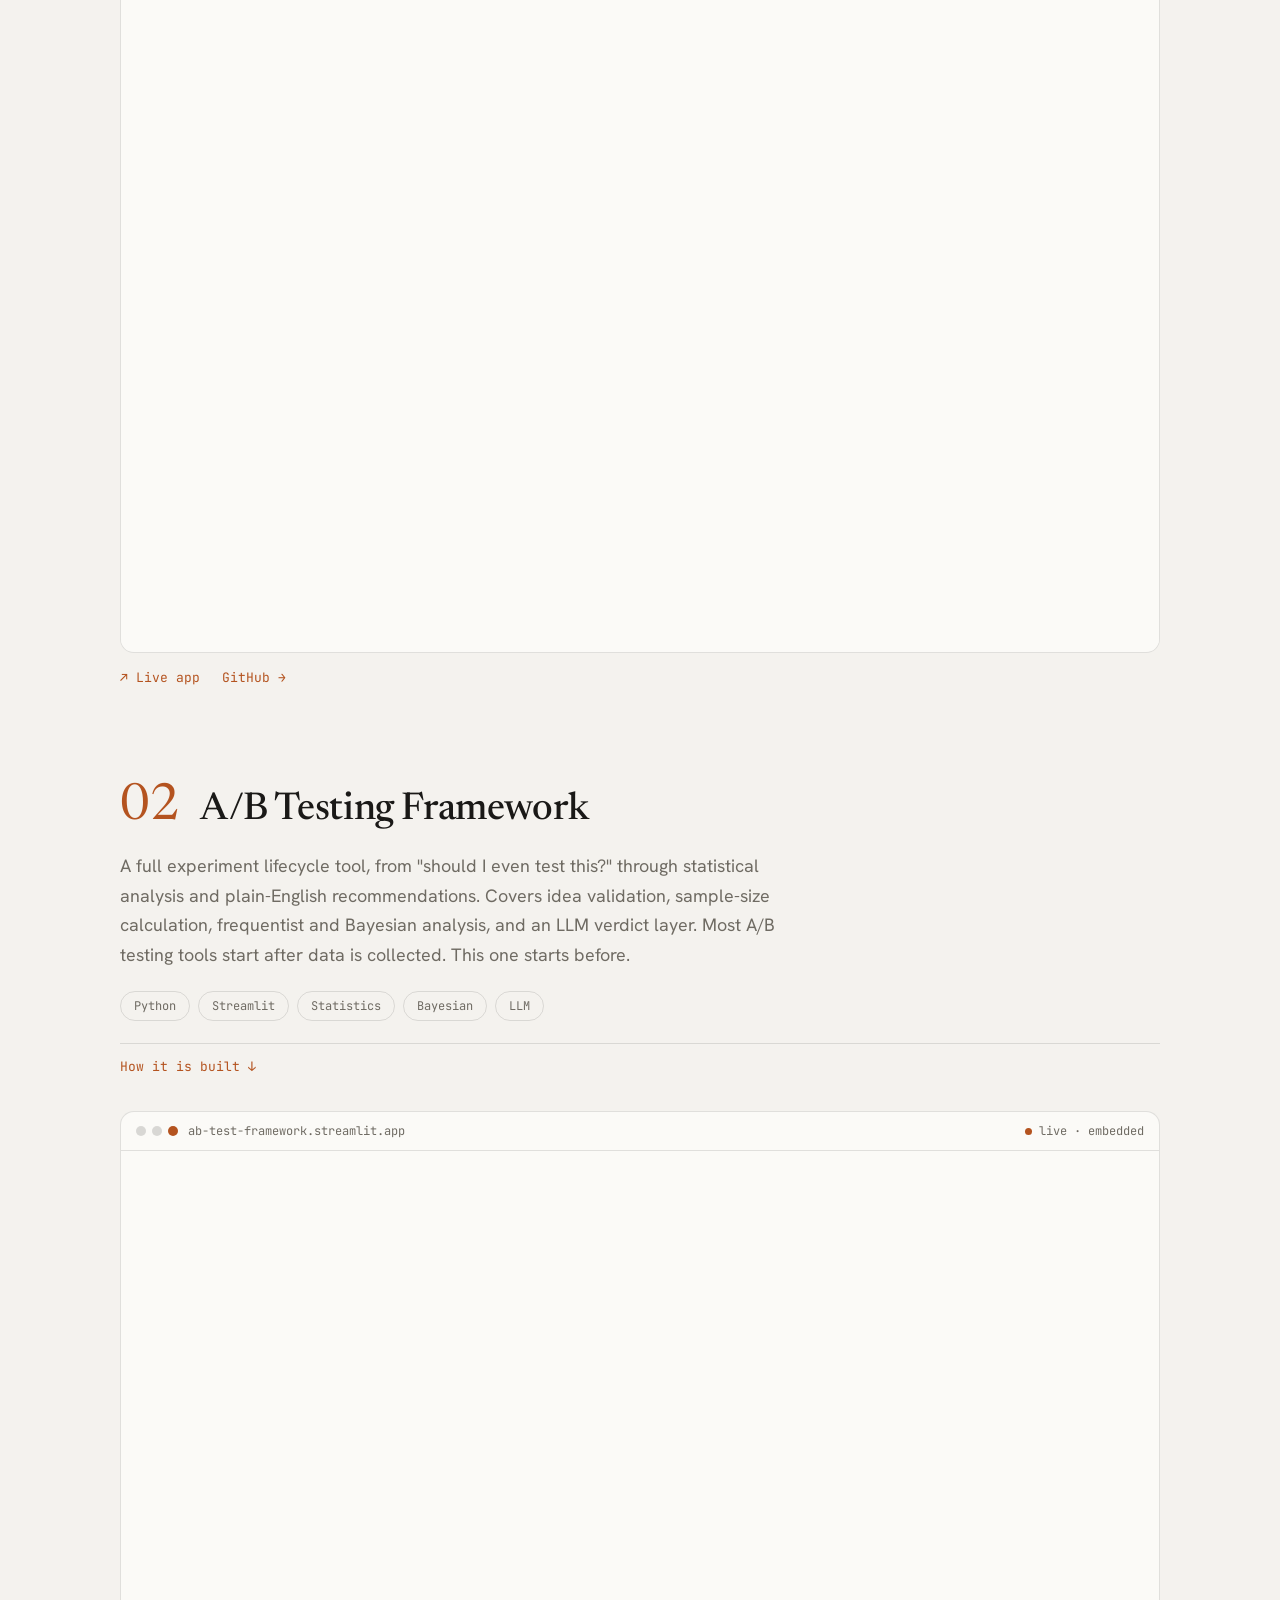
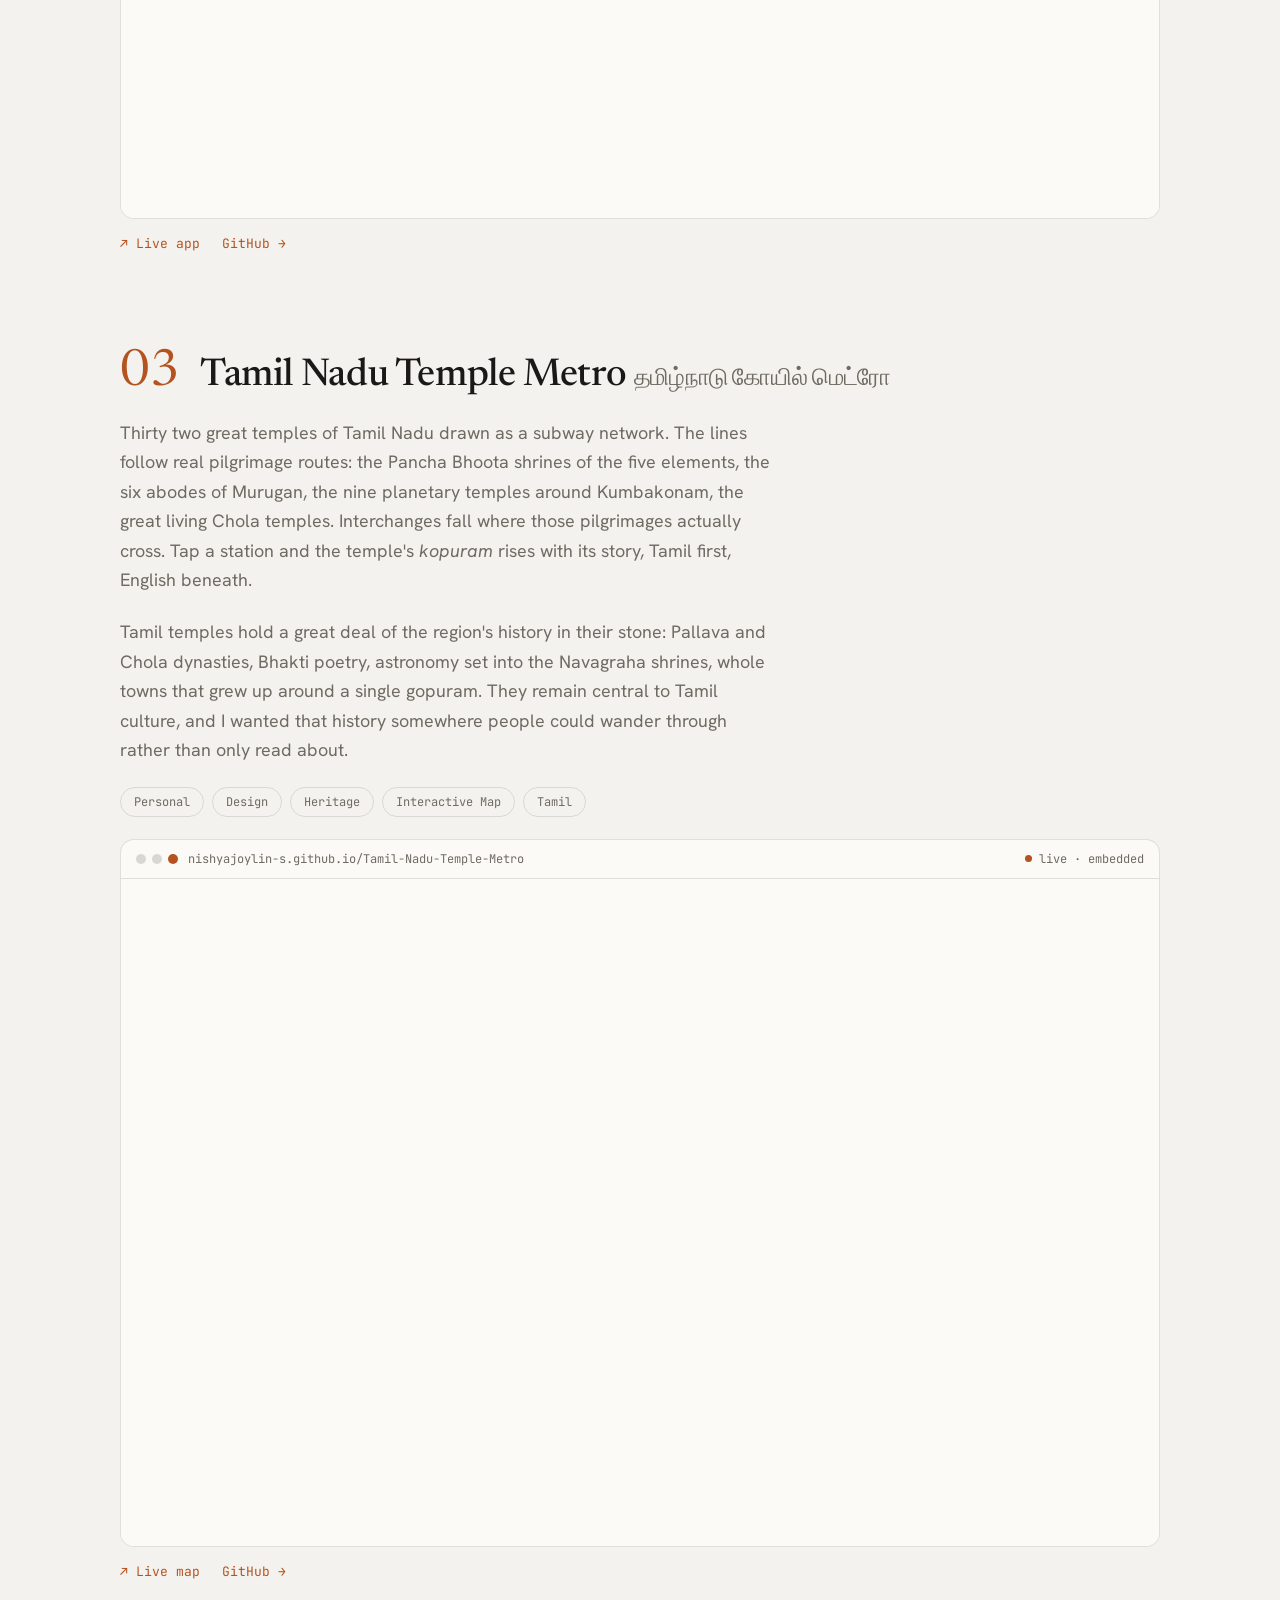
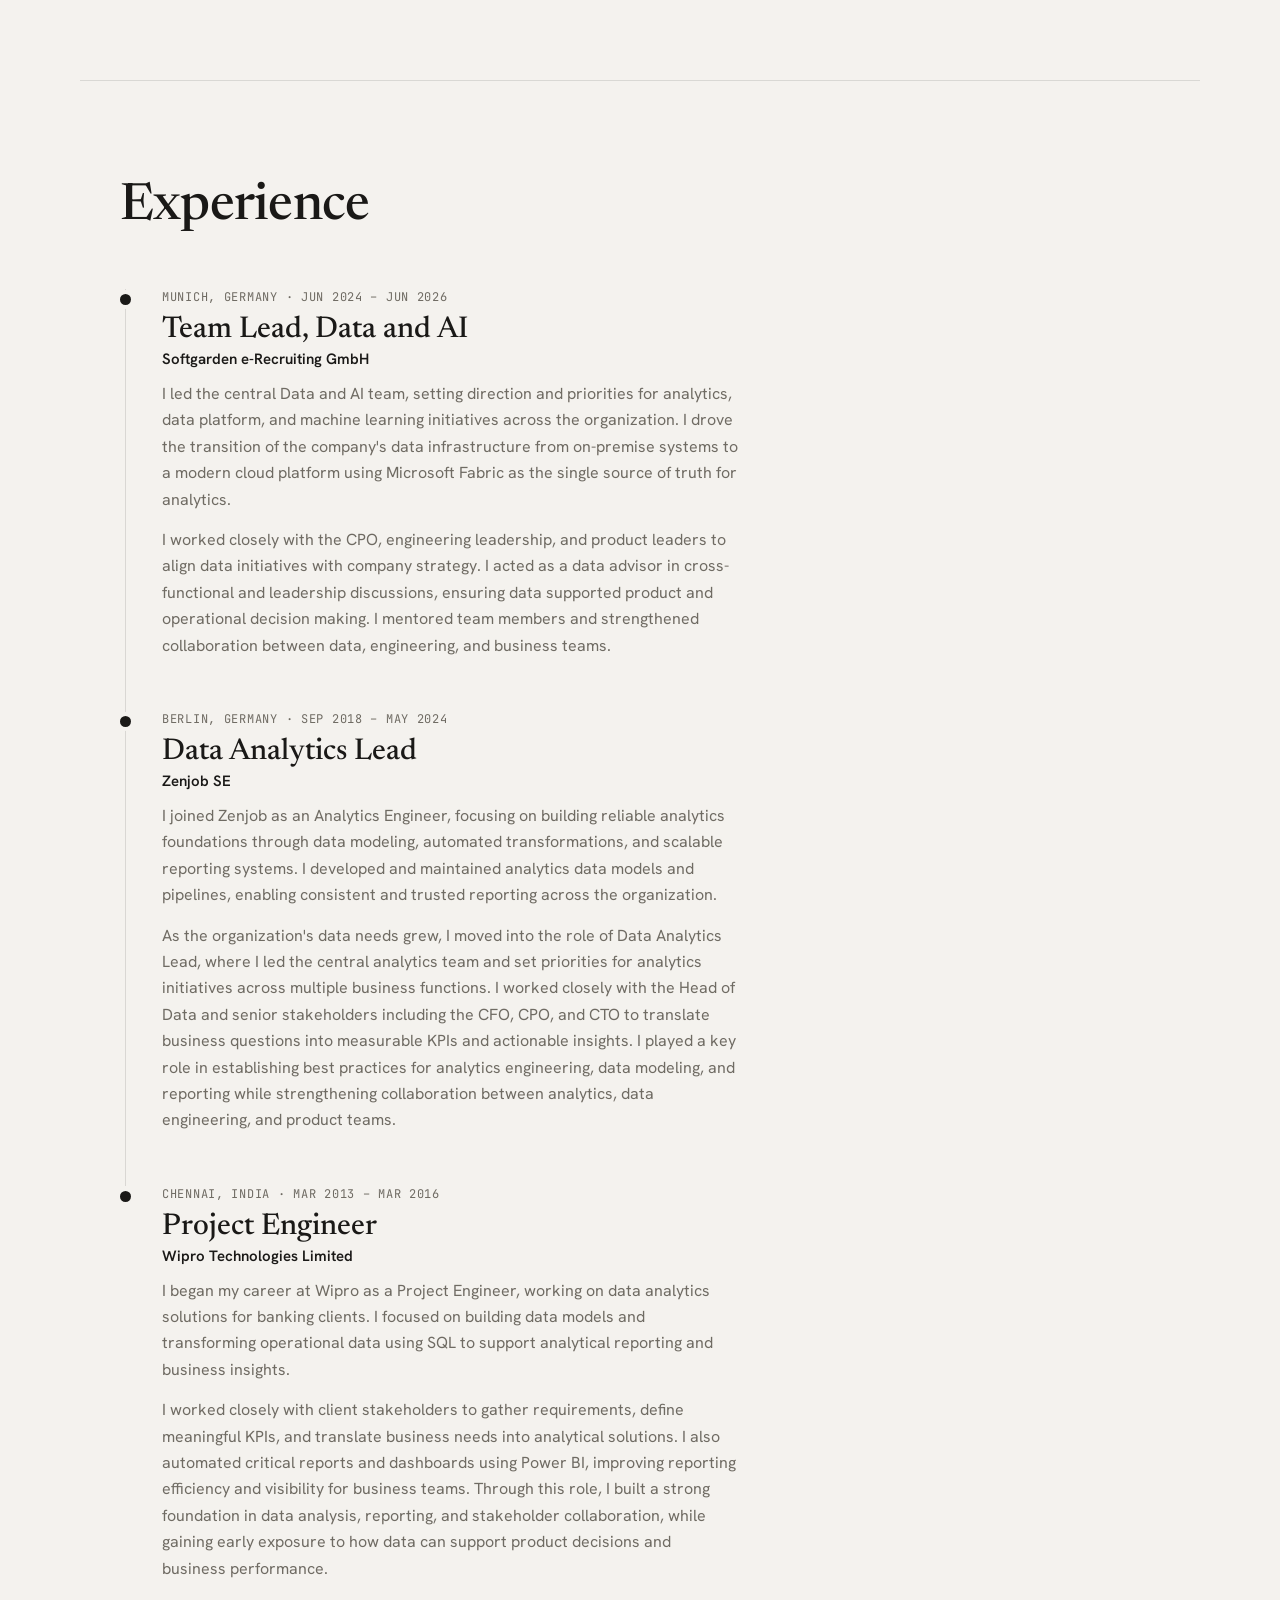
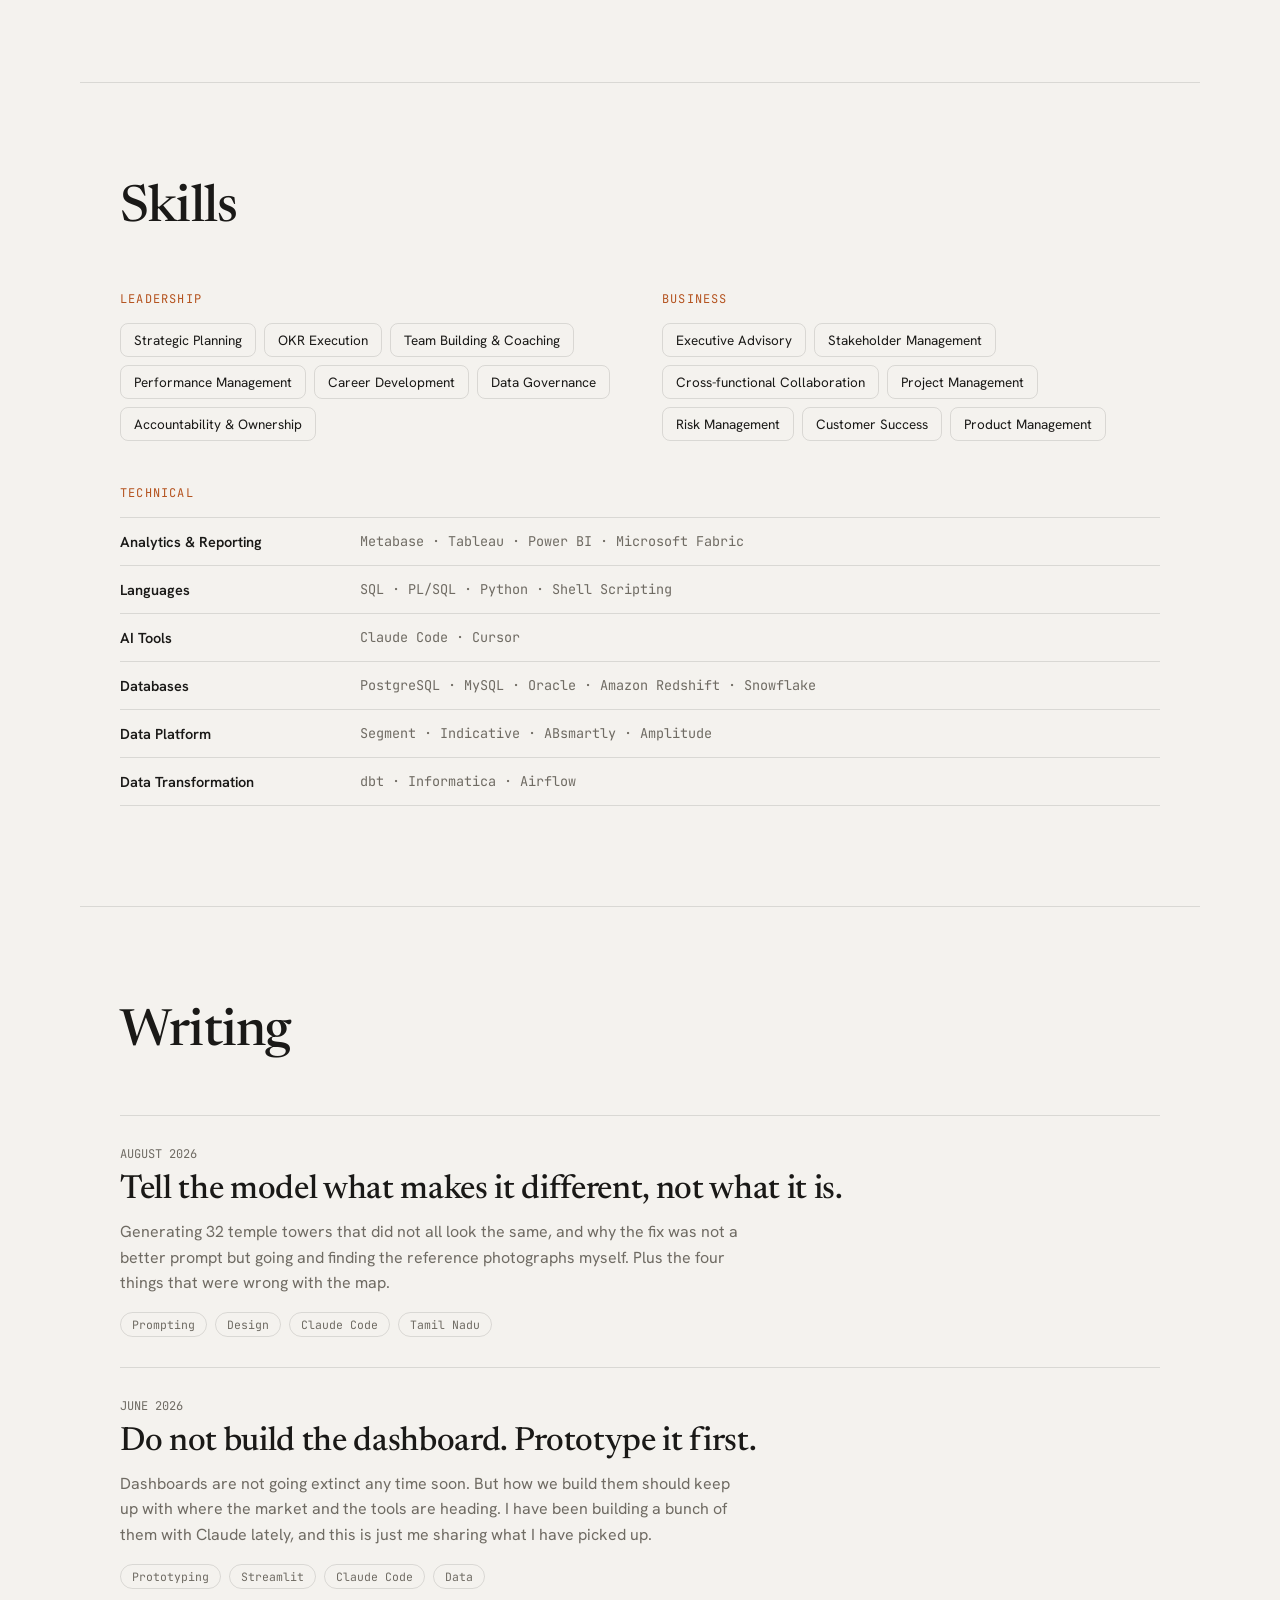
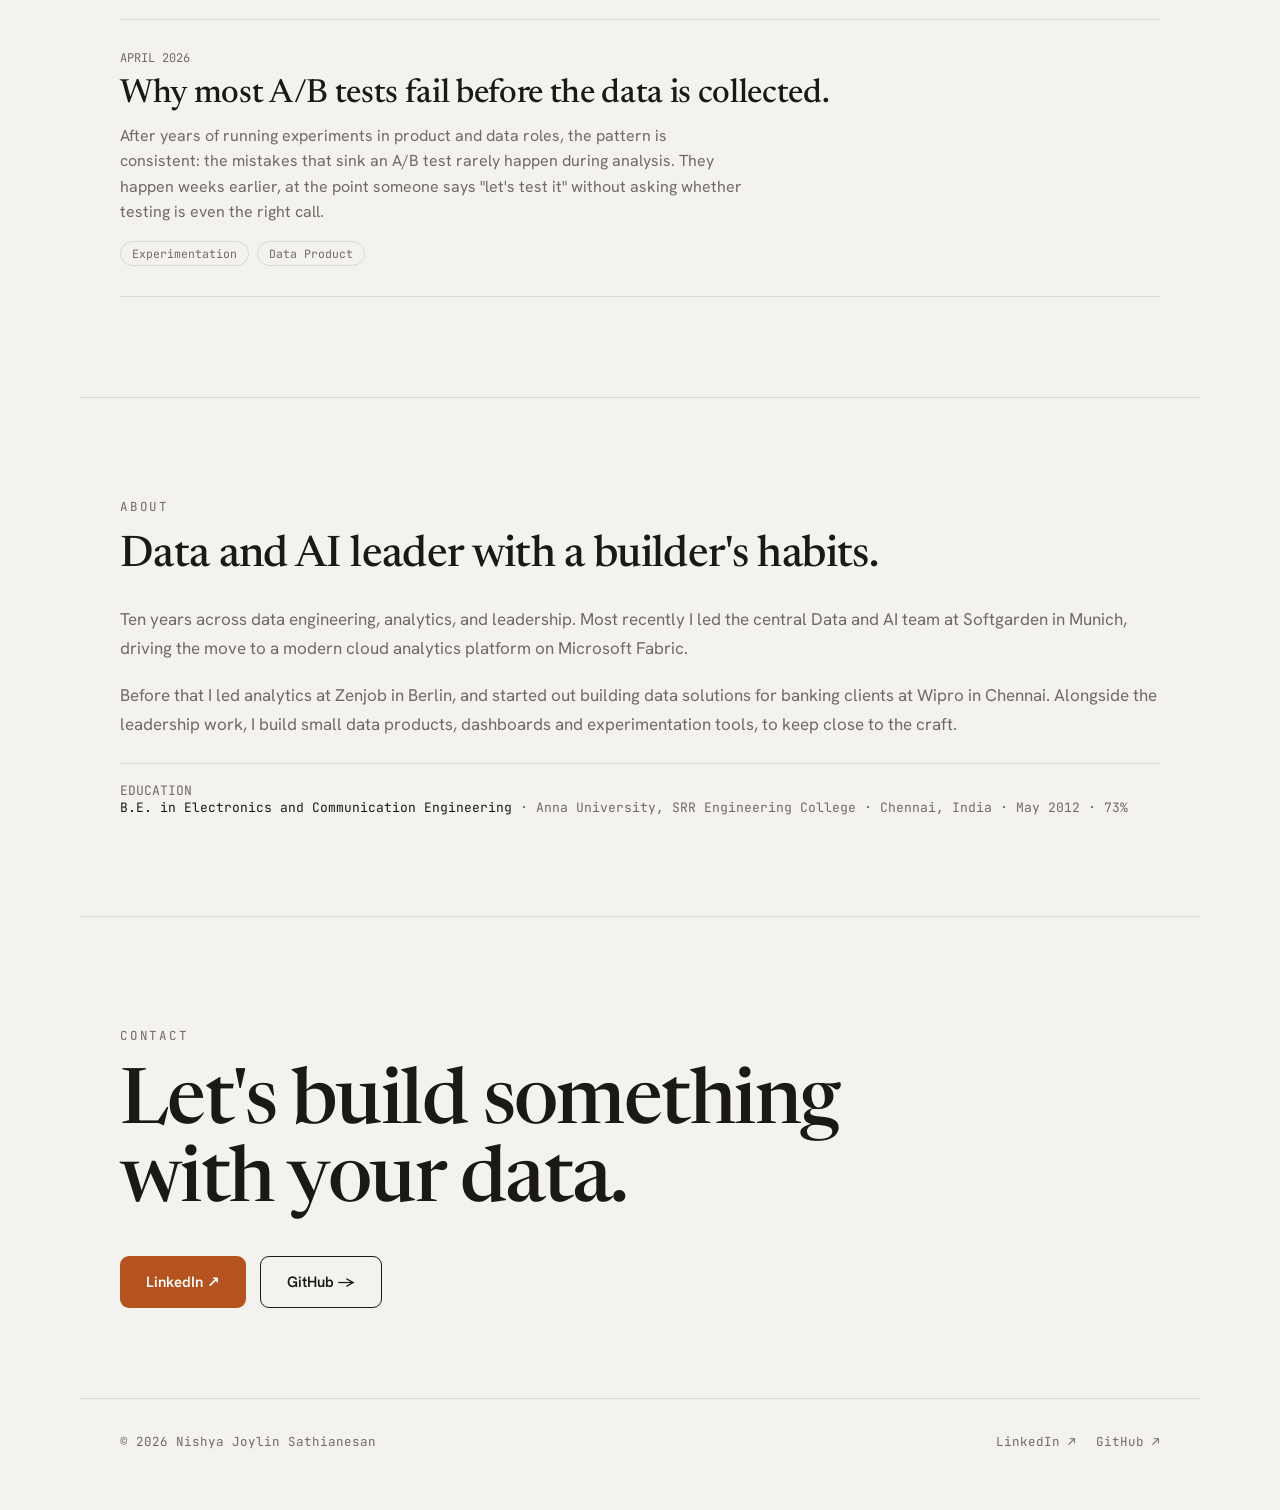
==== commit ec358a1f: "Add GoatCounter analytics" ====
--- a/index.html
+++ b/index.html
@@ -601,5 +601,8 @@
 })();
 </script>
 
+<!-- GoatCounter: anonymous, cookie-free traffic stats. Replace MYCODE with your subdomain. -->
+<script data-goatcounter="https://nishya.goatcounter.com/count"
+        async src="//gc.zgo.at/count.js"></script>
 </body>
 </html>
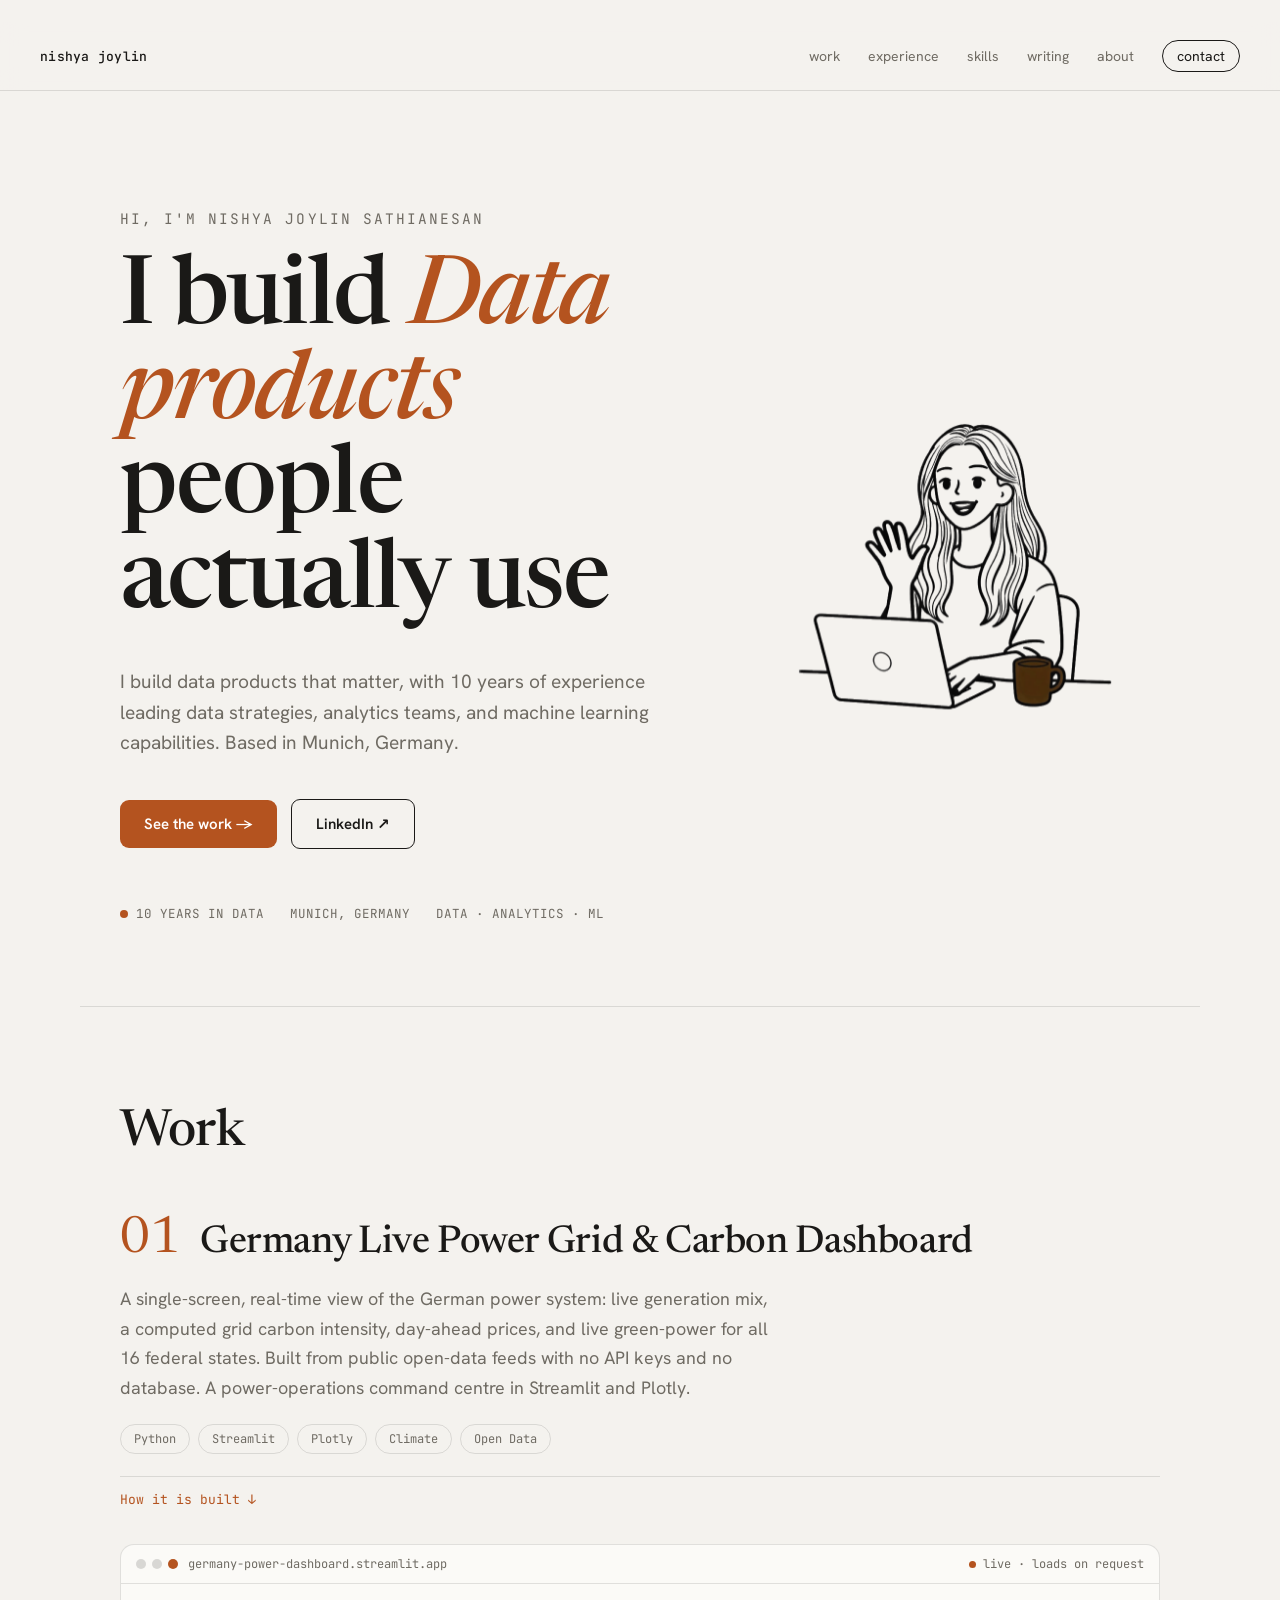
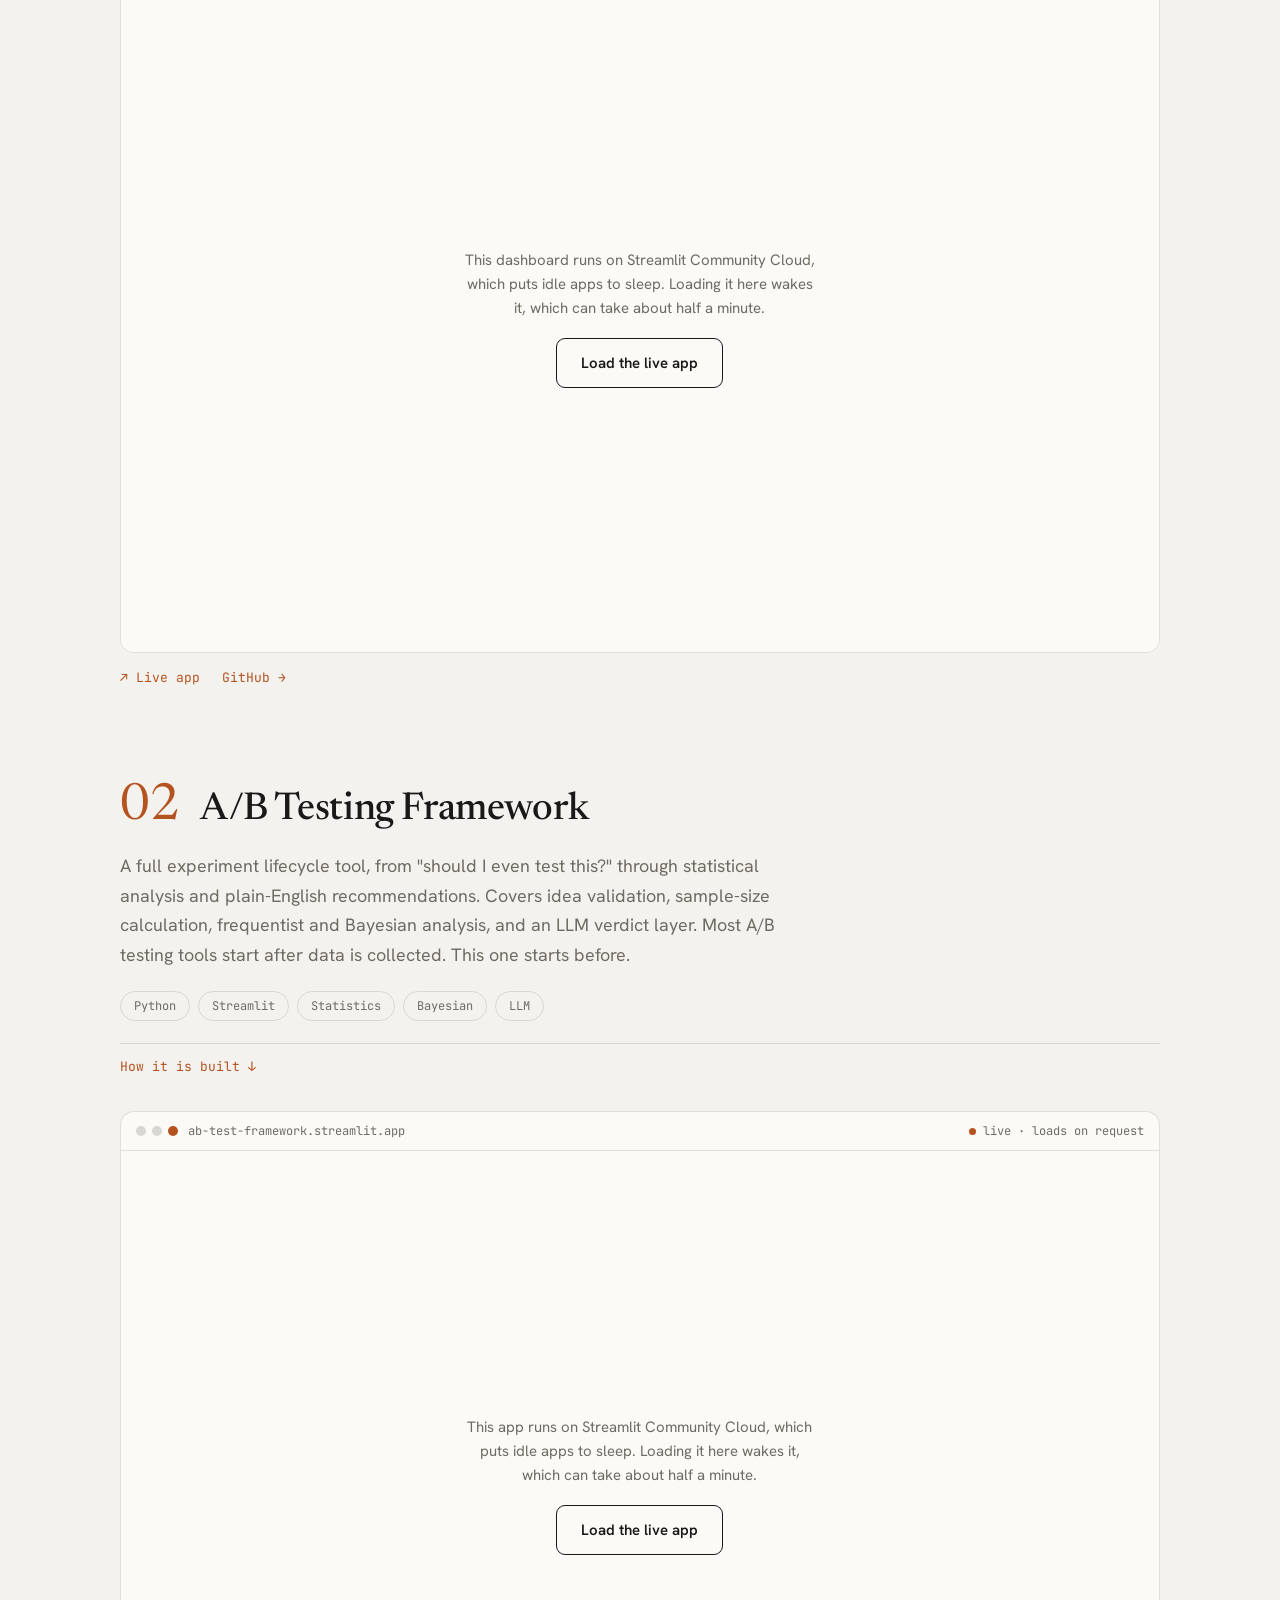
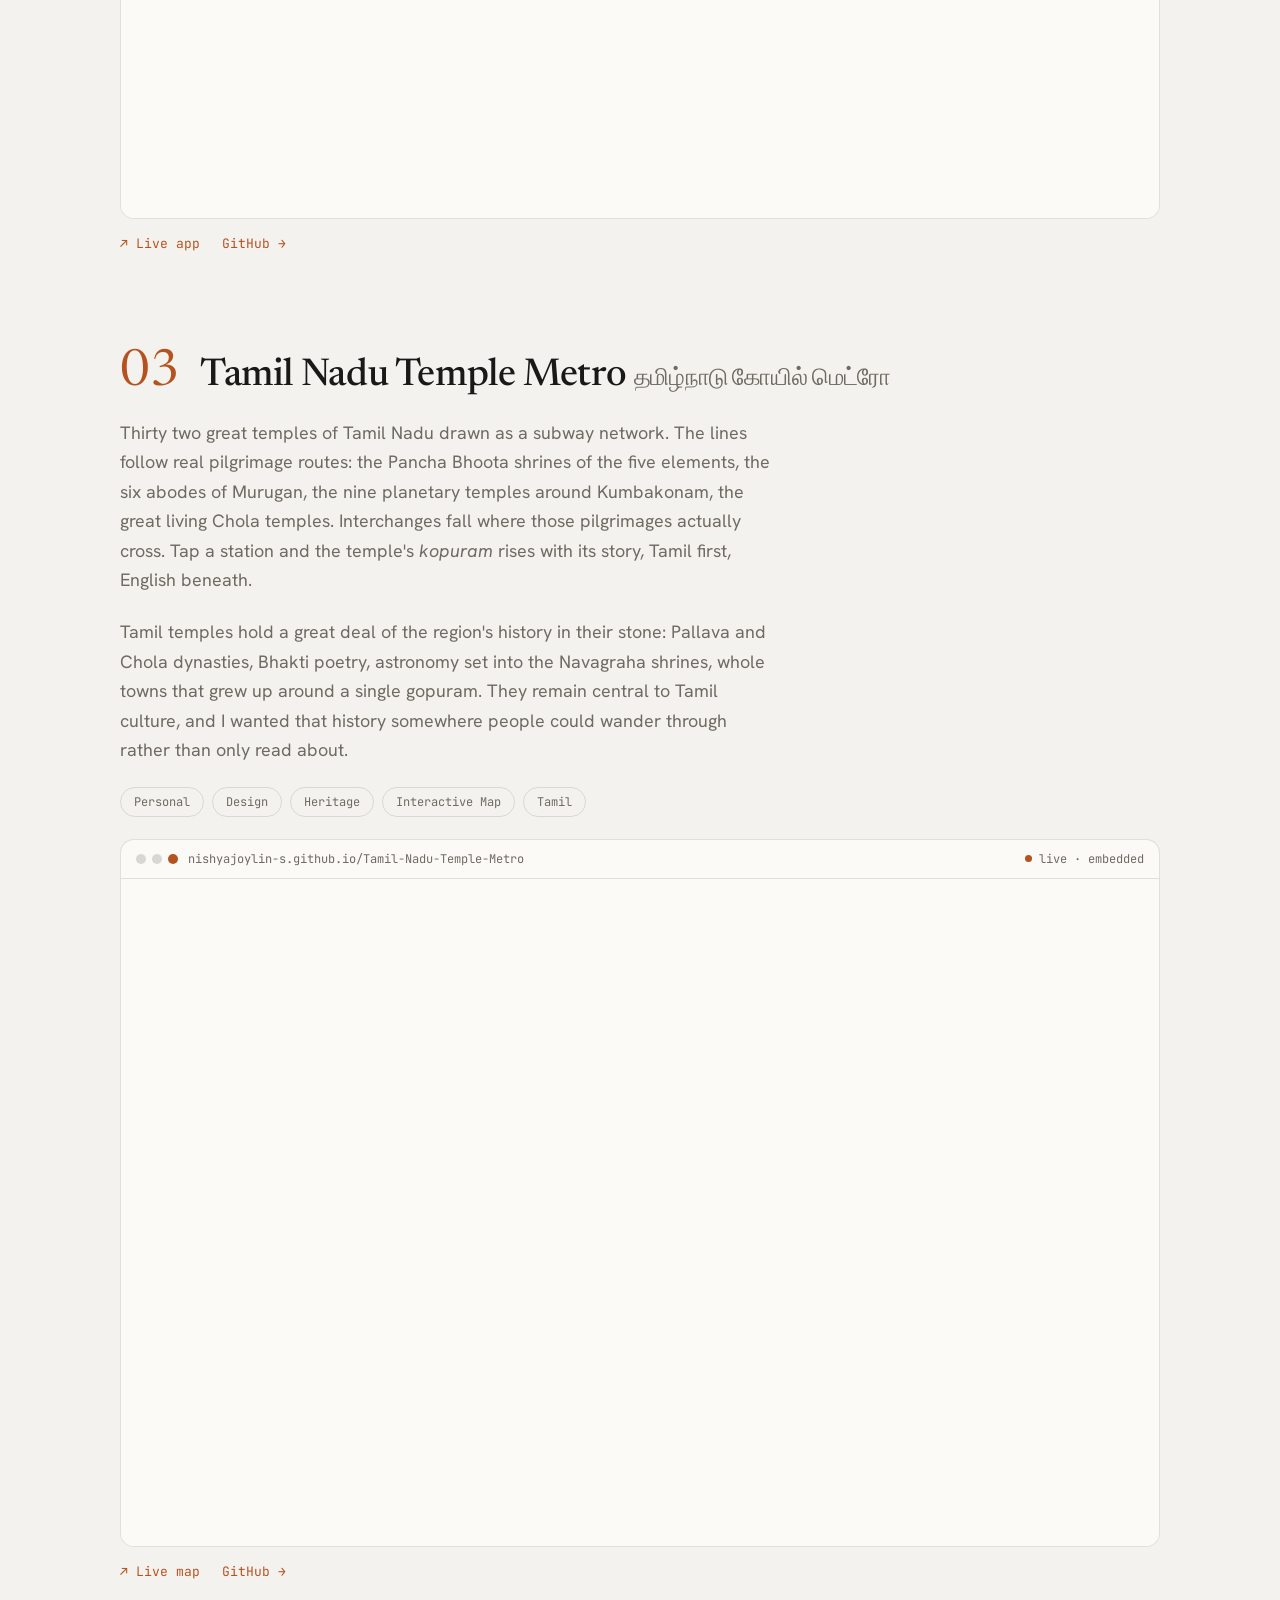
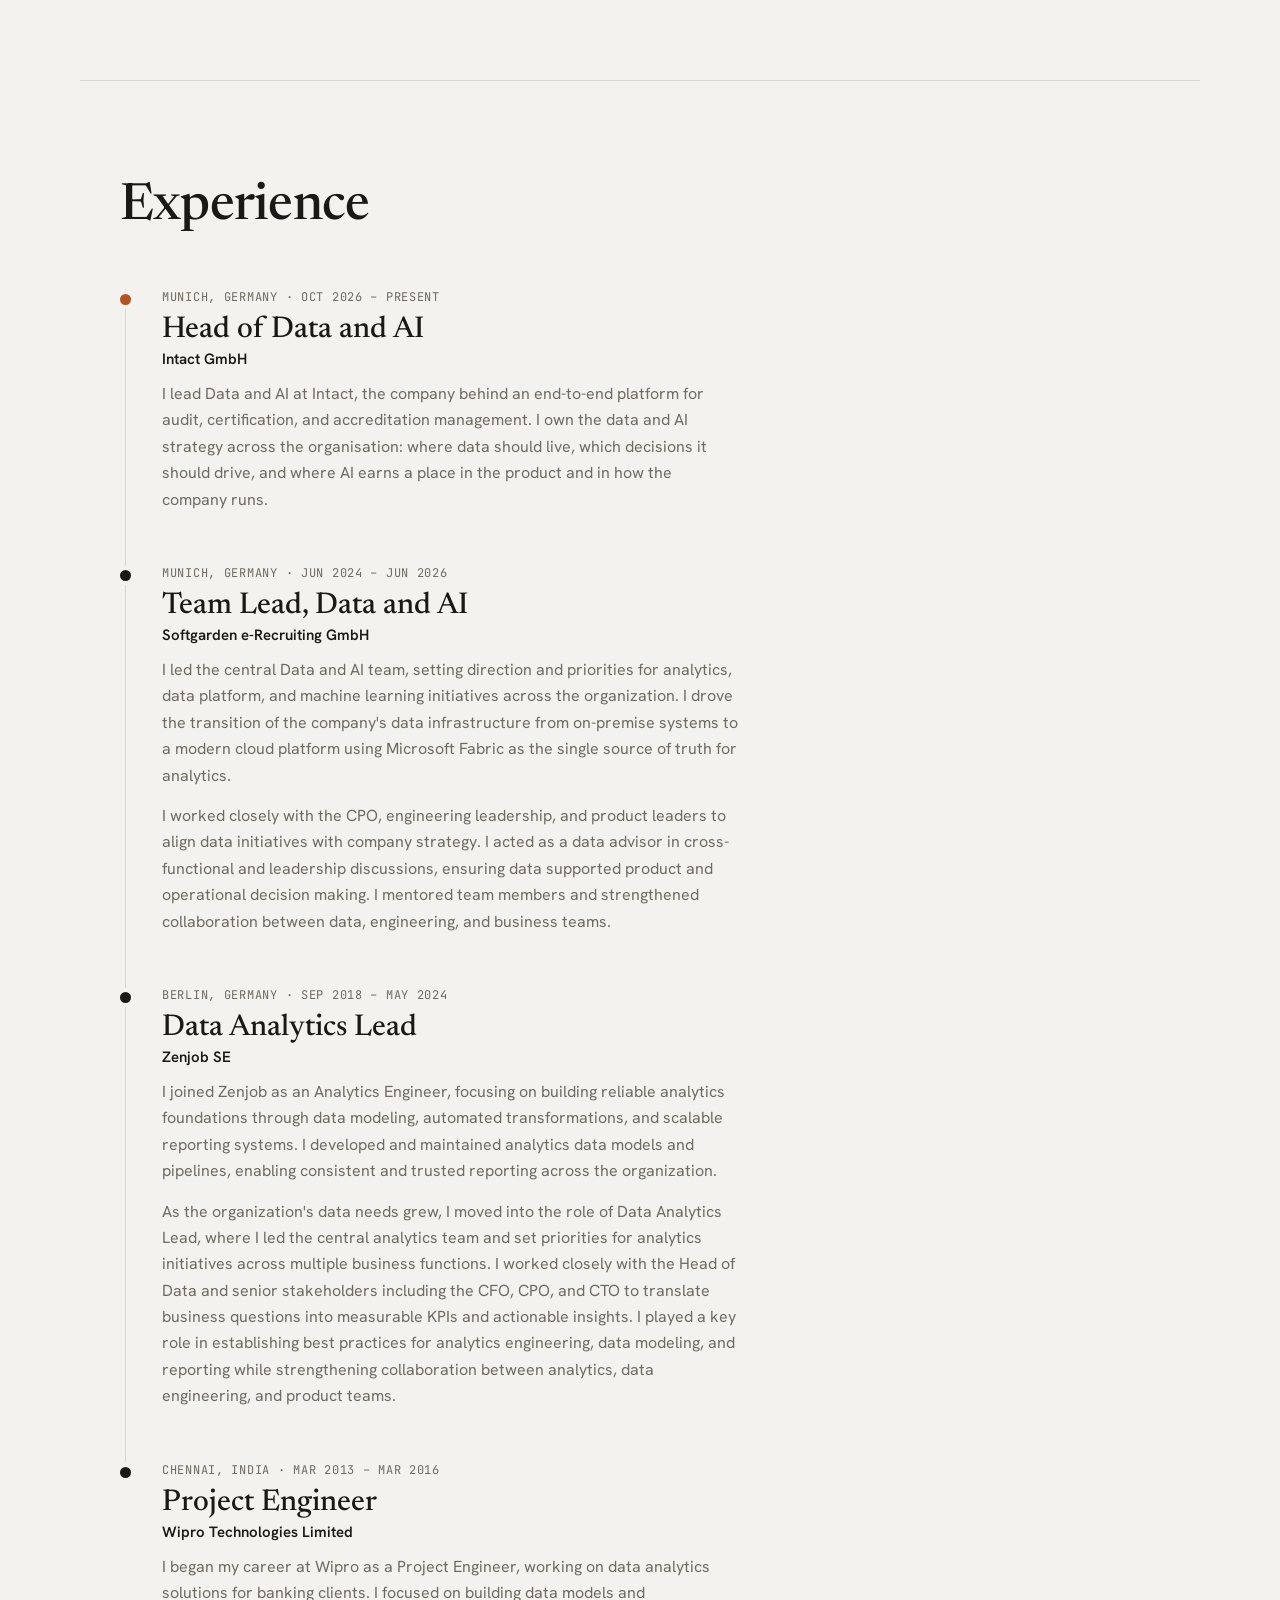
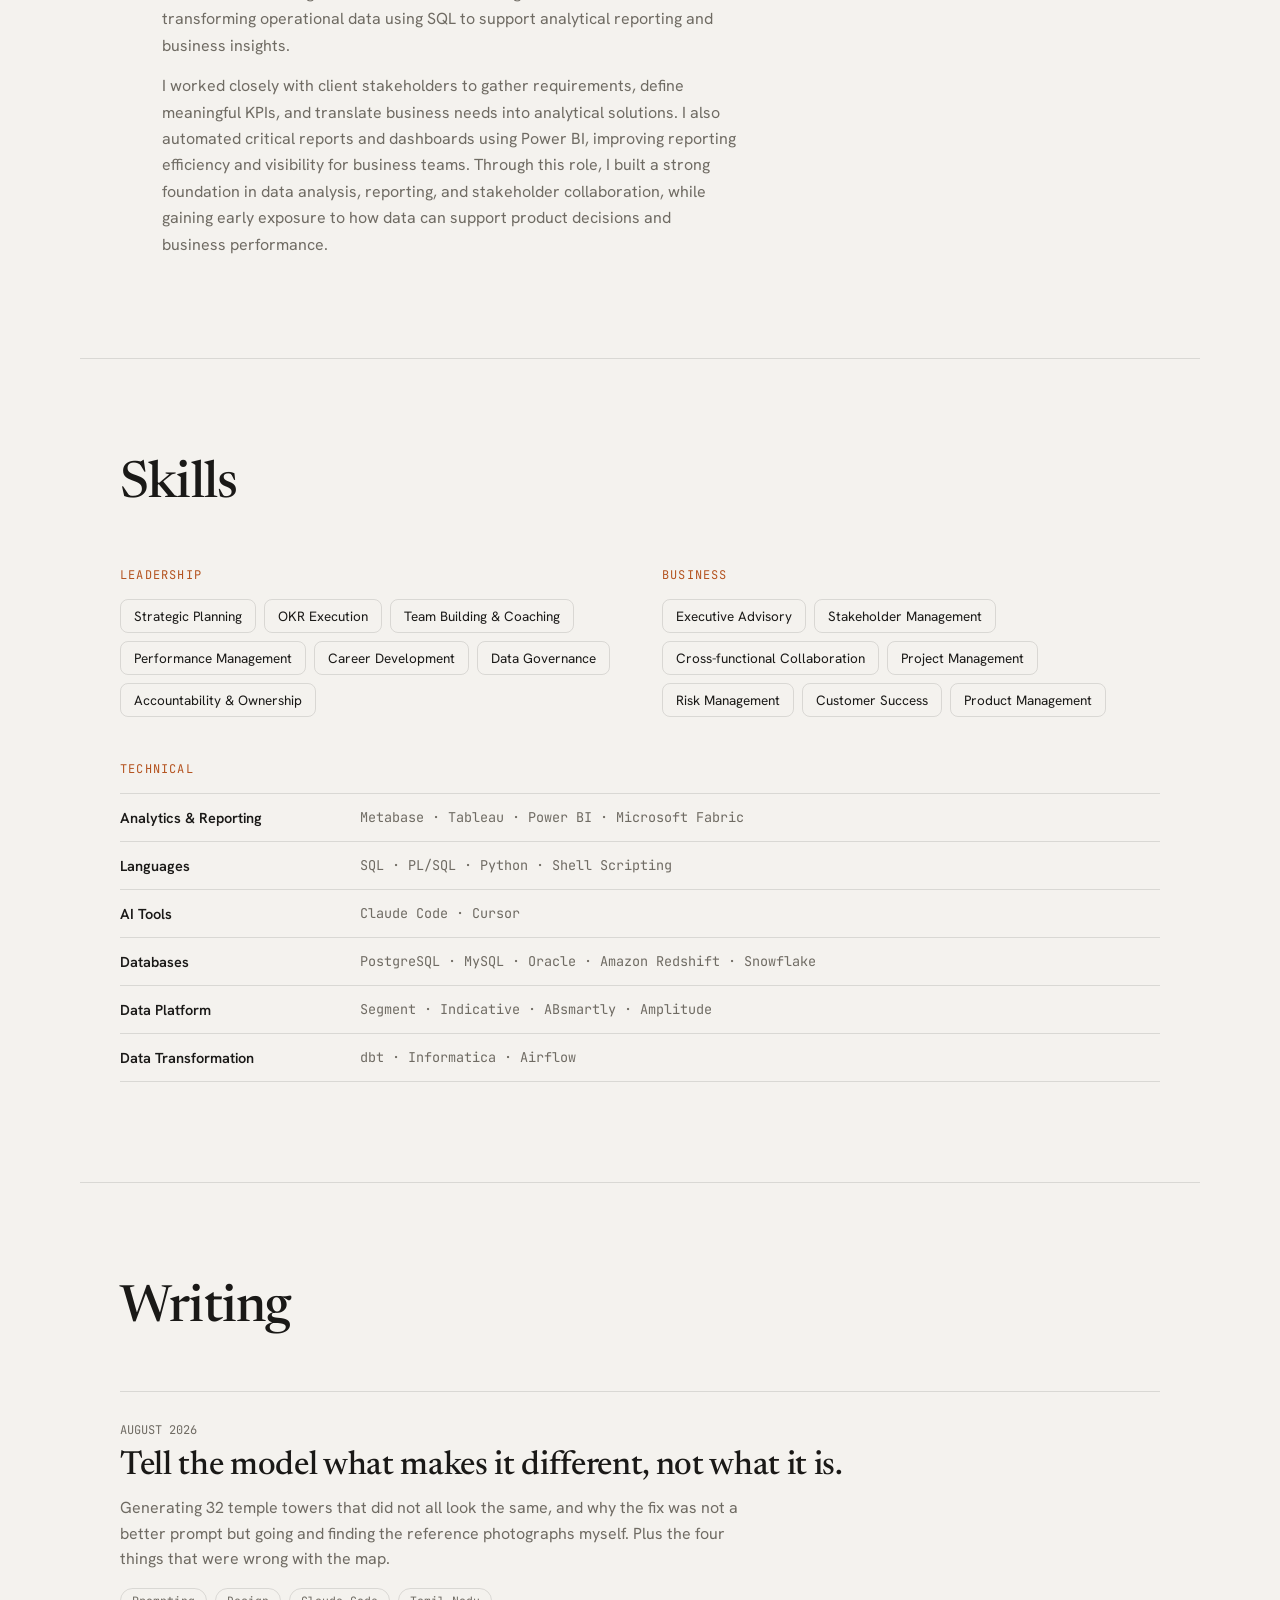
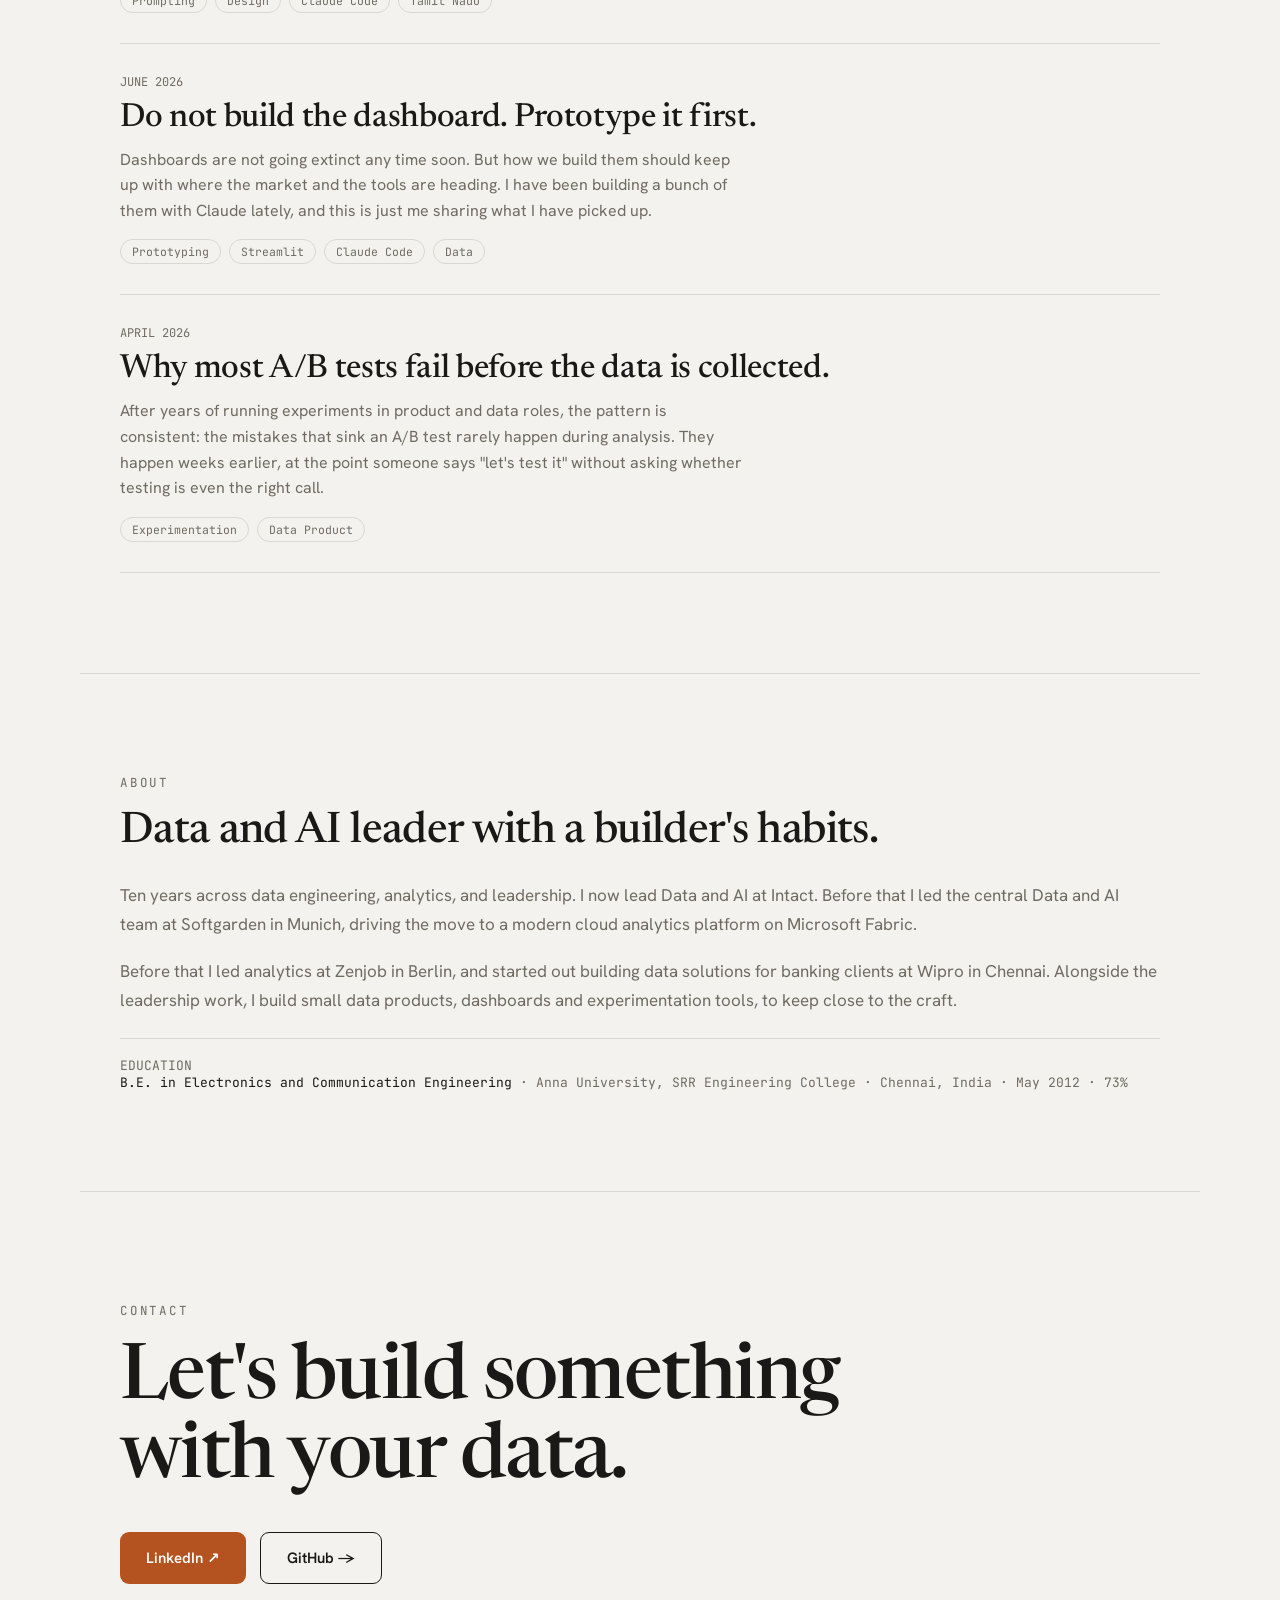
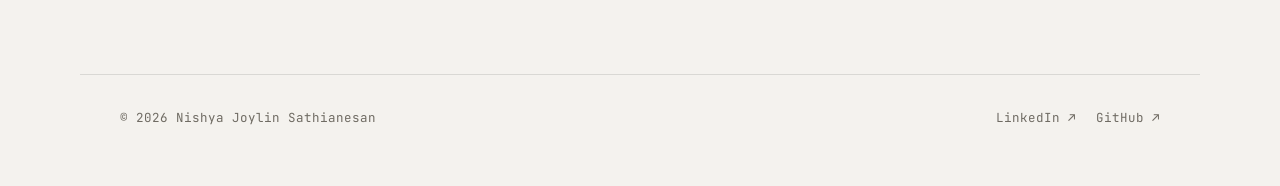
==== commit a1fa3f77: "Add Intact role; load Streamlit embeds on click instead of auto-loading" ====
--- a/index.html
+++ b/index.html
@@ -129,9 +129,9 @@
         <div class="embed-chrome">
           <span style="display:flex; gap:6px;"><span style="width:10px; height:10px; border-radius:50%; background:rgba(0,0,0,0.14);"></span><span style="width:10px; height:10px; border-radius:50%; background:rgba(0,0,0,0.14);"></span><span style="width:10px; height:10px; border-radius:50%; background:var(--accent);"></span></span>
           <span>germany-power-dashboard.streamlit.app</span>
-          <span style="margin-left:auto; display:inline-flex; align-items:center; gap:7px;"><span style="width:7px; height:7px; border-radius:50%; background:var(--accent); animation:pulse 2.4s ease-in-out infinite;"></span>live · embedded</span>
-        </div>
-        <div class="embed-stage"><div class="embed-sizer"><iframe class="embed-frame" data-src="https://germany-power-dashboard.streamlit.app/?embed=true" title="Germany Live Power Grid and Carbon Dashboard" loading="lazy"></iframe><noscript><iframe class="embed-frame" src="https://germany-power-dashboard.streamlit.app/?embed=true" title="Germany Live Power Grid and Carbon Dashboard"></iframe></noscript></div></div>
+          <span style="margin-left:auto; display:inline-flex; align-items:center; gap:7px;"><span style="width:7px; height:7px; border-radius:50%; background:var(--accent); animation:pulse 2.4s ease-in-out infinite;"></span>live · loads on request</span>
+        </div>
+        <div class="embed-stage"><div class="embed-sizer"><div class="embed-cover"><p>This dashboard runs on Streamlit Community Cloud, which puts idle apps to sleep. Loading it here wakes it, which can take about half a minute.</p><button type="button" class="btn btn-outline">Load the live app</button></div><iframe class="embed-frame" data-src="https://germany-power-dashboard.streamlit.app/?embed=true" title="Germany Live Power Grid and Carbon Dashboard" loading="lazy"></iframe><noscript><iframe class="embed-frame" src="https://germany-power-dashboard.streamlit.app/?embed=true" title="Germany Live Power Grid and Carbon Dashboard"></iframe></noscript></div></div>
       </div>
       <div style="display:flex; gap:22px; font-family:'JetBrains Mono',monospace; font-size:13px;">
         <a href="https://germany-power-dashboard.streamlit.app" target="_blank" rel="noopener">↗ Live app</a>
@@ -177,9 +177,9 @@
         <div class="embed-chrome">
           <span style="display:flex; gap:6px;"><span style="width:10px; height:10px; border-radius:50%; background:rgba(0,0,0,0.14);"></span><span style="width:10px; height:10px; border-radius:50%; background:rgba(0,0,0,0.14);"></span><span style="width:10px; height:10px; border-radius:50%; background:var(--accent);"></span></span>
           <span>ab-test-framework.streamlit.app</span>
-          <span style="margin-left:auto; display:inline-flex; align-items:center; gap:7px;"><span style="width:7px; height:7px; border-radius:50%; background:var(--accent); animation:pulse 2.4s ease-in-out infinite;"></span>live · embedded</span>
-        </div>
-        <div class="embed-stage"><div class="embed-sizer"><iframe class="embed-frame" data-src="https://ab-test-framework.streamlit.app/?embed=true" title="A/B Testing Framework" loading="lazy"></iframe><noscript><iframe class="embed-frame" src="https://ab-test-framework.streamlit.app/?embed=true" title="A/B Testing Framework"></iframe></noscript></div></div>
+          <span style="margin-left:auto; display:inline-flex; align-items:center; gap:7px;"><span style="width:7px; height:7px; border-radius:50%; background:var(--accent); animation:pulse 2.4s ease-in-out infinite;"></span>live · loads on request</span>
+        </div>
+        <div class="embed-stage"><div class="embed-sizer"><div class="embed-cover"><p>This app runs on Streamlit Community Cloud, which puts idle apps to sleep. Loading it here wakes it, which can take about half a minute.</p><button type="button" class="btn btn-outline">Load the live app</button></div><iframe class="embed-frame" data-src="https://ab-test-framework.streamlit.app/?embed=true" title="A/B Testing Framework" loading="lazy"></iframe><noscript><iframe class="embed-frame" src="https://ab-test-framework.streamlit.app/?embed=true" title="A/B Testing Framework"></iframe></noscript></div></div>
       </div>
       <div style="display:flex; gap:22px; font-family:'JetBrains Mono',monospace; font-size:13px;">
         <a href="https://ab-test-framework.streamlit.app" target="_blank" rel="noopener">↗ Live app</a>
@@ -222,6 +222,13 @@
     </div>
 
     <div data-reveal>
+      <div style="position:relative; padding-left:36px; padding-bottom:52px; border-left:1px solid var(--line); margin-left:5px;">
+        <div style="position:absolute; left:-6px; top:5px; width:11px; height:11px; border-radius:50%; background:var(--accent); box-shadow:0 0 0 4px var(--bg);"></div>
+        <div style="font-family:'JetBrains Mono',monospace; font-size:12px; letter-spacing:0.06em; color:var(--muted); margin-bottom:10px;">MUNICH, GERMANY · OCT 2026 – PRESENT</div>
+        <h3 style="font-family:'Newsreader',serif; font-weight:500; font-size:clamp(22px,2.4vw,30px); margin:0 0 4px;">Head of Data and AI</h3>
+        <div style="font-size:15px; font-weight:600; margin-bottom:12px;"><a href="https://intact-systems.com/" target="_blank" rel="noopener" style="color:inherit;">Intact GmbH</a></div>
+        <p style="font-size:16px; line-height:1.65; color:var(--muted); max-width:64ch; margin:0;">I lead Data and AI at Intact, the company behind an end-to-end platform for audit, certification, and accreditation management. I own the data and AI strategy across the organisation: where data should live, which decisions it should drive, and where AI earns a place in the product and in how the company runs.</p>
+      </div>
       <div style="position:relative; padding-left:36px; padding-bottom:52px; border-left:1px solid var(--line); margin-left:5px;">
         <div style="position:absolute; left:-6px; top:5px; width:11px; height:11px; border-radius:50%; background:var(--ink); box-shadow:0 0 0 4px var(--bg);"></div>
         <div style="font-family:'JetBrains Mono',monospace; font-size:12px; letter-spacing:0.06em; color:var(--muted); margin-bottom:10px;">MUNICH, GERMANY · JUN 2024 – JUN 2026</div>
@@ -337,7 +344,7 @@
       <div>
         <div style="font-family:'JetBrains Mono',monospace; font-size:12.5px; letter-spacing:0.14em; text-transform:uppercase; color:var(--muted); margin-bottom:16px;">About</div>
         <h2 id="about-h" style="font-family:'Newsreader',serif; font-weight:500; font-size:clamp(28px,3.4vw,44px); letter-spacing:-0.015em; margin:0 0 24px; line-height:1.15;">Data and AI leader with a builder's habits.</h2>
-        <p style="font-size:17px; line-height:1.7; color:var(--muted); margin:0 0 18px;">Ten years across data engineering, analytics, and leadership. Most recently I led the central Data and AI team at Softgarden in Munich, driving the move to a modern cloud analytics platform on Microsoft Fabric.</p>
+        <p style="font-size:17px; line-height:1.7; color:var(--muted); margin:0 0 18px;">Ten years across data engineering, analytics, and leadership. I now lead Data and AI at Intact. Before that I led the central Data and AI team at Softgarden in Munich, driving the move to a modern cloud analytics platform on Microsoft Fabric.</p>
         <p style="font-size:17px; line-height:1.7; color:var(--muted); margin:0 0 18px;">Before that I led analytics at Zenjob in Berlin, and started out building data solutions for banking clients at Wipro in Chennai. Alongside the leadership work, I build small data products, dashboards and experimentation tools, to keep close to the craft.</p>
         <div style="font-family:'JetBrains Mono',monospace; font-size:13px; color:var(--muted); border-top:1px solid var(--line); padding-top:18px; margin-top:24px;">EDUCATION<br><span style="color:var(--ink);">B.E. in Electronics and Communication Engineering</span> · Anna University, SRR Engineering College · Chennai, India · May 2012 · 73%</div>
       </div>
@@ -526,27 +533,44 @@
     });
   }
 
-  // loading="lazy" does not actually hold these back — both Streamlit apps were
-  // fetching on page open and booting in their own renderer processes while the
-  // hero was still waving, which stuttered it. Hand over the src only once the
-  // reader is heading for the work section.
+  function loadFrame(f) {
+    if (f.getAttribute('data-src')) {
+      f.src = f.getAttribute('data-src');
+      f.removeAttribute('data-src');
+    }
+  }
+
+  // The two Streamlit apps live on Community Cloud, which puts them to sleep
+  // after a period without visitors, and auto-loading them greeted readers with
+  // Streamlit's "Zzzz" page. Their frames sit behind an .embed-cover and only
+  // fetch when the reader clicks, which also wakes the app. Wired at startup,
+  // not after the hero settles, so an early click is never swallowed.
+  function armCovers() {
+    root.querySelectorAll('.embed-cover').forEach(function (cover) {
+      var frame = cover.parentNode.querySelector('.embed-frame[data-src]');
+      var btn = cover.querySelector('button');
+      if (!frame || !btn) return;
+      btn.addEventListener('click', function () { loadFrame(frame); cover.remove(); });
+    });
+  }
+
+  // loading="lazy" does not actually hold these back — the embeds were fetching
+  // on page open and booting in their own renderer processes while the hero was
+  // still waving, which stuttered it. Hand over the src only once the reader is
+  // heading for the work section. Covered frames are skipped: they load on click.
   function deferEmbeds() {
-    var frames = root.querySelectorAll('.embed-frame[data-src]');
+    var frames = Array.prototype.filter.call(root.querySelectorAll('.embed-frame[data-src]'), function (f) {
+      return !f.parentNode.querySelector('.embed-cover');
+    });
     if (!frames.length) return;
-    var load = function (f) {
-      if (f.getAttribute('data-src')) {
-        f.src = f.getAttribute('data-src');
-        f.removeAttribute('data-src');
-      }
-    };
     if (!('IntersectionObserver' in window)) {
-      frames.forEach(load);
+      frames.forEach(loadFrame);
       return;
     }
     var watch = function () {
       var io = new IntersectionObserver(function (entries) {
         entries.forEach(function (e) {
-          if (e.isIntersecting) { load(e.target); io.unobserve(e.target); }
+          if (e.isIntersecting) { loadFrame(e.target); io.unobserve(e.target); }
         });
       }, { rootMargin: '700px 0px' });
       frames.forEach(function (f) { io.observe(f); });
@@ -579,6 +603,7 @@
     setupProgress();
     runCounts();
     setupParallax();
+    armCovers();
     fitEmbeds();
     if (window.ResizeObserver) {
       var ro = new ResizeObserver(fitEmbeds);
--- a/site.css
+++ b/site.css
@@ -164,6 +164,17 @@
   transform-origin: 0 0;
   border: 0; display: block; background: var(--card);
 }
+/* Sits over the empty iframe until the reader asks for the app. Hidden without
+   JS, where the <noscript> iframe loads straight away and nothing needs covering. */
+.embed-cover {
+  display: none;
+  position: absolute; inset: 0; z-index: 1;
+  flex-direction: column; align-items: center; justify-content: center; gap: 18px;
+  padding: 24px; text-align: center; background: var(--card);
+}
+html.js .embed-cover { display: flex; }
+.embed-cover p { max-width: 44ch; margin: 0; font-size: 15px; line-height: 1.6; color: var(--muted); }
+.embed-cover .btn { cursor: pointer; background: transparent; font: inherit; font-weight: 600; font-size: 15px; }
 
 /* Scroll reveal. Gated on html.js so the page is fully readable without JS
    instead of a blank scroll of opacity:0 sections. */
